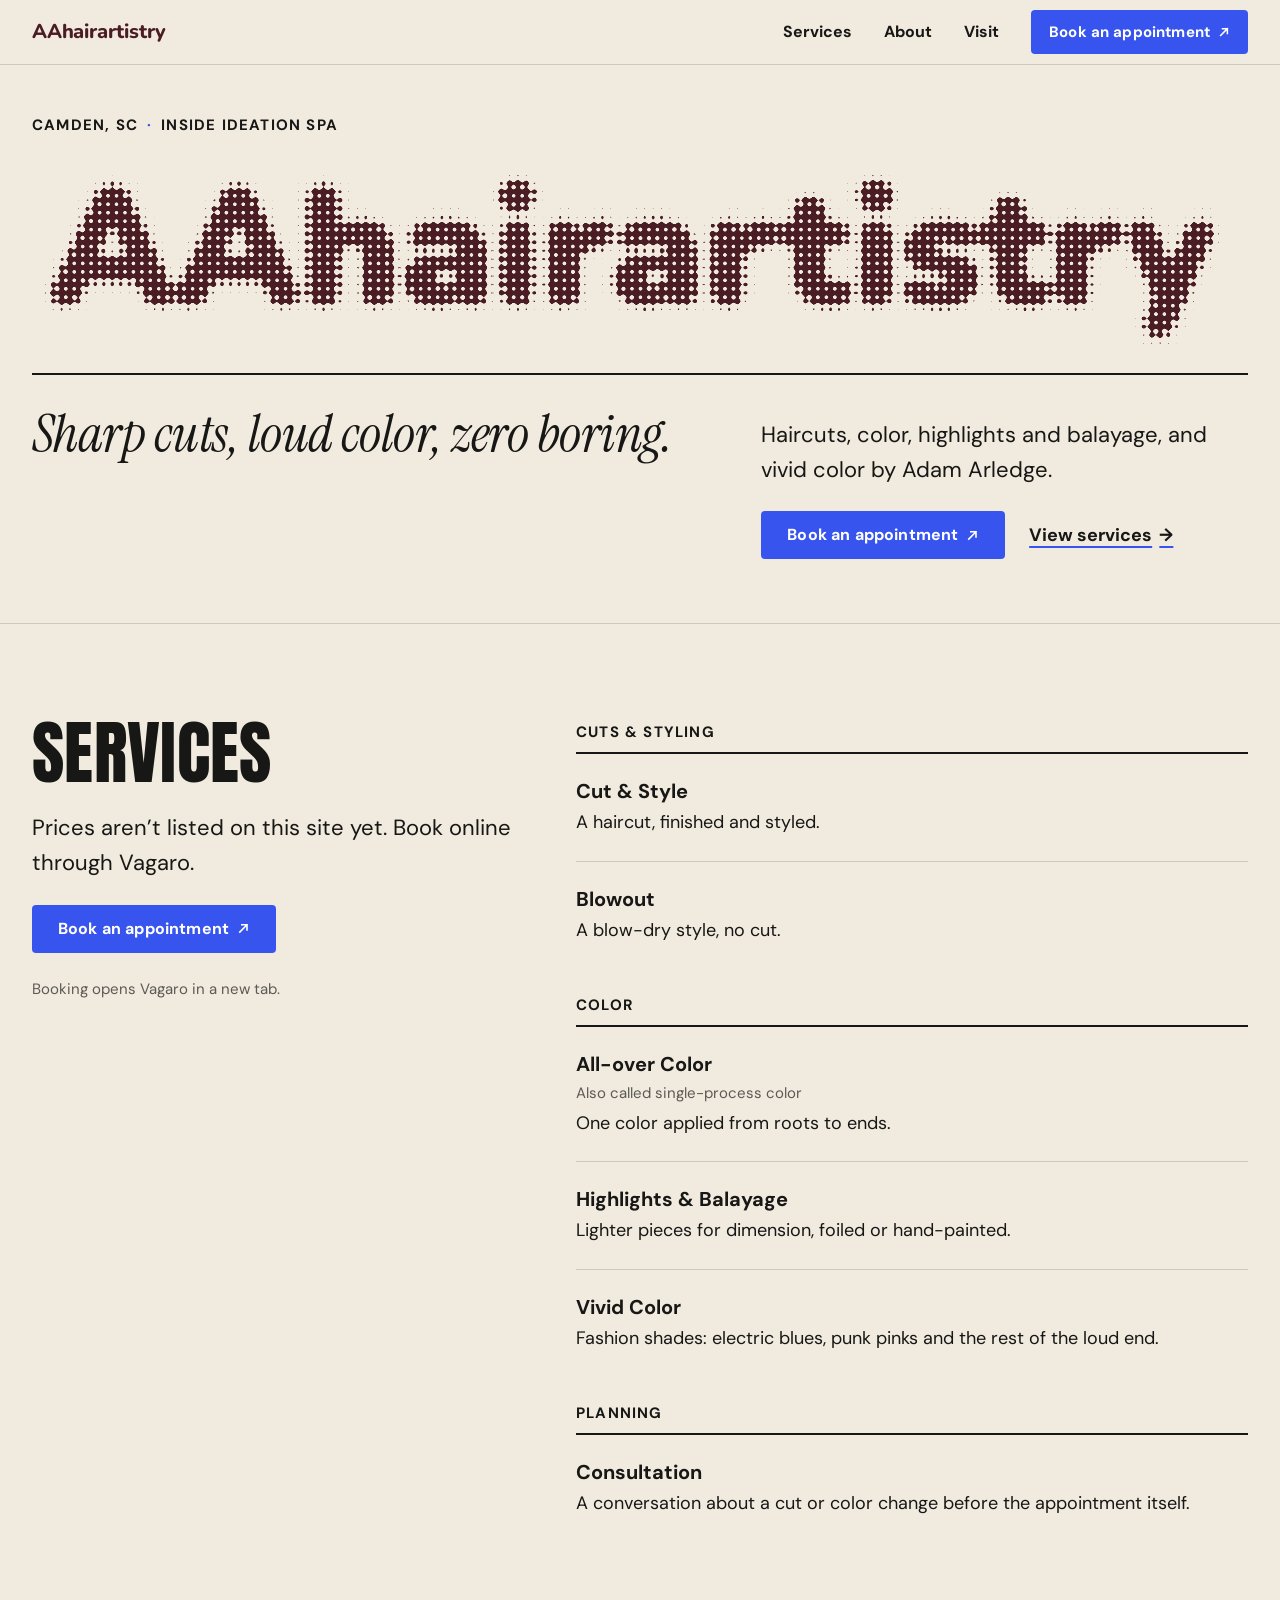
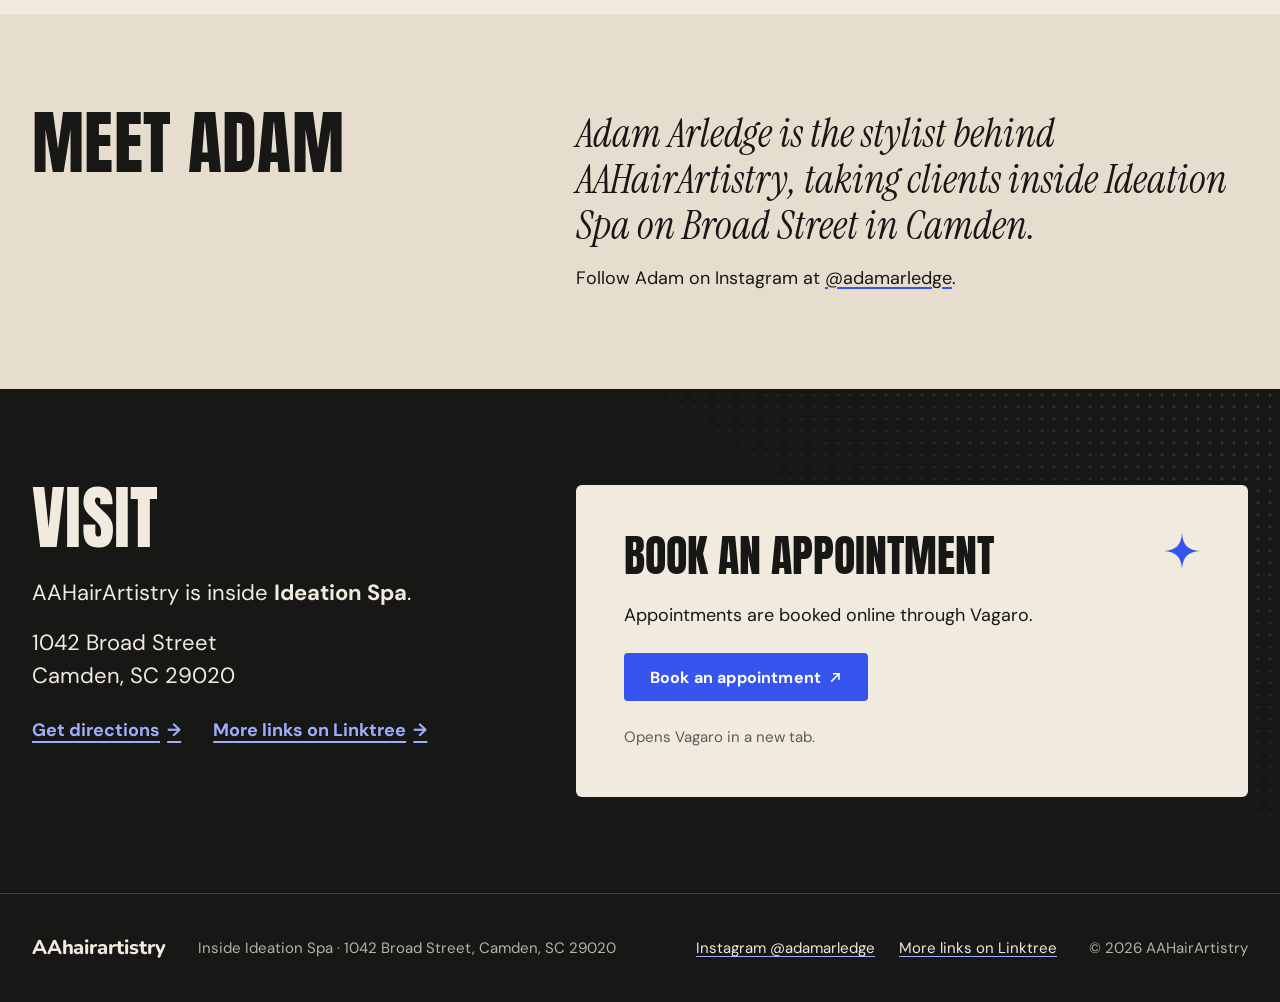
==== index.html @ 6bd83813 "Stop the header jumping on phones when the menu script runs The "js" class that switches the header " ====
<!doctype html>
<!-- GENERATED FILE: edit templates/index.html or content/site.mjs, then run `node scripts/build.mjs`. -->
<html lang="en">
<head>
  <meta charset="utf-8">
  <meta name="viewport" content="width=device-width, initial-scale=1">

  <title>AAHairArtistry | Hair by Adam Arledge in Camden, SC</title>
  <meta name="description" content="Sharp cuts, loud color, zero boring. Haircuts, color, highlights and balayage, and vivid color by Adam Arledge, inside Ideation Spa in Camden, SC.">
  <meta name="theme-color" content="#F1EADF">
  <link rel="canonical" href="https://adamarledge.github.io/">

  <!-- Social previews -->
  <meta property="og:type" content="website">
  <meta property="og:site_name" content="AAHairArtistry">
  <meta property="og:title" content="AAHairArtistry | Hair by Adam Arledge in Camden, SC">
  <meta property="og:description" content="Sharp cuts, loud color, zero boring. Inside Ideation Spa, Camden, SC.">
  <meta property="og:url" content="https://adamarledge.github.io/">
  <meta property="og:image" content="https://adamarledge.github.io/images/og-image.jpg">
  <meta property="og:image:width" content="1200">
  <meta property="og:image:height" content="630">
  <meta property="og:image:alt" content="AAHairArtistry wordmark with the tagline Sharp cuts, loud color, zero boring.">
  <meta name="twitter:card" content="summary_large_image">

  <link rel="icon" href="assets/svg/favicon.svg" type="image/svg+xml">

  <!-- Fonts: Anton (display), DM Sans (body and interface), Instrument Serif Italic (accent).
       Nunito draws the wordmark where SF Pro Rounded isn't available; it's
       requested for just the wordmark's letters, so the file is tiny. -->
  <link rel="preconnect" href="https://fonts.googleapis.com">
  <link rel="preconnect" href="https://fonts.gstatic.com" crossorigin>
  <link href="https://fonts.googleapis.com/css2?family=Anton&family=DM+Sans:opsz,wght@9..40,400;9..40,500;9..40,700&family=Instrument+Serif:ital@1&display=swap" rel="stylesheet">
  <link href="https://fonts.googleapis.com/css2?family=Nunito:wght@800;900&text=AAhairartistry&display=swap" rel="stylesheet">

  <link rel="stylesheet" href="css/styles.css">
  <!-- Set before the first paint, so nothing moves when the scripts run:
       "js" lays out the header with the Menu button (js/main.js makes it work),
       "halftone" reserves the hero wordmark's box and hides its plain-type
       fallback until js/wordmark.js draws it (the type returns after 3s if it
       never does). If main.js hasn't run by the time the page has loaded, the
       header goes back to its plain list of links. -->
  <script>
    (function (root) {
      root.classList.add("js", "halftone");
      window.addEventListener("load", function () {
        if (!root.hasAttribute("data-menu")) root.classList.remove("js");
      });
    })(document.documentElement);
  </script>

  <!-- Business details for search engines, generated from content/site.mjs -->
  <script type="application/ld+json">
  {
    "@context": "https://schema.org",
    "@type": "HairSalon",
    "name": "AAHairArtistry",
    "description": "Sharp cuts, loud color, zero boring. Haircuts, color, highlights and balayage, and vivid color by Adam Arledge.",
    "url": "https://adamarledge.github.io/",
    "image": "https://adamarledge.github.io/images/og-image.jpg",
    "address": {
      "@type": "PostalAddress",
      "streetAddress": "1042 Broad Street",
      "addressLocality": "Camden",
      "addressRegion": "SC",
      "postalCode": "29020",
      "addressCountry": "US"
    },
    "containedInPlace": {
      "@type": "Place",
      "name": "Ideation Spa"
    },
    "potentialAction": {
      "@type": "ReserveAction",
      "target": "https://www.vagaro.com/ideationpros/book-now"
    },
    "sameAs": [
      "https://www.instagram.com/adamarledge/",
      "https://linktr.ee/AAHairArtistry"
    ]
  }
  </script>
</head>
<body>
  <a class="skip-link" href="#main">Skip to content</a>

  <!-- Four-point sparkle, the one recurring motif. Color comes from CSS (currentColor). -->
  <svg width="0" height="0" class="sprite" aria-hidden="true" focusable="false">
    <symbol id="sparkle" viewBox="0 0 100 100">
      <path d="M50 0C52.6 34 66 47.4 100 50 66 52.6 52.6 66 50 100 47.4 66 34 52.6 0 50 34 47.4 47.4 34 50 0Z" fill="currentColor"/>
    </symbol>
    <!-- "Opens in a new tab" arrow used on booking buttons -->
    <symbol id="icon-new-tab" viewBox="0 0 16 16">
      <path d="M6 3.5h6.5V10M12.5 3.5 3.5 12.5" fill="none" stroke="currentColor" stroke-width="2" stroke-linecap="square"/>
    </symbol>
  </svg>

  <!-- ================= HEADER ================= -->
  <header class="site-header">
    <div class="container site-header__bar">
      <a class="wordmark" href="#top" aria-label="AAHairArtistry, back to top">AAhairartistry</a>

      <nav class="nav" aria-label="Main">
        <button class="nav__toggle" type="button" aria-expanded="false" aria-controls="nav-menu">
          <span class="nav__toggle-icon" aria-hidden="true"></span>
          <span class="nav__toggle-label">Menu</span>
        </button>
        <ul class="nav__menu" id="nav-menu">
          <li><a href="#services">Services</a></li>
          <li><a href="#about">About</a></li>
          <li><a href="#visit">Visit</a></li>
        </ul>
      </nav>

      <a class="btn btn--primary btn--sm site-header__book" href="https://www.vagaro.com/ideationpros/book-now" target="_blank" rel="noopener"><span>Book<span class="site-header__book-more"> an appointment</span></span><span class="visually-hidden"> (opens Vagaro in a new tab)</span><svg class="icon-new-tab" viewBox="0 0 16 16" aria-hidden="true"><use href="#icon-new-tab"/></svg></a>
    </div>
  </header>

  <main id="main">

    <!-- ================= HERO =================
         Typography-led until a real photo is available. To add one, put a
         <figure class="hero__photo"><img ...></figure> after .hero__body and add
         the class "hero--photo" to the section. -->
    <section class="hero" id="top" aria-labelledby="hero-title">
      <div class="container hero__inner">
        <p class="hero__place"><span>Camden, SC</span><span class="hero__dot" aria-hidden="true">&middot;</span><span>Inside Ideation Spa</span></p>

        <!-- js/wordmark.js draws the name as halftone dots in .hero__art, on one
             line or as the two lines in data-halftone; without JavaScript it shows as type -->
        <h1 class="hero__title" id="hero-title" data-halftone="AAhair|artistry">
          <span class="visually-hidden">AAHairArtistry</span>
          <span class="hero__name" aria-hidden="true">AAhair<wbr>artistry</span>
          <span class="hero__art" aria-hidden="true"></span>
        </h1>

        <div class="hero__body">
          <p class="hero__tagline"><span>Sharp cuts,</span> <span>loud color,</span> <span>zero boring.</span></p>
          <div class="hero__detail">
            <p class="hero__summary">Haircuts, color, highlights and balayage, and vivid color by Adam Arledge.</p>
            <div class="actions">
              <a class="btn btn--primary" href="https://www.vagaro.com/ideationpros/book-now" target="_blank" rel="noopener">Book an appointment<span class="visually-hidden"> (opens Vagaro in a new tab)</span><svg class="icon-new-tab" viewBox="0 0 16 16" aria-hidden="true"><use href="#icon-new-tab"/></svg></a>
              <a class="link-arrow" href="#services">View services<span class="link-arrow__icon" aria-hidden="true">&rarr;</span></a>
            </div>
          </div>
        </div>
      </div>
    </section>

    <!-- ================= SERVICES ================= -->
    <section class="section services" id="services" aria-labelledby="services-title">
      <div class="container services__layout">
        <div class="services__intro">
          <h2 class="section-title" id="services-title">Services</h2>
          <p class="services__lede">Prices aren’t listed on this site yet. Book online through Vagaro.</p>
          <div class="actions">
            <a class="btn btn--primary" href="https://www.vagaro.com/ideationpros/book-now" target="_blank" rel="noopener">Book an appointment<span class="visually-hidden"> (opens Vagaro in a new tab)</span><svg class="icon-new-tab" viewBox="0 0 16 16" aria-hidden="true"><use href="#icon-new-tab"/></svg></a>

          </div>
          <p class="fine-print">Booking opens Vagaro in a new tab.</p>
        </div>

        <div class="services__list">
          <div class="service-group" role="group" aria-labelledby="service-group-1">
            <h3 class="service-group__title" id="service-group-1">Cuts &amp; styling</h3>
            <ul class="service-list">
              <li class="service">
                <div class="service__text">
                  <h4 class="service__name">Cut &amp; Style</h4>
                  <p class="service__desc">A haircut, finished and styled.</p>
                </div>
              </li>
              <li class="service">
                <div class="service__text">
                  <h4 class="service__name">Blowout</h4>
                  <p class="service__desc">A blow-dry style, no cut.</p>
                </div>
              </li>
            </ul>
          </div>
          <div class="service-group" role="group" aria-labelledby="service-group-2">
            <h3 class="service-group__title" id="service-group-2">Color</h3>
            <ul class="service-list">
              <li class="service">
                <div class="service__text">
                  <h4 class="service__name">All-over Color</h4>
                  <p class="service__aka">Also called single-process color</p>
                  <p class="service__desc">One color applied from roots to ends.</p>
                </div>
              </li>
              <li class="service">
                <div class="service__text">
                  <h4 class="service__name">Highlights &amp; Balayage</h4>
                  <p class="service__desc">Lighter pieces for dimension, foiled or hand-painted.</p>
                </div>
              </li>
              <li class="service">
                <div class="service__text">
                  <h4 class="service__name">Vivid Color</h4>
                  <p class="service__desc">Fashion shades: electric blues, punk pinks and the rest of the loud end.</p>
                </div>
              </li>
            </ul>
          </div>
          <div class="service-group" role="group" aria-labelledby="service-group-3">
            <h3 class="service-group__title" id="service-group-3">Planning</h3>
            <ul class="service-list">
              <li class="service">
                <div class="service__text">
                  <h4 class="service__name">Consultation</h4>
                  <p class="service__desc">A conversation about a cut or color change before the appointment itself.</p>
                </div>
              </li>
            </ul>
          </div>
        </div>
      </div>
    </section>

    <!-- ================= MEET ADAM ================= -->
    <section class="section section--stone about" id="about" aria-labelledby="about-title">
      <div class="container about__layout">
        <h2 class="section-title" id="about-title">Meet Adam</h2>
        <div class="about__body">
          <p class="about__lede">Adam Arledge is the stylist behind AAHairArtistry, taking clients inside Ideation Spa on Broad Street in Camden.</p>

          <p>Follow Adam on Instagram at <a href="https://www.instagram.com/adamarledge/" target="_blank" rel="noopener">@adamarledge<span class="visually-hidden"> (opens in a new tab)</span></a>.</p>
        </div>

      </div>
    </section>

    <!-- ================= VISIT + BOOK ================= -->
    <section class="section section--ink visit" id="visit" aria-labelledby="visit-title">
      <div class="container visit__layout">
        <div class="visit__info">
          <h2 class="section-title" id="visit-title">Visit</h2>
          <p class="visit__studio">AAHairArtistry is inside <strong>Ideation Spa</strong>.</p>
          <address class="visit__address">
            1042 Broad Street<br>
            Camden, SC 29020
          </address>
          <ul class="visit__links">
            <li><a class="link-arrow link-arrow--light" href="https://www.google.com/maps/search/?api=1&amp;query=1042+Broad+Street+Camden+SC+29020" target="_blank" rel="noopener">Get directions<span class="visually-hidden"> (opens Google Maps in a new tab)</span><span class="link-arrow__icon" aria-hidden="true">&rarr;</span></a></li>
            <li><a class="link-arrow link-arrow--light" href="https://linktr.ee/AAHairArtistry" target="_blank" rel="noopener">More links on Linktree<span class="link-arrow__icon" aria-hidden="true">&rarr;</span><span class="visually-hidden"> (opens in a new tab)</span></a></li>
          </ul>

        </div>

        <div class="book-panel" id="book">
          <svg class="book-panel__spark" viewBox="0 0 100 100" aria-hidden="true"><use href="#sparkle"/></svg>
          <h3 class="book-panel__title">Book an appointment</h3>
          <p>Appointments are booked online through Vagaro.</p>
          <div class="actions">
            <a class="btn btn--primary" href="https://www.vagaro.com/ideationpros/book-now" target="_blank" rel="noopener">Book an appointment<span class="visually-hidden"> (opens Vagaro in a new tab)</span><svg class="icon-new-tab" viewBox="0 0 16 16" aria-hidden="true"><use href="#icon-new-tab"/></svg></a>

          </div>
          <p class="fine-print">Opens Vagaro in a new tab.</p>
        </div>
      </div>
    </section>
  </main>

  <!-- ================= FOOTER ================= -->
  <footer class="site-footer">
    <div class="container site-footer__inner">
      <p class="wordmark wordmark--footer">AAhairartistry</p>
      <p class="site-footer__place">Inside Ideation Spa &middot; 1042 Broad Street, Camden, SC 29020</p>
      <ul class="site-footer__links">
        <li><a href="https://www.instagram.com/adamarledge/" target="_blank" rel="noopener">Instagram @adamarledge<span class="visually-hidden"> (opens in a new tab)</span></a></li>
        <li><a href="https://linktr.ee/AAHairArtistry" target="_blank" rel="noopener">More links on Linktree<span class="visually-hidden"> (opens in a new tab)</span></a></li>
      </ul>
      <p class="site-footer__copy">&copy; <span data-year>2026</span> AAHairArtistry</p>
    </div>
  </footer>

  <script src="js/main.js" defer></script>
  <script src="js/wordmark.js" defer></script>
</body>
</html>
---- css/styles.css ----
/* ==========================================================================
   AAHairArtistry — editorial punk
   Warm cream paper, near-black ink, a burgundy halftone wordmark, one cobalt accent.
   Mobile-first. Breakpoints: 40em (640px), 56.25em (900px).
   ========================================================================== */

/* ---------- Design tokens ---------- */
:root {
  /* Color. Contrast ratios are against the surface each is used on. */
  --cream: #F1EADF;          /* main reading surface */
  --stone: #E6DDCE;          /* supporting neutral for grouping */
  --burgundy: #4A1C24;       /* the wordmark (11.9:1 on cream) */
  --ink: #171715;            /* text and the dark section (15.0:1 on cream) */
  --ink-muted: #5C5A54;      /* secondary text (5.8:1 on cream, 5.1:1 on stone) */
  --cobalt: #3755EE;         /* actions and emphasis: white text on it 5.7:1, as text on cream 4.75:1, edge against ink 3.2:1 */
  --cobalt-deep: #2A44C8;    /* hover for cobalt fills */
  --white: #FFFFFF;

  /* On the ink surface */
  --on-ink: #F1EADF;         /* 15.0:1 on ink */
  --on-ink-muted: #B5B1A7;   /* 8.4:1 on ink */
  --on-ink-link: #9DADFF;    /* 8.4:1 on ink (cobalt itself is only 3.2:1 there) */

  --rule: rgba(23, 23, 21, 0.16);       /* hairlines between rows (decorative) */
  --rule-strong: var(--ink);            /* editorial rules under headings */
  --rule-on-ink: rgba(242, 239, 232, 0.2);

  /* Interaction */
  --focus: var(--cobalt);
  --focus-on-ink: var(--on-ink-link);
  --ease: 160ms ease;

  /* Type */
  --font-display: "Anton", "Impact", "Arial Narrow Bold", sans-serif;
  --font-body: "DM Sans", system-ui, -apple-system, "Segoe UI", sans-serif;
  --font-accent: "Instrument Serif", Georgia, "Times New Roman", serif;
  /* The wordmark: SF Pro Rounded on Apple devices (ui-rounded), Nunito elsewhere */
  --font-rounded: ui-rounded, "SF Pro Rounded", "Nunito", system-ui, sans-serif;

  --text-sm: 0.9375rem;                                  /* 15px */
  --text-base: clamp(1.0625rem, 1rem + 0.2vw, 1.125rem); /* 17 → 18px */
  --text-lg: clamp(1.1875rem, 1.1rem + 0.35vw, 1.375rem);
  --text-h3: 1.25rem;
  --text-h2: clamp(2.5rem, 1.8rem + 3.2vw, 4.5rem);
  --leading: 1.6;
  --measure: 62ch;

  /* Spacing scale: 8, 16, 24, 32, 48, 64, 96 */
  --s1: 0.5rem;
  --s2: 1rem;
  --s3: 1.5rem;
  --s4: 2rem;
  --s5: 3rem;
  --s6: 4rem;
  --s7: 6rem;

  --gutter: var(--s2);
  --section-y: var(--s6);

  /* Shape */
  --radius: 6px;           /* images and panels */
  --radius-btn: 4px;       /* every button */
  --border: 2px;

  --header-h: 4rem;
}

@media (min-width: 40em) {
  :root { --gutter: var(--s4); }
}
@media (min-width: 56.25em) {
  :root { --section-y: var(--s7); }
}

/* ---------- Base ---------- */
*, *::before, *::after { box-sizing: border-box; }

html {
  -webkit-text-size-adjust: 100%;
  text-size-adjust: 100%;
  scroll-behavior: smooth;
  /* Anchored headings land below the sticky header */
  scroll-padding-top: calc(var(--header-h) + var(--s3));
}

body {
  margin: 0;
  background: var(--cream);
  color: var(--ink);
  font-family: var(--font-body);
  font-size: var(--text-base);
  line-height: var(--leading);
  overflow-wrap: break-word;
}

img { display: block; max-width: 100%; height: auto; }
h1, h2, h3, h4, p, ul, ol, dl, dd, figure, blockquote { margin: 0; }
:where(ul[class], ol[class]) { list-style: none; padding: 0; }
address { font-style: normal; }
[hidden] { display: none !important; }

a { color: var(--cobalt); text-decoration-thickness: 1px; text-underline-offset: 0.18em; }
a:hover { text-decoration-thickness: 2px; }

:focus-visible { outline: 3px solid var(--focus); outline-offset: 3px; }

.sprite { position: absolute; width: 0; height: 0; overflow: hidden; }

.visually-hidden {
  position: absolute !important;
  width: 1px; height: 1px;
  margin: -1px; padding: 0;
  overflow: hidden;
  clip: rect(0 0 0 0);
  white-space: nowrap;
  border: 0;
}

.skip-link {
  position: absolute;
  top: var(--s1);
  left: var(--s1);
  z-index: 100;
  padding: var(--s1) var(--s2);
  background: var(--ink);
  color: var(--cream);
  font-weight: 700;
  border-radius: var(--radius-btn);
  transform: translateY(-200%);
}
.skip-link:focus { transform: none; }

.container {
  width: 100%;
  max-width: 80rem;
  margin-inline: auto;
  padding-inline: var(--gutter);
}

/* ---------- Headings ---------- */
.section-title {
  font-family: var(--font-display);
  font-weight: 400;
  font-size: var(--text-h2);
  line-height: 0.95;
  letter-spacing: 0.005em;
  text-transform: uppercase;
}

/* ---------- Buttons and links ----------
   Primary: cobalt fill. Secondary: ink outline. Text link: .link-arrow. */
.btn {
  display: inline-flex;
  align-items: center;
  justify-content: center;
  gap: var(--s1);
  min-height: 3rem;                  /* 48px touch target */
  /* side padding is capped by the screen width so big text still fits narrow phones */
  padding: 0.75rem min(1.5rem, 6vw);
  border: var(--border) solid transparent;
  border-radius: var(--radius-btn);
  font: 700 1rem/1.2 var(--font-body);
  letter-spacing: 0.01em;
  text-align: center;
  text-decoration: none;
  cursor: pointer;
  max-width: 100%;
  transition: background-color var(--ease), color var(--ease), border-color var(--ease);
}
.btn--primary { background: var(--cobalt); color: var(--white); }
.btn--primary:hover { background: var(--cobalt-deep); }
.btn--primary:active { background: var(--ink); }

.btn--secondary { background: transparent; color: var(--ink); border-color: var(--ink); }
.btn--secondary:hover { background: var(--ink); color: var(--cream); }
.btn--secondary:active { background: var(--cobalt-deep); border-color: var(--cobalt-deep); color: var(--white); }

.btn--sm { min-height: 2.75rem; padding: 0.5rem 1rem; font-size: 0.9375rem; }
.icon-new-tab { width: 0.8em; height: 0.8em; flex: none; }

.btn[aria-disabled="true"], .btn:disabled {
  background: var(--stone); color: var(--ink-muted); border-color: transparent; cursor: not-allowed;
}

.link-arrow {
  display: inline-flex;
  align-items: center;
  gap: 0.4em;
  min-height: 2.75rem;
  font-weight: 700;
  color: var(--ink);
  text-decoration: underline;
  text-decoration-color: var(--cobalt);
  text-decoration-thickness: 2px;
  text-underline-offset: 0.3em;
}
.link-arrow:hover { color: var(--cobalt); text-decoration-thickness: 2px; }
.link-arrow__icon { display: inline-block; transition: transform var(--ease); }
.link-arrow:hover .link-arrow__icon { transform: translateX(3px); }
.link-arrow--light { color: var(--on-ink); text-decoration-color: var(--on-ink-link); }
.section--ink a.link-arrow--light { color: var(--on-ink); }
.link-arrow--light:hover, .section--ink a.link-arrow--light:hover { color: var(--on-ink-link); }

.fine-print { font-size: var(--text-sm); color: var(--ink-muted); }

.actions {
  display: flex;
  flex-wrap: wrap;
  align-items: center;
  gap: var(--s2) var(--s3);
}

/* ---------- Wordmark ----------
   Set in the rounded face. The hero draws it as halftone dots (js/wordmark.js);
   the header and footer keep it as plain type, since dots need size to read. */
.wordmark {
  font: 800 1.25rem/1 var(--font-rounded);
  letter-spacing: -0.01em;
  color: var(--burgundy);
  text-decoration: none;
  white-space: nowrap;
}

/* ---------- Header ---------- */
.site-header {
  position: sticky;
  top: 0;
  z-index: 50;
  background: var(--cream);
  border-bottom: 1px solid var(--rule);
}
/* Short screens (landscape phones) or large text settings: em here follows the
   browser's text size, so the header stops sticking when it would eat the screen */
@media (max-height: 30em) {
  .site-header { position: relative; }
  html { scroll-padding-top: var(--s2); }
}
.site-header__bar {
  display: flex;
  flex-wrap: wrap;            /* with very large text, Book and Menu drop to a second row instead of overflowing */
  align-items: center;
  gap: var(--s2);
  min-height: var(--header-h);
}
.site-header .wordmark { margin-right: auto; padding-block: var(--s1); }
/* Phones: wordmark · Book · Menu */
.site-header__book { order: 2; }
/* Phones show "Book"; the full "Book an appointment" returns once there is room */
.site-header__book-more { display: none; }
.nav { order: 3; }

.nav__toggle {
  display: inline-flex;
  align-items: center;
  gap: var(--s1);
  min-height: 2.75rem;
  padding: 0 0.5rem;
  margin-right: -0.5rem;
  background: none;
  border: 0;
  color: var(--ink);
  font: 700 0.9375rem/1 var(--font-body);
  cursor: pointer;
  border-radius: var(--radius-btn);
}
.nav__toggle-icon,
.nav__toggle-icon::before,
.nav__toggle-icon::after {
  display: block;
  width: 1.125rem;
  height: 2px;
  background: currentColor;
  transition: transform var(--ease), background-color var(--ease);
}
.nav__toggle-icon { position: relative; }
.nav__toggle-icon::before, .nav__toggle-icon::after { content: ""; position: absolute; left: 0; }
.nav__toggle-icon::before { top: -6px; }
.nav__toggle-icon::after { top: 6px; }
.nav__toggle[aria-expanded="true"] .nav__toggle-icon { background: transparent; }
.nav__toggle[aria-expanded="true"] .nav__toggle-icon::before { transform: translateY(6px) rotate(45deg); }
.nav__toggle[aria-expanded="true"] .nav__toggle-icon::after { transform: translateY(-6px) rotate(-45deg); }

/* Phones: a panel that drops below the header */
.nav__menu {
  display: none;
  position: absolute;
  top: 100%;
  left: 0;
  right: 0;
  padding: var(--s1) var(--gutter) var(--s3);
  background: var(--cream);
  border-bottom: 1px solid var(--rule);
  box-shadow: 0 16px 24px -20px rgba(23, 23, 21, 0.5);
}
.nav__menu.is-open { display: block; }

.nav__menu a {
  display: flex;
  align-items: center;
  min-height: 3rem;
  font-weight: 700;
  font-size: 1.125rem;
  color: var(--ink);
  text-decoration: none;
  border-bottom: 1px solid var(--rule);
}
.nav__menu li:last-child a { border-bottom: 0; }
.nav__menu a:hover { color: var(--cobalt); }

/* Narrowest phones: the toggle keeps its "Menu" name for screen readers but shows only the icon */
@media (max-width: 22.4em) {
  .nav__toggle-label { position: absolute; width: 1px; height: 1px; overflow: hidden; clip: rect(0 0 0 0); white-space: nowrap; }
  .nav__toggle { min-width: 2.75rem; justify-content: center; }
  .site-header__bar { gap: var(--s1); }
  .site-header__book .icon-new-tab { display: none; }
}

/* Without JavaScript the toggle can't work, so the links sit in a row under the bar */
html:not(.js) .nav__toggle { display: none; }
html:not(.js) .nav__menu { display: flex; position: static; flex-wrap: wrap; gap: 0 var(--s3); padding: 0; border: 0; box-shadow: none; background: none; }
html:not(.js) .nav__menu a { border: 0; }
html:not(.js) .site-header__bar { flex-wrap: wrap; }

@media (min-width: 56.25em) {
  .site-header__bar { gap: var(--s4); }
  .nav, .site-header__book { order: 0; }
  .site-header__book-more { display: inline; }
  .nav__toggle { display: none; }
  .nav__menu,
  .nav__menu.is-open {
    display: flex;
    gap: var(--s4);
    position: static;
    padding: 0;
    border: 0;
    box-shadow: none;
    background: none;
  }
  .nav__menu a {
    min-height: 2.75rem;
    font-size: 1rem;
    border: 0;
    text-decoration: underline;
    text-decoration-color: transparent;
    text-decoration-thickness: 2px;
    text-underline-offset: 0.4em;
    transition: text-decoration-color var(--ease);
  }
  .nav__menu a:hover { color: var(--ink); text-decoration-color: var(--cobalt); }
}

/* ---------- Hero ---------- */
.hero { padding-block: var(--s3) var(--s5); }
.hero__inner { display: grid; gap: var(--s2); }

.hero__place {
  font-size: var(--text-sm);
  font-weight: 700;
  letter-spacing: 0.08em;
  text-transform: uppercase;
}
.hero__place span { display: inline-block; }
.hero__dot { margin-inline: 0.6em; color: var(--cobalt); }

/* The masthead: the wordmark as halftone dots, drawn into canvases by
   js/wordmark.js, which take their dot color from this element's color.
   Without JavaScript, .hero__name shows as type. */
.hero { overflow: hidden; } /* the assembling dots start slightly outside the wordmark */
.hero__title {
  position: relative;
  color: var(--burgundy);
  padding-bottom: var(--s2);
  border-bottom: var(--border) solid var(--rule-strong);
}
.hero__name {
  display: block;
  font: 900 clamp(3.25rem, 0.5rem + 11vw, 8.5rem)/1 var(--font-rounded);
  letter-spacing: -0.01em;
}
/* html.halftone is set in the <head>. The wordmark's box is reserved at its
   final size from the first paint, so nothing moves when the dots arrive, and
   the plain type stays hidden meanwhile (shown after 3s if the script fails).
   --wordmark-layout tells the script whether to set one line or two. */
.hero__art { display: none; }
.halftone .hero__art {
  display: block;
  position: relative;
  width: 100%;
  max-width: 24rem;
  aspect-ratio: 343 / 185;
  --wordmark-layout: stack;
}
.halftone .hero__name {
  position: absolute;
  top: 0;
  left: 0;
  visibility: hidden;
  animation: wordmark-fallback 0s 3s forwards;
}
@keyframes wordmark-fallback { to { visibility: visible; } }
.hero__title.is-halftone .hero__name { display: none; }
.hero__dots { position: absolute; inset: 0; width: 100%; height: 100%; }
.hero__art.is-assembling .hero__dots { visibility: hidden; }
.hero__scatter { position: absolute; pointer-events: none; }

.hero__body { display: grid; gap: var(--s3); padding-top: var(--s1); }
.hero__tagline {
  font-family: var(--font-accent);
  font-style: italic;
  font-size: clamp(2rem, 1.4rem + 2.4vw, 3.5rem);
  line-height: 1;
  letter-spacing: -0.01em;
}
/* Break only at the commas */
.hero__tagline span { display: inline-block; }
.hero__detail { display: grid; gap: var(--s2); align-content: start; }
.hero__detail .actions { margin-top: var(--s1); }
.hero__summary { font-size: var(--text-lg); max-width: 32ch; }

@media (max-width: 26em) {
  .hero .actions .btn { width: 100%; }
}
@media (max-width: 22.4em) {
  .hero__place { font-size: 0.8125rem; letter-spacing: 0.05em; }
}

@media (min-width: 40em) {
  .halftone .hero__art { max-width: 75rem; aspect-ratio: 1200 / 196; --wordmark-layout: line; }
}
@media (min-width: 56.25em) {
  .hero { padding-block: var(--s5) var(--s6); }
  .hero__inner { gap: var(--s3); }
  .hero__body {
    grid-template-columns: minmax(0, 7fr) minmax(0, 5fr);
    gap: var(--s5);
    align-items: start;
  }
  .hero__detail { padding-top: 0.6rem; }
}

/* Optional hero photo: add .hero--photo to the section and uncomment the figure */
.hero__photo img { width: 100%; aspect-ratio: 4 / 5; object-fit: cover; border-radius: var(--radius); }
@media (min-width: 56.25em) {
  .hero--photo .hero__inner { grid-template-columns: minmax(0, 7fr) minmax(0, 5fr); column-gap: var(--s5); }
  .hero--photo .hero__place, .hero--photo .hero__title, .hero--photo .hero__body { grid-column: 1; }
  .halftone .hero--photo .hero__art { max-width: none; aspect-ratio: 343 / 185; --wordmark-layout: stack; }
  .hero--photo .hero__body { grid-template-columns: 1fr; }
  .hero--photo .hero__photo { grid-column: 2; grid-row: 1 / span 3; }
  .hero--photo .hero__photo img { height: 100%; }
}

/* ---------- Sections ---------- */
.section { padding-block: var(--section-y); }
.hero + .section, .section + .section:not([class*="section--"]) { border-top: 1px solid var(--rule); }
.section--stone { background: var(--stone); }
/* Cobalt text is 4.3:1 on stone, short of 4.5, so links there are ink with a cobalt underline */
.section--stone a:not(.btn) { color: var(--ink); text-decoration-color: var(--cobalt); text-decoration-thickness: 2px; }
.section--stone a:not(.btn):hover { color: var(--cobalt-deep); }
.section--ink { background: var(--ink); color: var(--on-ink); }
.section--ink a:not(.btn) { color: var(--on-ink-link); }
.section--ink :focus-visible { outline-color: var(--focus-on-ink); }

.section-head {
  display: flex;
  flex-wrap: wrap;
  align-items: baseline;
  justify-content: space-between;
  gap: var(--s2) var(--s4);
  margin-bottom: var(--s5);
}
.section-head__aside { color: var(--ink-muted); }

/* ---------- Selected work ---------- */
.work-grid {
  display: grid;
  grid-template-columns: repeat(2, minmax(0, 1fr));
  gap: var(--s4) var(--s2);
}
@media (min-width: 56.25em) {
  .work-grid { grid-template-columns: repeat(3, minmax(0, 1fr)); gap: var(--s4) var(--s3); }
}
.work-item figure { display: grid; gap: var(--s1); }
.work-item__btn {
  display: block;
  width: 100%;
  padding: 0;
  border: 0;
  background: var(--stone);
  border-radius: var(--radius);
  overflow: hidden;
  cursor: zoom-in;
}
.work-item__btn img {
  width: 100%;
  aspect-ratio: 4 / 5;
  object-fit: cover;
  transition: transform 400ms ease;
}
.work-item__btn:hover img { transform: scale(1.02); }
.work-item__caption { font-size: var(--text-sm); color: var(--ink-muted); }

/* ---------- Services ---------- */
.services__layout { display: grid; gap: var(--s5); }
.services__intro { display: grid; gap: var(--s3); align-content: start; }
.services__lede { font-size: var(--text-lg); max-width: 34ch; }

.service-group + .service-group { margin-top: var(--s5); }
.service-group__title {
  padding-bottom: var(--s1);
  border-bottom: var(--border) solid var(--rule-strong);
  font-size: var(--text-sm);
  font-weight: 700;
  letter-spacing: 0.08em;
  text-transform: uppercase;
}
.service {
  display: grid;
  grid-template-columns: minmax(0, 1fr) auto;
  column-gap: var(--s3);
  row-gap: var(--s1);
  align-items: baseline;
  padding-block: var(--s3);
  border-bottom: 1px solid var(--rule);
}
.service:last-child { border-bottom: 0; padding-bottom: 0; }
.service__text { display: grid; gap: 0.25rem; max-width: var(--measure); }
.service__name { font-size: var(--text-h3); line-height: 1.3; font-weight: 700; }
.service__aka { font-size: var(--text-sm); color: var(--ink-muted); }
.service__note {
  margin-top: var(--s1);
  padding-left: 0.75rem;
  border-left: 3px solid var(--cobalt);
  font-size: var(--text-sm);
  font-weight: 500;
}
.service__meta { display: flex; flex-direction: column; align-items: flex-end; font-weight: 700; white-space: nowrap; }
.service__book { grid-column: 1 / -1; justify-self: start; }

@media (min-width: 56.25em) {
  .services__layout { grid-template-columns: minmax(0, 5fr) minmax(0, 7fr); gap: var(--s6); }
  .services__intro { position: sticky; top: calc(var(--header-h) + var(--s4)); }
  .service__book { grid-column: auto; justify-self: end; }
}

/* ---------- Meet Adam ---------- */
.about__layout { display: grid; gap: var(--s4); }
.about__body { display: grid; gap: var(--s2); max-width: var(--measure); }
.about__lede {
  font-family: var(--font-accent);
  font-style: italic;
  font-size: clamp(1.75rem, 1.35rem + 1.6vw, 2.5rem);
  line-height: 1.15;
}
.about__more { display: grid; gap: var(--s2); }
.about__more:empty { display: none; }
.about__portrait img { width: 100%; aspect-ratio: 3 / 4; object-fit: cover; border-radius: var(--radius); }

@media (min-width: 56.25em) {
  .about__layout { grid-template-columns: minmax(0, 5fr) minmax(0, 7fr); gap: var(--s6); }
  .about__layout--portrait { grid-template-columns: minmax(0, 4fr) minmax(0, 5fr) minmax(0, 3fr); gap: var(--s5); }
}

/* ---------- Reviews ---------- */
.review-list { display: grid; gap: var(--s4); margin-top: var(--s5); }
@media (min-width: 56.25em) { .review-list { grid-template-columns: repeat(3, minmax(0, 1fr)); gap: var(--s5); } }
.review figure { display: grid; gap: var(--s2); padding-top: var(--s2); border-top: var(--border) solid var(--rule-strong); }
.review__quote { font-family: var(--font-accent); font-style: italic; font-size: 1.5rem; line-height: 1.3; }
.review__by { font-weight: 700; }
.review__source { font-weight: 400; color: var(--ink-muted); }

/* ---------- First visit ---------- */
.steps {
  display: grid;
  gap: var(--s4);
  margin-top: var(--s5);
  counter-reset: step;
}
.step {
  display: grid;
  gap: var(--s1);
  align-content: start;
  padding-top: var(--s2);
  border-top: var(--border) solid var(--rule-strong);
  counter-increment: step;
}
.step::before {
  content: counter(step, decimal-leading-zero);
  font-family: var(--font-display);
  font-size: 2.5rem;
  line-height: 1;
  color: var(--cobalt);
  margin-bottom: var(--s1);
}
.step__title { font-size: var(--text-h3); line-height: 1.3; }
.step p { max-width: 40ch; }
@media (min-width: 56.25em) {
  .steps { grid-template-columns: repeat(3, minmax(0, 1fr)); gap: var(--s5); }
}

/* ---------- Visit + book ---------- */
.visit { position: relative; overflow: hidden; }
/* The page's one texture: a halftone fade in the corner of the closing section */
.visit::before {
  content: "";
  position: absolute;
  top: 0;
  right: 0;
  width: min(70%, 40rem);
  height: 100%;
  background-image: radial-gradient(circle, rgba(242, 239, 232, 0.16) 1.4px, transparent 1.7px);
  background-size: 12px 12px;
  -webkit-mask-image: linear-gradient(215deg, #000 0%, transparent 60%);
  mask-image: linear-gradient(215deg, #000 0%, transparent 60%);
  pointer-events: none;
}
.visit__layout { position: relative; display: grid; grid-template-columns: minmax(0, 1fr); gap: var(--s5); }
.visit__info { display: grid; gap: var(--s2); align-content: start; }
.visit__info .section-title { margin-bottom: var(--s1); }
.visit__studio, .visit__address { font-size: var(--text-lg); }
.visit__address { line-height: 1.5; }
.visit__links { display: flex; flex-wrap: wrap; gap: 0 var(--s4); }
.visit__label {
  margin-top: var(--s2);
  font-size: var(--text-sm);
  font-weight: 700;
  letter-spacing: 0.08em;
  text-transform: uppercase;
  color: var(--on-ink-muted);
}
.detail-list { display: grid; gap: var(--s1); }
.detail-list div { display: grid; grid-template-columns: 7rem minmax(0, 1fr); gap: var(--s2); }
.detail-list dt { color: var(--on-ink-muted); }
.visit__notes { padding-left: 1.1em; color: var(--on-ink-muted); }

/* Booking card: a light panel on the dark section so the action reads first */
.book-panel {
  position: relative;
  display: grid;
  grid-template-columns: minmax(0, 1fr);
  gap: var(--s3);
  align-content: start;
  padding: var(--s4) var(--s3);
  background: var(--cream);
  color: var(--ink);
  border-radius: var(--radius);
}
.book-panel p { max-width: 46ch; }
.section--ink .book-panel a:not(.btn) { color: var(--cobalt); }
.section--ink .book-panel :focus-visible { outline-color: var(--focus); }
.book-panel__title {
  font-family: var(--font-display);
  font-weight: 400;
  font-size: clamp(2rem, 1.6rem + 1.6vw, 2.75rem);
  line-height: 1;
  text-transform: uppercase;
  padding-right: var(--s5);
}
.book-panel__spark {
  position: absolute;
  top: var(--s4);
  right: var(--s3);
  width: 2.25rem;
  height: 2.25rem;
  color: var(--cobalt);
}
.book-panel .fine-print { color: var(--ink-muted); }

/* Phones: the sparkle gives its space back to the heading */
@media (max-width: 39.99em) {
  .book-panel { padding: var(--s3) var(--s2); }
  .book-panel__title { padding-right: 0; }
  .book-panel__spark { display: none; }
}
@media (min-width: 40em) {
  .book-panel { padding: var(--s5); }
  .book-panel__spark { top: var(--s5); right: var(--s5); }
}
@media (min-width: 56.25em) {
  .visit__layout { grid-template-columns: minmax(0, 5fr) minmax(0, 7fr); gap: var(--s6); align-items: start; }
}

/* ---------- Footer ---------- */
.site-footer {
  background: var(--ink);
  color: var(--on-ink-muted);
  font-size: var(--text-sm);
}
.site-footer__inner {
  display: grid;
  gap: var(--s1) var(--s4);
  padding-block: var(--s4);
  border-top: 1px solid var(--rule-on-ink);
}
.site-footer .wordmark { color: var(--on-ink); margin-bottom: var(--s1); }
.site-footer__links { display: flex; flex-wrap: wrap; gap: 0 var(--s3); }
.site-footer a {
  display: inline-flex;
  align-items: center;
  min-height: 2.75rem;
  color: var(--on-ink);
  text-decoration-color: var(--on-ink-link);
}
.site-footer :focus-visible { outline-color: var(--focus-on-ink); }
@media (min-width: 56.25em) {
  .site-footer__inner { grid-template-columns: auto 1fr auto auto; align-items: center; }
  .site-footer .wordmark { margin-bottom: 0; }
}

/* ---------- Photo viewer ---------- */
.lightbox {
  width: fit-content;
  max-width: calc(100% - 2 * var(--s2));
  max-height: calc(100% - 2 * var(--s2));
  padding: 0;
  border: 0;
  border-radius: var(--radius);
  background: var(--ink);
  color: var(--on-ink);
}
.lightbox::backdrop { background: rgba(10, 10, 9, 0.88); }
/* The page behind an open viewer is inert (showModal); this also stops it scrolling */
html:has(.lightbox[open]) { overflow: hidden; }
.lightbox__frame { display: grid; gap: var(--s2); padding: var(--s2); }
.lightbox__figure { display: grid; gap: var(--s1); }
.lightbox__frame { min-width: min(22rem, 100%); }
.lightbox__img {
  width: auto;
  height: auto;
  margin-inline: auto;
  max-height: calc(100vh - 12rem);
  max-height: calc(100dvh - 12rem);
  object-fit: contain;
}
.lightbox__caption { font-weight: 500; }
.lightbox__bar {
  display: flex;
  flex-wrap: wrap;
  align-items: center;
  justify-content: space-between;
  gap: var(--s2);
}
.lightbox__count { color: var(--on-ink-muted); font-size: var(--text-sm); }
.lightbox__controls { display: flex; flex-wrap: wrap; gap: var(--s1); }
.lightbox__btn {
  min-height: 2.75rem;
  padding: 0.5rem 1rem;
  border: var(--border) solid var(--on-ink);
  border-radius: var(--radius-btn);
  background: transparent;
  color: var(--on-ink);
  font: 700 0.9375rem/1 var(--font-body);
  cursor: pointer;
}
.lightbox__btn:hover { background: var(--on-ink); color: var(--ink); }
.lightbox__btn--close { background: var(--on-ink); color: var(--ink); }
.lightbox__btn--close:hover { background: var(--white); }
.lightbox :focus-visible { outline-color: var(--focus-on-ink); }

/* ---------- Reduced motion ---------- */
@media (prefers-reduced-motion: reduce) {
  html { scroll-behavior: auto; }
  *, *::before, *::after { transition: none !important; animation: none !important; }
}

/* ---------- Print ---------- */
@media print {
  .site-header { position: static; }
  .nav, .site-header__book, .skip-link { display: none; }
  .section--ink, .site-footer { background: none; color: var(--ink); }
  .visit::before { display: none; }
}
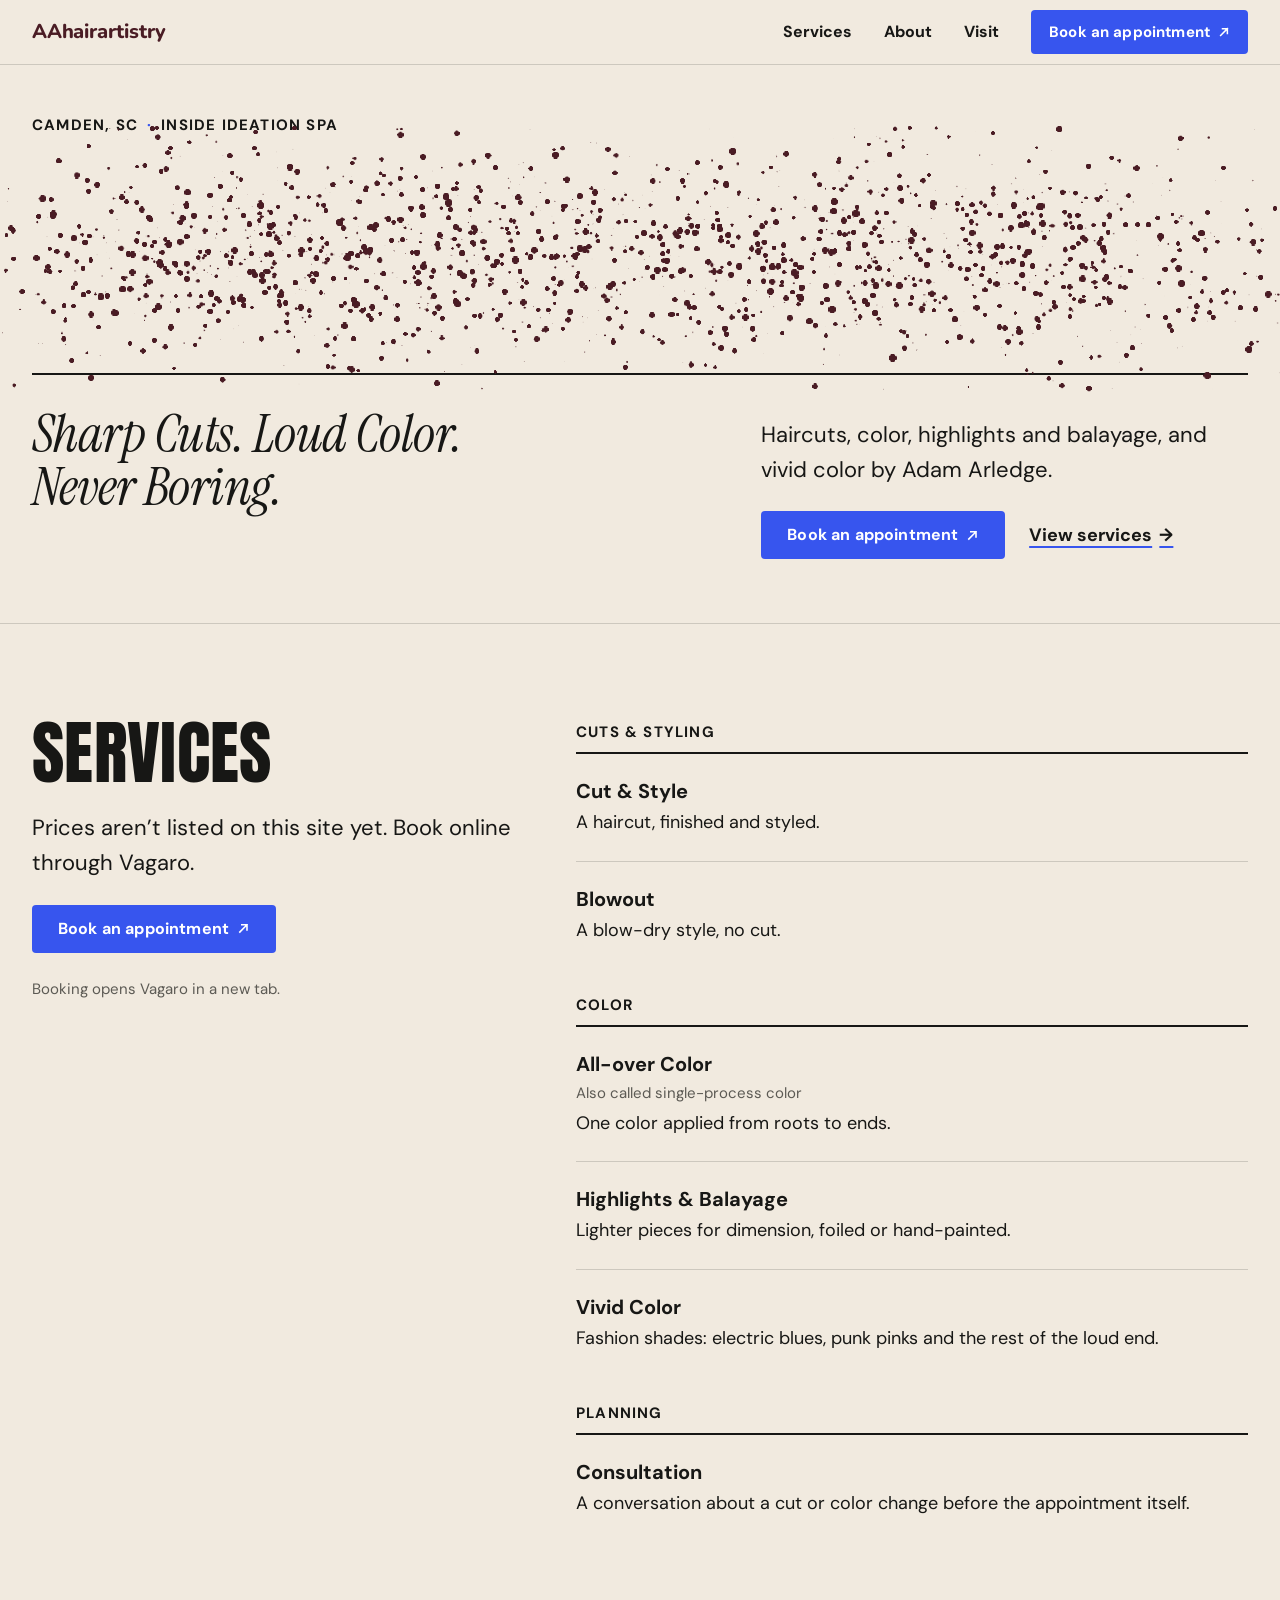
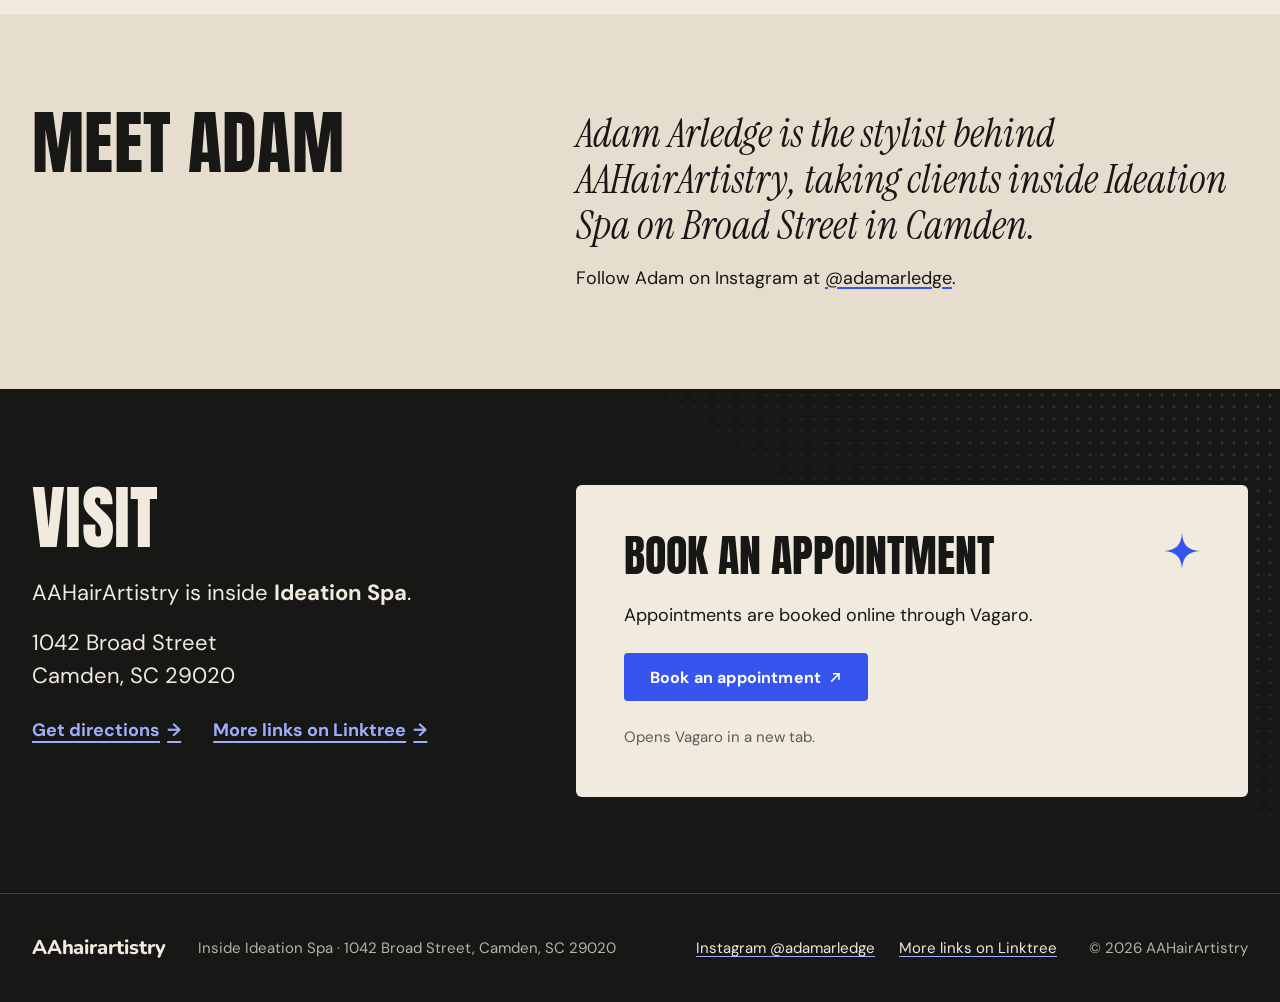
==== commit 1c2d9007: "New tagline with an ink-bleed entrance The tagline is now "Sharp Cuts. Loud Color. Never Boring." Th" ====
--- a/index.html
+++ b/index.html
@@ -6,7 +6,7 @@
   <meta name="viewport" content="width=device-width, initial-scale=1">
 
   <title>AAHairArtistry | Hair by Adam Arledge in Camden, SC</title>
-  <meta name="description" content="Sharp cuts, loud color, zero boring. Haircuts, color, highlights and balayage, and vivid color by Adam Arledge, inside Ideation Spa in Camden, SC.">
+  <meta name="description" content="Sharp Cuts. Loud Color. Never Boring. Haircuts, color, highlights and balayage, and vivid color by Adam Arledge, inside Ideation Spa in Camden, SC.">
   <meta name="theme-color" content="#F1EADF">
   <link rel="canonical" href="https://adamarledge.github.io/">
 
@@ -14,12 +14,12 @@
   <meta property="og:type" content="website">
   <meta property="og:site_name" content="AAHairArtistry">
   <meta property="og:title" content="AAHairArtistry | Hair by Adam Arledge in Camden, SC">
-  <meta property="og:description" content="Sharp cuts, loud color, zero boring. Inside Ideation Spa, Camden, SC.">
+  <meta property="og:description" content="Sharp Cuts. Loud Color. Never Boring. Inside Ideation Spa, Camden, SC.">
   <meta property="og:url" content="https://adamarledge.github.io/">
   <meta property="og:image" content="https://adamarledge.github.io/images/og-image.jpg">
   <meta property="og:image:width" content="1200">
   <meta property="og:image:height" content="630">
-  <meta property="og:image:alt" content="AAHairArtistry wordmark with the tagline Sharp cuts, loud color, zero boring.">
+  <meta property="og:image:alt" content="AAHairArtistry wordmark with the tagline Sharp Cuts. Loud Color. Never Boring.">
   <meta name="twitter:card" content="summary_large_image">
 
   <link rel="icon" href="assets/svg/favicon.svg" type="image/svg+xml">
@@ -37,11 +37,12 @@
        "js" lays out the header with the Menu button (js/main.js makes it work),
        "halftone" reserves the hero wordmark's box and hides its plain-type
        fallback until js/wordmark.js draws it (the type returns after 3s if it
-       never does). If main.js hasn't run by the time the page has loaded, the
+       never does); "ink" hides the tagline until js/ink.js bleeds it in (same
+       3s safety net). If main.js hasn't run by the time the page has loaded, the
        header goes back to its plain list of links. -->
   <script>
     (function (root) {
-      root.classList.add("js", "halftone");
+      root.classList.add("js", "halftone", "ink");
       window.addEventListener("load", function () {
         if (!root.hasAttribute("data-menu")) root.classList.remove("js");
       });
@@ -54,7 +55,7 @@
     "@context": "https://schema.org",
     "@type": "HairSalon",
     "name": "AAHairArtistry",
-    "description": "Sharp cuts, loud color, zero boring. Haircuts, color, highlights and balayage, and vivid color by Adam Arledge.",
+    "description": "Sharp Cuts. Loud Color. Never Boring. Haircuts, color, highlights and balayage, and vivid color by Adam Arledge.",
     "url": "https://adamarledge.github.io/",
     "image": "https://adamarledge.github.io/images/og-image.jpg",
     "address": {
@@ -85,6 +86,25 @@
 
   <!-- Four-point sparkle, the one recurring motif. Color comes from CSS (currentColor). -->
   <svg width="0" height="0" class="sprite" aria-hidden="true" focusable="false">
+    <!-- Ink-bleed filters for the hero tagline, one per phrase (js/ink.js) -->
+    <filter id="ink-0" x="-6%" y="-25%" width="112%" height="150%" color-interpolation-filters="sRGB">
+      <feMorphology operator="dilate" radius="0" result="spread"><animate attributeName="radius" values="1.6;0.5;0" keyTimes="0;0.35;1" calcMode="spline" keySplines="0.2 0.6 0.35 1;0.3 0.5 0.3 1" dur="1.8s" begin="indefinite" fill="freeze"/></feMorphology>
+      <feGaussianBlur in="spread" stdDeviation="0.001" result="wet"><animate attributeName="stdDeviation" values="3.5;0.9;0.001" keyTimes="0;0.35;1" calcMode="spline" keySplines="0.2 0.6 0.35 1;0.3 0.5 0.3 1" dur="1.8s" begin="indefinite" fill="freeze"/></feGaussianBlur>
+      <feTurbulence type="fractalNoise" baseFrequency="0.05 0.09" numOctaves="2" seed="7" result="fibres"/>
+      <feDisplacementMap in="wet" in2="fibres" scale="0" xChannelSelector="R" yChannelSelector="G"><animate attributeName="scale" values="16;5;0" keyTimes="0;0.35;1" calcMode="spline" keySplines="0.2 0.6 0.35 1;0.3 0.5 0.3 1" dur="1.8s" begin="indefinite" fill="freeze"/></feDisplacementMap>
+    </filter>
+    <filter id="ink-1" x="-6%" y="-25%" width="112%" height="150%" color-interpolation-filters="sRGB">
+      <feMorphology operator="dilate" radius="0" result="spread"><animate attributeName="radius" values="1.6;0.5;0" keyTimes="0;0.35;1" calcMode="spline" keySplines="0.2 0.6 0.35 1;0.3 0.5 0.3 1" dur="1.8s" begin="indefinite" fill="freeze"/></feMorphology>
+      <feGaussianBlur in="spread" stdDeviation="0.001" result="wet"><animate attributeName="stdDeviation" values="3.5;0.9;0.001" keyTimes="0;0.35;1" calcMode="spline" keySplines="0.2 0.6 0.35 1;0.3 0.5 0.3 1" dur="1.8s" begin="indefinite" fill="freeze"/></feGaussianBlur>
+      <feTurbulence type="fractalNoise" baseFrequency="0.05 0.09" numOctaves="2" seed="20" result="fibres"/>
+      <feDisplacementMap in="wet" in2="fibres" scale="0" xChannelSelector="R" yChannelSelector="G"><animate attributeName="scale" values="16;5;0" keyTimes="0;0.35;1" calcMode="spline" keySplines="0.2 0.6 0.35 1;0.3 0.5 0.3 1" dur="1.8s" begin="indefinite" fill="freeze"/></feDisplacementMap>
+    </filter>
+    <filter id="ink-2" x="-6%" y="-25%" width="112%" height="150%" color-interpolation-filters="sRGB">
+      <feMorphology operator="dilate" radius="0" result="spread"><animate attributeName="radius" values="1.6;0.5;0" keyTimes="0;0.35;1" calcMode="spline" keySplines="0.2 0.6 0.35 1;0.3 0.5 0.3 1" dur="1.8s" begin="indefinite" fill="freeze"/></feMorphology>
+      <feGaussianBlur in="spread" stdDeviation="0.001" result="wet"><animate attributeName="stdDeviation" values="3.5;0.9;0.001" keyTimes="0;0.35;1" calcMode="spline" keySplines="0.2 0.6 0.35 1;0.3 0.5 0.3 1" dur="1.8s" begin="indefinite" fill="freeze"/></feGaussianBlur>
+      <feTurbulence type="fractalNoise" baseFrequency="0.05 0.09" numOctaves="2" seed="33" result="fibres"/>
+      <feDisplacementMap in="wet" in2="fibres" scale="0" xChannelSelector="R" yChannelSelector="G"><animate attributeName="scale" values="16;5;0" keyTimes="0;0.35;1" calcMode="spline" keySplines="0.2 0.6 0.35 1;0.3 0.5 0.3 1" dur="1.8s" begin="indefinite" fill="freeze"/></feDisplacementMap>
+    </filter>
     <symbol id="sparkle" viewBox="0 0 100 100">
       <path d="M50 0C52.6 34 66 47.4 100 50 66 52.6 52.6 66 50 100 47.4 66 34 52.6 0 50 34 47.4 47.4 34 50 0Z" fill="currentColor"/>
     </symbol>
@@ -134,7 +154,7 @@
         </h1>
 
         <div class="hero__body">
-          <p class="hero__tagline"><span>Sharp cuts,</span> <span>loud color,</span> <span>zero boring.</span></p>
+          <p class="hero__tagline"><span data-ink="0">Sharp Cuts.</span> <span data-ink="1">Loud Color.</span> <span data-ink="2">Never Boring.</span></p>
           <div class="hero__detail">
             <p class="hero__summary">Haircuts, color, highlights and balayage, and vivid color by Adam Arledge.</p>
             <div class="actions">
@@ -275,5 +295,6 @@
 
   <script src="js/main.js" defer></script>
   <script src="js/wordmark.js" defer></script>
+  <script src="js/ink.js" defer></script>
 </body>
 </html>
--- a/css/styles.css
+++ b/css/styles.css
@@ -411,8 +411,23 @@
   line-height: 1;
   letter-spacing: -0.01em;
 }
-/* Break only at the commas */
+/* Each phrase is a span, so lines break only between phrases.
+   Ink bleed (js/ink.js): on load the phrases soak in one after another, like
+   ink on paper. Each starts as a swollen, feathered blot with fibrous edges
+   (its SVG filter in the page's sprite), then draws in to crisp letters.
+   html.ink is set in the <head> so the tagline is hidden from the first paint
+   rather than flashing; it appears anyway after 3s if the script never runs.
+   Under "reduce motion" the tagline is simply shown. */
 .hero__tagline span { display: inline-block; }
+@media (prefers-reduced-motion: no-preference) {
+  .ink .hero__tagline span { opacity: 0; animation: ink-fallback 0s 3s forwards; }
+  .ink .hero__tagline.is-bleeding span {
+    animation: ink-in 1.8s cubic-bezier(0.2, 0.6, 0.35, 1) both;
+    animation-delay: calc(0.1s + var(--ink-order, 0) * 0.42s);
+  }
+}
+@keyframes ink-fallback { to { opacity: 1; } }
+@keyframes ink-in { 0% { opacity: 0; } 30% { opacity: 1; } 100% { opacity: 1; } }
 .hero__detail { display: grid; gap: var(--s2); align-content: start; }
 .hero__detail .actions { margin-top: var(--s1); }
 .hero__summary { font-size: var(--text-lg); max-width: 32ch; }
@@ -760,6 +775,8 @@
 @media (prefers-reduced-motion: reduce) {
   html { scroll-behavior: auto; }
   *, *::before, *::after { transition: none !important; animation: none !important; }
+  /* Not motion: reveals the wordmark's plain type if its script never runs */
+  .halftone .hero__name { animation: wordmark-fallback 0s 3s forwards !important; }
 }
 
 /* ---------- Print ---------- */
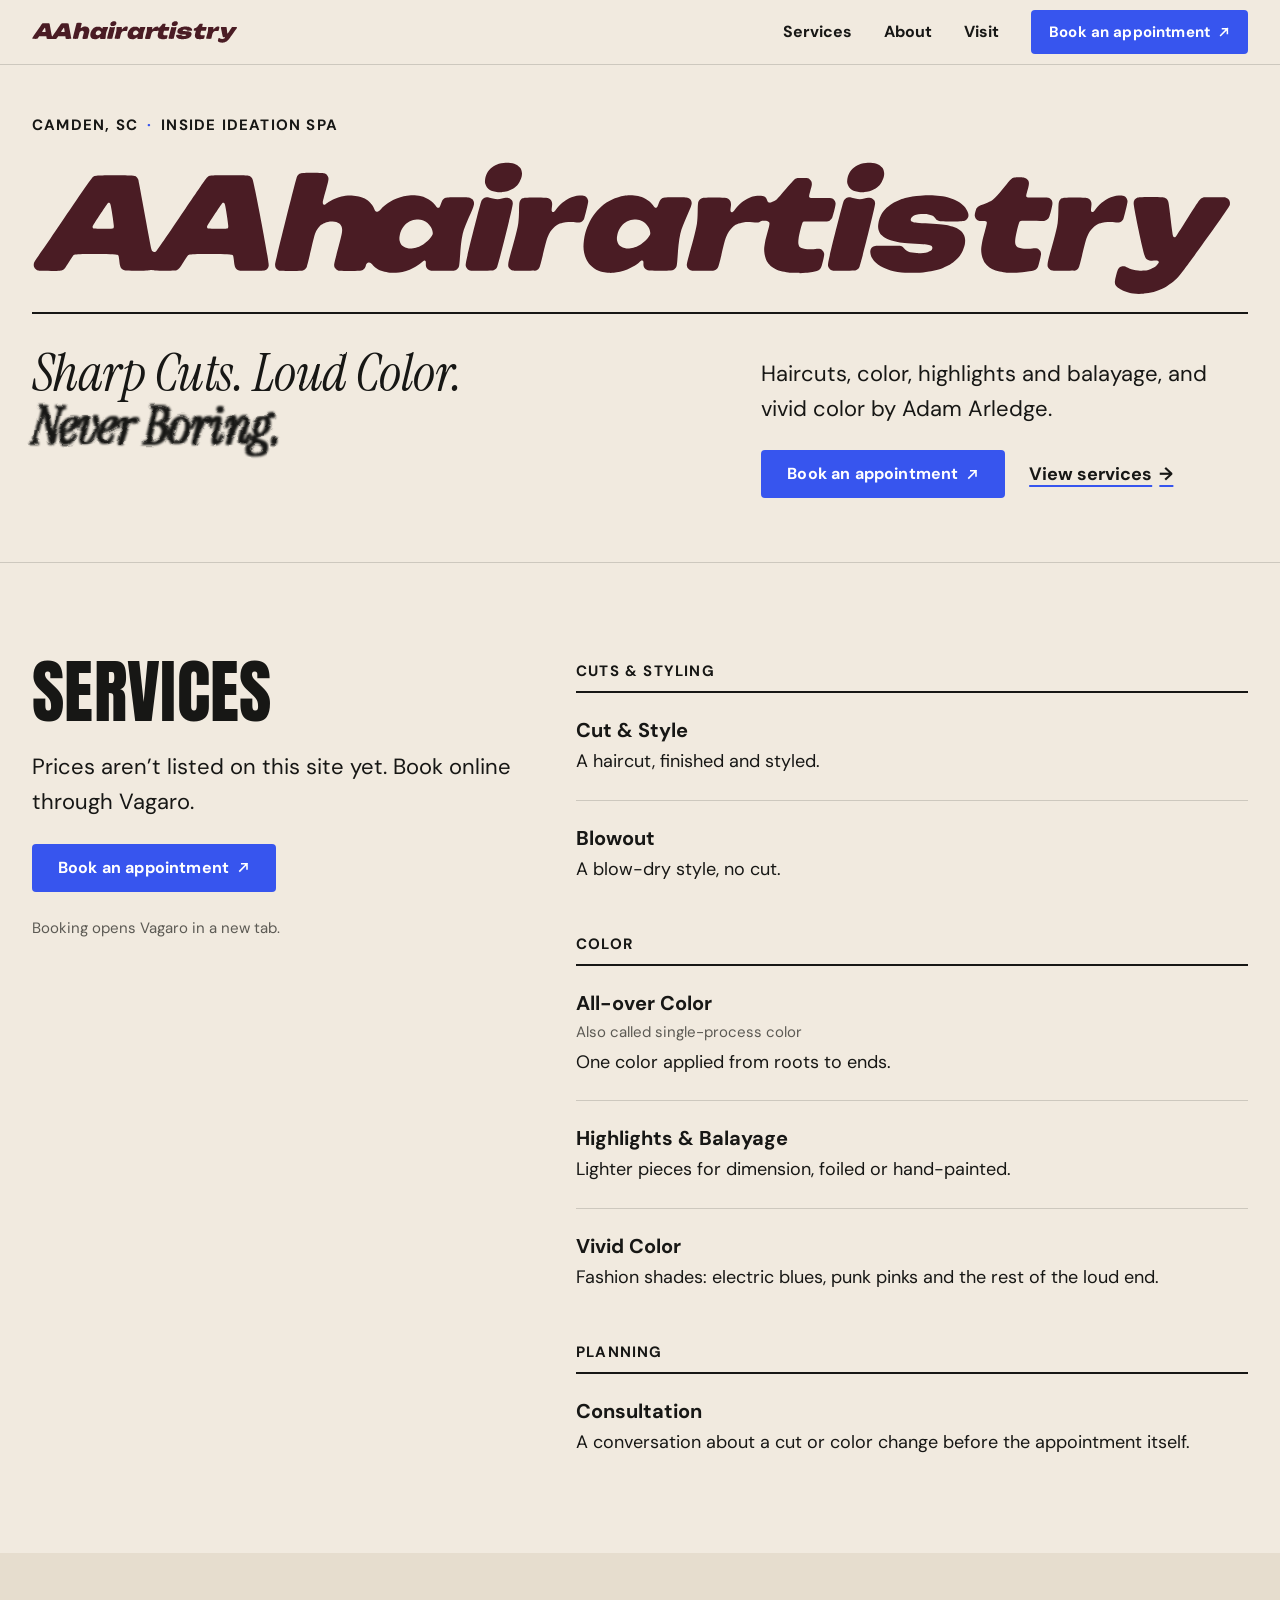
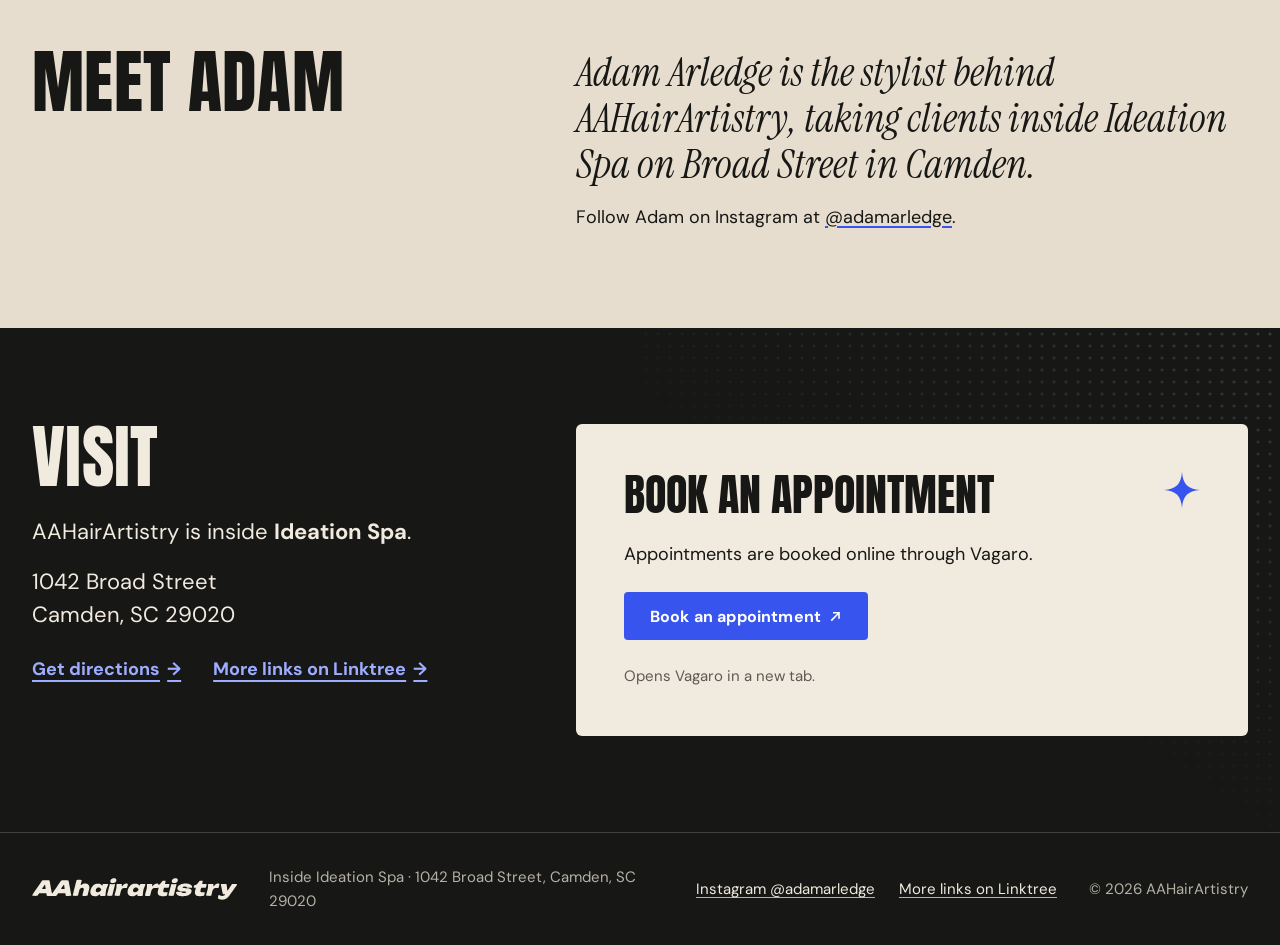
==== commit bec5fa33: "Replace the halftone wordmark with solid slanted lettering New custom wordmark modelled on the chara" ====
--- a/index.html
+++ b/index.html
@@ -25,24 +25,22 @@
   <link rel="icon" href="assets/svg/favicon.svg" type="image/svg+xml">
 
   <!-- Fonts: Anton (display), DM Sans (body and interface), Instrument Serif Italic (accent).
-       Nunito draws the wordmark where SF Pro Rounded isn't available; it's
-       requested for just the wordmark's letters, so the file is tiny. -->
+       The wordmark is SVG drawn by scripts/wordmark.py, not a font. -->
   <link rel="preconnect" href="https://fonts.googleapis.com">
   <link rel="preconnect" href="https://fonts.gstatic.com" crossorigin>
   <link href="https://fonts.googleapis.com/css2?family=Anton&family=DM+Sans:opsz,wght@9..40,400;9..40,500;9..40,700&family=Instrument+Serif:ital@1&display=swap" rel="stylesheet">
-  <link href="https://fonts.googleapis.com/css2?family=Nunito:wght@800;900&text=AAhairartistry&display=swap" rel="stylesheet">
 
   <link rel="stylesheet" href="css/styles.css">
   <!-- Set before the first paint, so nothing moves when the scripts run:
        "js" lays out the header with the Menu button (js/main.js makes it work),
-       "halftone" reserves the hero wordmark's box and hides its plain-type
-       fallback until js/wordmark.js draws it (the type returns after 3s if it
-       never does); "ink" hides the tagline until js/ink.js bleeds it in (same
+       "assemble" hides the finished hero wordmark (its space stays reserved)
+       until js/wordmark.js assembles it (it shows anyway after 3s if the
+       script never runs); "ink" hides the tagline until js/ink.js bleeds it in (same
        3s safety net). If main.js hasn't run by the time the page has loaded, the
        header goes back to its plain list of links. -->
   <script>
     (function (root) {
-      root.classList.add("js", "halftone", "ink");
+      root.classList.add("js", "assemble", "ink");
       window.addEventListener("load", function () {
         if (!root.hasAttribute("data-menu")) root.classList.remove("js");
       });
@@ -86,6 +84,10 @@
 
   <!-- Four-point sparkle, the one recurring motif. Color comes from CSS (currentColor). -->
   <svg width="0" height="0" class="sprite" aria-hidden="true" focusable="false">
+    <!-- The wordmark, generated by scripts/wordmark.py: line, stack (two lines) and small (header, footer) -->
+    <symbol id="wordmark-line" viewBox="0 0 1257.3 141.4"><path fill-rule="evenodd" d="M492.4 32.7c-1.5 0.1-2.7 0.2-4.2 0c-1.6-0.1-3.6-0.5-5.1-0.9c-1.3-0.4-2.3-0.8-3.4-1.5c-1.1-0.7-2.3-1.8-3.1-2.8c-0.7-1-1.3-2.2-1.6-3.3c-0.3-1-0.5-2-0.4-3.2c0-1.3 0.3-2.8 0.6-4.2c0.3-1.3 0.8-2.5 1.4-3.7c0.6-1.2 1.3-2.3 2.2-3.3c0.9-1.1 1.9-2.1 3-2.9c1.1-0.9 2.5-1.7 3.7-2.4c1.2-0.6 2.4-1.1 3.7-1.5c1.5-0.5 3.3-0.8 5-1c1.7-0.2 3.4-0.3 5-0.2c1.5 0.1 3 0.3 4.3 0.6c1.2 0.3 2.5 0.7 3.5 1.2c0.8 0.4 1.5 0.8 2.2 1.3c0.7 0.6 1.5 1.3 2 2c0.5 0.6 0.9 1.2 1.2 1.8c0.3 0.7 0.5 1.4 0.7 2.2c0.2 0.8 0.3 1.6 0.3 2.5c0 1-0.2 2.1-0.4 3c-0.2 0.8-0.4 1.5-0.7 2.3c-0.4 1-0.9 2.3-1.5 3.3c-0.5 0.9-1.1 1.8-1.7 2.6c-0.6 0.7-1.1 1.3-1.8 1.9c-1 0.9-2.5 2.1-4 2.9c-1.6 0.9-3.5 1.7-5.3 2.2c-1.8 0.5-3.9 0.8-5.6 0.9zM871.9 32.7c-1.5 0.1-2.7 0.2-4.2 0c-1.6-0.1-3.6-0.5-5.1-0.9c-1.3-0.4-2.3-0.8-3.4-1.5c-1.1-0.7-2.3-1.8-3.1-2.8c-0.7-1-1.3-2.2-1.6-3.3c-0.3-1-0.5-2-0.4-3.2c0-1.3 0.3-2.8 0.6-4.2c0.3-1.3 0.8-2.5 1.4-3.7c0.6-1.2 1.3-2.3 2.2-3.3c0.9-1.1 1.9-2.1 3-2.9c1.1-0.9 2.5-1.7 3.7-2.4c1.2-0.6 2.4-1.1 3.7-1.5c1.5-0.5 3.3-0.8 5-1c1.7-0.2 3.4-0.3 5-0.2c1.5 0.1 3 0.3 4.3 0.6c1.2 0.3 2.5 0.7 3.5 1.2c0.8 0.4 1.5 0.8 2.2 1.3c0.7 0.6 1.5 1.3 2 2c0.5 0.6 0.9 1.2 1.2 1.8c0.3 0.7 0.5 1.4 0.7 2.2c0.2 0.8 0.3 1.6 0.3 2.5c0 1-0.2 2.1-0.4 3c-0.2 0.8-0.4 1.5-0.7 2.3c-0.4 1-0.9 2.3-1.5 3.3c-0.5 0.9-1.1 1.8-1.7 2.6c-0.6 0.7-1.1 1.3-1.8 1.9c-1 0.9-2.5 2.1-4 2.9c-1.6 0.9-3.5 1.7-5.3 2.2c-1.8 0.5-3.9 0.8-5.6 0.9zM381.6 117.1c-1.7 0.1-3.2 0.1-4.7 0.1c-1.3-0.1-2.6-0.2-3.8-0.4c-1.2-0.2-2.5-0.4-3.7-0.7c-1.2-0.3-2.4-0.7-3.5-1.1c-1.1-0.4-2.2-0.9-3.2-1.4c-0.8-0.5-1.5-0.9-2.3-1.4c-0.8-0.5-1.4-1-2.2-1.8c-1-0.9-2.3-2.8-3.3-3.4c-0.6-0.4-1.1-0.6-1.7-0.7c-0.4 0-0.9 0.1-1.3 0.2c-0.4 0.2-0.8 0.5-1.1 0.8c-0.3 0.3-0.4 0.5-0.6 0.9c-0.3 0.6-0.5 1.9-0.8 2.7c-0.3 0.6-0.5 1-0.8 1.5c-0.4 0.5-1.1 1.2-1.7 1.6c-0.6 0.4-1.2 0.6-1.8 0.8c-0.7 0.2-1.2 0.2-2.3 0.3c-3.3 0.2-16.2 0.3-19.6 0c-1.2-0.1-1.7-0.1-2.5-0.4c-0.7-0.2-1.3-0.6-1.8-1c-0.5-0.3-0.8-0.8-1.2-1.2c-0.3-0.4-0.6-1-0.8-1.5c-0.2-0.5-0.3-1-0.3-1.5c0-0.6-0.1-0.9 0.1-1.8c0.6-4.1 7-26.2 7.9-31.9c0.3-2 0.4-2.9 0.3-4.2c-0.1-1.2-0.2-2.3-0.7-3.3c-0.5-1-1.3-2-2.2-2.7c-0.9-0.7-2-1.2-3.2-1.6c-1.1-0.4-2.3-0.5-3.7-0.6c-1.5-0.1-3.6 0.1-5 0.4c-1.1 0.2-2 0.5-2.9 0.8c-0.7 0.3-1.3 0.5-1.9 0.9c-0.7 0.4-1.5 0.9-2.2 1.4c-0.7 0.6-1.4 1.1-2.1 1.9c-0.9 1-2.1 2.6-2.9 4c-0.7 1.3-1 2-1.7 4c-1.9 5.7-6.8 29-8.3 33.4c-0.4 1.1-0.5 1.4-0.9 2c-0.4 0.6-0.8 1.1-1.4 1.5c-0.5 0.4-1.2 0.8-1.9 1c-0.7 0.2-1.2 0.3-2.3 0.4c-3.4 0.3-16.2 0.3-19.9 0c-1.5-0.1-2.2-0.2-3.2-0.5c-0.8-0.3-1.5-0.9-2.1-1.4c-0.4-0.4-0.7-0.7-0.9-1.2c-0.3-0.5-0.5-1-0.6-1.5c-0.1-0.5-0.2-1.1-0.2-1.7c0-0.6 0-0.8 0.2-1.8c1.4-7.4 19.8-81.3 22.2-89c0.4-1.2 0.4-1.4 0.7-2c0.3-0.6 0.7-1 1.2-1.5c0.5-0.5 1.2-1 1.9-1.3c0.8-0.3 1.4-0.4 2.8-0.6c3.6-0.4 15.9-0.3 19.8 0c1.6 0.1 2.5 0.2 3.3 0.5c0.5 0.2 0.8 0.3 1.2 0.6c0.4 0.3 0.9 0.6 1.2 1.1c0.4 0.6 1 1.4 1.2 2.2c0.2 0.8 0.3 1.2 0.2 2.5c-0.3 3.9-5.7 20.9-5.9 24.1c0 0.8 0 1.1 0.2 1.5c0.2 0.3 0.7 0.6 1.1 0.7c0.4 0.1 0.7-0.1 1.2-0.3c0.9-0.4 2.2-1.7 3.5-2.5c1.3-0.8 2.6-1.6 4.2-2.4c2.1-1 5.5-2.3 7.6-2.9c1.3-0.4 2.1-0.6 3.3-0.8c1.5-0.3 3.5-0.6 5.1-0.7c1.4-0.1 2.7-0.1 4 0c1.3 0.1 2.7 0.2 4 0.4c1.2 0.2 2.3 0.4 3.5 0.6c1.2 0.3 2.4 0.7 3.5 1c1 0.4 1.7 0.7 2.7 1.2c1.1 0.6 2.3 1.3 3.3 2.1c1 0.8 2 1.7 2.7 2.5c0.6 0.7 1.1 1.2 1.6 1.9c0.6 0.8 1.1 1.6 1.6 2.6c0.6 1.1 1.1 2.9 1.7 3.7c0.3 0.4 0.6 0.6 1 0.8c0.4 0.2 0.9 0.3 1.3 0.2c0.5-0.1 1-0.2 1.7-0.7c1.2-0.8 3.3-3.4 4.8-4.7c1.2-1 2-1.7 3.3-2.7c1.8-1.3 4.4-3 6.7-4.2c2.4-1.2 5.1-2.3 7.6-3c2.3-0.7 4.9-1.1 7-1.5c1.6-0.2 2.6-0.3 4.2-0.4c1.8-0.1 4.1 0 6 0.2c1.7 0.2 3.1 0.4 4.7 0.8c1.5 0.4 3 0.8 4.3 1.4c1.2 0.5 2.1 1 3.2 1.6c1.1 0.6 2.1 1.3 3.1 2.2c1.2 1 2.5 2.3 3.5 3.4c0.9 1 1.6 2.3 2.3 2.9c0.4 0.3 0.8 0.6 1.2 0.6c0.3 0 0.7-0.1 1-0.2c0.3-0.2 0.4-0.4 0.7-0.8c0.6-1 1.6-4.2 2.2-5.5c0.4-0.7 0.5-1.1 0.9-1.7c0.4-0.5 1-1.1 1.6-1.5c0.5-0.4 1.1-0.6 1.8-0.8c0.7-0.2 1.3-0.2 2.5-0.3c3.5-0.2 16.9-0.3 20.6 0c1.4 0.1 2 0.2 2.8 0.6c0.7 0.3 1.4 0.9 1.9 1.3c0.4 0.4 0.7 0.7 0.9 1.2c0.2 0.4 0.4 0.8 0.6 1.3c0.2 0.8 0.4 1.6 0.1 3.2c-0.9 5-9.1 19.9-11.7 30.4c-2.6 10.6-2.8 28.3-3.7 32.9c-0.2 1.2-0.3 1.6-0.7 2.3c-0.3 0.6-0.8 1.2-1.3 1.7c-0.5 0.5-1.2 0.9-1.9 1.2c-0.8 0.3-1.4 0.4-2.8 0.5c-3.8 0.3-17.7 0.2-21.3 0c-1.2-0.1-1.7-0.1-2.5-0.3c-0.7-0.2-1.4-0.5-2-0.9c-0.6-0.5-1.3-1.1-1.7-1.8c-0.4-0.7-0.6-1.3-0.7-2.2c-0.2-1.2 0.1-3.5-0.2-4.3c-0.1-0.4-0.3-0.6-0.6-0.8c-0.3-0.2-0.7-0.3-1-0.2c-0.3 0-0.5 0.1-0.8 0.3c-0.6 0.4-1.3 1.2-2.3 2c-1.5 1.2-3.9 2.9-6 4.1c-2 1.2-3.9 2.2-6.1 3.1c-2.4 1-5.2 1.9-7.6 2.4c-2.3 0.5-4.6 0.8-6.6 0.9zM242.4 114.8c-3.9 0.5-19.6 0.3-23.3 0.1c-1.1-0.1-1.5-0.1-2.2-0.3c-0.5-0.1-0.9-0.2-1.3-0.5c-0.6-0.3-1.3-0.8-1.7-1.3c-0.5-0.5-0.8-1-1.1-1.7c-0.3-0.7-0.4-1.2-0.6-2.2c-0.5-2.1-0.9-8.1-1.5-9.6c-0.2-0.5-0.3-0.7-0.7-0.9c-0.3-0.2-0.6-0.2-1.3-0.3c-4.3-0.5-40.1-1.3-44.2 0.1c-0.7 0.3-0.7 0.4-1.2 0.9c-1.7 1.8-6.9 11.2-9 13.4c-0.9 0.9-1.3 1.3-2.2 1.7c-0.9 0.4-1.6 0.5-3.2 0.6c-3.8 0.4-16 0.3-20.1 0c-1.8-0.1-2.6-0.5-3.8-0.5c-1.2 0-1.9 0.4-3.7 0.5c-4.2 0.3-18.1 0.2-21.9 0c-1.4-0.1-2-0.1-2.8-0.3c-0.7-0.2-1.4-0.6-2-1c-0.6-0.5-1.3-1.3-1.7-2c-0.4-0.8-0.5-1.4-0.8-2.5c-0.5-2.2-0.9-8.1-1.5-9.6c-0.2-0.5-0.4-0.7-0.7-0.9c-0.3-0.2-0.5-0.2-1.2-0.3c-4.1-0.5-40.3-1.3-44.4 0.1c-0.7 0.3-0.7 0.4-1.2 0.9c-1.7 1.8-6.9 11.1-8.9 13.4c-0.8 0.9-1.3 1.3-2.1 1.7c-0.8 0.4-1.4 0.5-2.8 0.7c-3.7 0.4-16.9 0.2-20.4 0.1c-1.2-0.1-1.7-0.1-2.5-0.3c-0.7-0.2-1.3-0.4-1.8-0.8c-0.6-0.4-1.2-1-1.7-1.6c-0.4-0.6-0.7-1.2-0.9-1.8c-0.2-0.6-0.2-1.2-0.2-1.8c0-0.6 0.1-1.1 0.2-1.7c0.2-0.6 0.3-0.8 0.8-1.7c1.9-3.4 9.8-14.4 16.7-24.4c11-16.1 38.1-56.6 43-62.6c0.9-1.1 1.2-1.4 1.7-1.8c0.5-0.4 0.8-0.6 1.4-0.8c0.8-0.3 1.6-0.4 3.3-0.6c5.6-0.5 30.4-0.5 35.9 0c1.6 0.2 2.4 0.3 3.2 0.6c0.5 0.2 0.8 0.4 1.2 0.7c0.4 0.3 0.8 0.7 1.2 1.2c0.4 0.5 0.6 1.1 0.9 1.8c0.4 1 0.4 1.8 0.8 3.8c1.8 8.8 11.7 64 13.1 69.3c0.2 0.7 0.2 0.8 0.4 1.2c0.2 0.3 0.4 0.6 0.7 0.8c0.3 0.2 0.6 0.4 0.9 0.5c0.3 0.1 0.6 0.2 1 0.2c0.4 0 0.9-0.1 1.3-0.3c0.4-0.2 0.6-0.4 1.2-1.1c4.6-5.3 46.3-68.6 51.8-75.5c0.9-1.2 1.2-1.4 1.8-1.9c0.6-0.5 1.3-0.8 2-1c0.8-0.2 1.2-0.3 2.5-0.3c5-0.3 31-0.3 35.9 0c1.2 0.1 1.6 0.1 2.3 0.3c0.7 0.2 1.3 0.4 1.8 0.8c0.6 0.4 1.2 1 1.6 1.6c0.4 0.6 0.5 0.8 0.9 2c2.4 7.6 15.8 79 16.6 87.7c0.1 1.5 0.2 1.8 0 2.7c-0.2 0.8-0.6 1.7-1.1 2.3c-0.5 0.7-1.3 1.3-2 1.7c-0.8 0.4-1.3 0.5-2.7 0.7zM804 117.1c-2.2 0.1-4.6 0.1-6.6 0.1c-1.8-0.1-3.1-0.1-5-0.4c-2.4-0.3-5.9-0.9-8.1-1.5c-1.6-0.4-2.7-0.8-4-1.4c-1.3-0.6-2.6-1.3-3.7-2c-0.9-0.6-1.5-1-2.3-1.7c-1.1-0.9-2.5-2.4-3.3-3.6c-0.7-1-1.2-2.1-1.7-3c-0.4-0.8-0.6-1.3-0.8-2.2c-0.4-1.1-0.7-2.7-1-4.2c-0.2-1.5-0.4-2.9-0.4-4.7c0.1-2.3 0.5-4.9 1.1-8.1c0.9-5 4.7-16.4 4.5-19.1c-0.1-0.7-0.3-1-0.6-1.3c-0.3-0.4-0.7-0.8-1.3-1c-1.1-0.4-4.2-0.4-5.3-0.3c-0.5 0-0.7 0-1.2 0.2c-0.7 0.2-1.7 1-2.5 1.2c-0.7 0.2-1.1 0.3-2 0.3c-2.1 0.1-7.5-0.7-10.5-0.6c-2.2 0.1-3.7 0.3-5.6 0.8c-2.1 0.5-4.7 1.2-6.5 2.2c-1.6 0.9-2.8 2.2-4 3.4c-1.1 1.1-2.1 2.3-3 3.7c-1 1.6-2.1 3.8-2.8 5.5c-0.6 1.4-0.8 2.1-1.4 4c-1.5 4.9-5.2 22.8-6.7 26.7c-0.4 1.2-0.6 1.5-1.1 2.2c-0.5 0.6-1.1 1.2-1.7 1.6c-0.5 0.3-1.1 0.5-1.7 0.7c-0.7 0.2-1.1 0.2-2.2 0.3c-3.2 0.2-15.9 0.2-19.4 0c-1.3-0.1-1.9-0.1-2.7-0.3c-0.7-0.2-1.4-0.5-2-0.9c-0.5-0.4-1-0.9-1.3-1.3c-0.3-0.4-0.6-0.8-0.7-1.3c-0.2-0.5-0.3-1.1-0.4-1.7c-0.1-0.6-0.1-0.8 0.1-1.8c0.7-4.9 8.8-30.7 10.5-42.2c1.1-7.7 0.6-15.9 1-19.6c0.2-1.4 0.2-2.1 0.5-3c0.2-0.7 0.5-1.3 0.9-1.8c0.5-0.7 1.3-1.4 2.2-1.8c0.9-0.5 1.6-0.5 3.2-0.7c3.9-0.4 17-0.3 20.8 0c1.5 0.1 2.1 0.1 3 0.5c0.8 0.3 1.5 0.7 2.1 1.3c0.6 0.6 1.2 1.4 1.5 2.2c0.3 0.8 0.4 1.6 0.5 2.7c0.1 1.8-0.9 5.8-0.5 7.1c0.1 0.6 0.4 0.9 0.7 1.1c0.3 0.2 0.8 0.3 1.2 0.2c0.4-0.1 0.6-0.3 1-0.6c0.9-0.8 2.4-3.2 3.8-4.7c1.4-1.6 3-3.2 4.5-4.5c1.4-1.2 2.7-2.1 4.2-3c1.4-0.9 3.1-1.8 4.5-2.4c1.2-0.5 2.2-0.8 3.3-1.1c1-0.3 1.9-0.5 3-0.6c1.2-0.2 2.4-0.4 3.7-0.4c1.3 0 2.8 0 3.8 0.3c0.7 0.2 1.1 0.3 1.7 0.7c0.6 0.3 1.1 0.9 1.6 1.3c0.3 0.4 0.5 0.7 0.8 1.2c0.3 0.6 0.6 1.7 0.9 2.3c0.3 0.4 0.5 0.7 0.9 1c0.3 0.2 0.8 0.4 1.2 0.5c0.5 0.1 0.9 0 1.5-0.1c1.1-0.3 3.5-1.4 4.5-2c0.5-0.3 0.6-0.3 1.2-0.8c2.4-2.2 14.1-16.4 17.4-19.7c1.2-1.2 1.8-1.8 2.5-2.3c0.5-0.3 1-0.5 1.5-0.6c0.6-0.2 1-0.2 1.8-0.3c1.6-0.1 5.5-0.1 7.3 0c1.1 0.1 1.7 0.1 2.5 0.3c0.7 0.2 1.3 0.5 1.8 0.9c0.7 0.5 1.4 1.3 1.8 2.2c0.4 0.8 0.6 2 0.6 2.8c0 0.7-0.1 1.1-0.2 2c-0.4 2.1-2.4 8.8-2.6 10.5c-0.1 0.5-0.1 0.7 0 1c0.1 0.3 0.2 0.6 0.5 0.8c0.3 0.2 0.6 0.3 1.3 0.4c2.6 0.4 15.4-0.2 18.8 0c1.3 0.1 1.9 0.1 2.7 0.3c0.7 0.2 1.3 0.5 1.8 0.9c0.6 0.4 1.2 1.1 1.6 1.7c0.4 0.6 0.6 1.2 0.8 1.8c0.2 0.7 0.2 1.2 0.1 2.3c-0.3 2.6-2.4 10.9-3.3 13.3c-0.4 0.9-0.6 1.3-1.1 1.9c-0.5 0.6-1.2 1.2-1.8 1.6c-0.5 0.3-0.9 0.4-1.5 0.6c-0.6 0.2-1.1 0.2-2.2 0.3c-3.6 0.2-20.4-0.3-22.9 0c-0.5 0.1-0.6 0.1-0.9 0.2c-0.3 0.1-0.4 0.2-0.7 0.7c-1 1.8-3.7 12.8-4.3 16.9c-0.3 2.3-0.4 4-0.2 5.5c0.1 1 0.4 1.8 0.8 2.5c0.3 0.5 0.7 0.9 1.1 1.2c0.4 0.3 0.7 0.5 1.3 0.8c1 0.4 2.5 0.8 4 1.1c2 0.3 4.7 0.3 7 0.2c2.2-0.1 5-0.6 6.6-0.6c0.9 0 1.5 0.1 2.2 0.4c0.6 0.2 1.2 0.5 1.7 0.9c0.5 0.4 1 1 1.4 1.5c0.3 0.5 0.6 1.1 0.7 1.7c0.2 0.6 0.3 1.1 0.2 2c-0.2 2.4-2.1 10.2-3 12.5c-0.3 0.9-0.5 1.3-0.9 1.8c-0.4 0.6-0.9 1.1-1.5 1.5c-0.6 0.5-1.4 0.8-2.3 1.1c-1.2 0.4-2.8 0.6-4.5 0.9c-2.1 0.4-4.8 0.8-7.1 1c-2.2 0.2-4.2 0.4-6.3 0.5zM1031.4 117.1c-2.2 0.1-4.6 0.1-6.6 0.1c-1.8-0.1-3.1-0.1-5-0.4c-2.4-0.3-5.9-0.9-8.1-1.5c-1.6-0.4-2.7-0.9-4-1.4c-1.3-0.6-2.5-1.3-3.6-1.9c-0.9-0.6-1.6-1-2.4-1.8c-1-0.9-2.4-2.3-3.2-3.4c-0.6-0.8-1-1.6-1.4-2.4c-0.4-0.9-0.8-1.7-1.2-2.7c-0.4-1.2-0.8-2.7-1-4.2c-0.2-1.5-0.4-3-0.4-4.8c0.1-2.4 0.5-4.9 1.1-8.1c1-5 4.3-16.2 4.7-18.9c0.1-0.8 0.2-1.1 0.1-1.5c-0.1-0.3-0.3-0.6-0.5-0.8c-0.2-0.2-0.3-0.3-0.7-0.4c-0.9-0.2-4.1 0-5.4-0.1c-0.8-0.1-1.3-0.1-1.8-0.3c-0.5-0.1-0.9-0.3-1.3-0.6c-0.5-0.3-1-0.7-1.4-1.2c-0.4-0.4-0.7-0.8-0.9-1.3c-0.2-0.5-0.4-1-0.5-1.5c-0.1-0.5-0.2-1-0.1-1.7c0.1-1.3 0.9-4.3 1.3-5.5c0.2-0.6 0.4-0.9 0.6-1.3c0.3-0.4 0.6-0.8 1-1.1c0.6-0.5 1.1-0.9 2.2-1.5c2.6-1.5 9.3-3 13.8-6.4c6-4.5 14.7-16.8 17.7-20c1-1 1.4-1.5 2.1-2c0.6-0.4 1.1-0.7 1.7-0.9c0.6-0.2 1.1-0.3 2-0.3c1.7-0.2 6-0.2 7.8 0c1 0.1 1.6 0.1 2.3 0.4c0.6 0.2 1.1 0.5 1.7 0.8c0.6 0.4 1.2 1.1 1.6 1.7c0.4 0.6 0.6 1.1 0.8 1.8c0.2 0.9 0.2 1.8 0 3.2c-0.3 2.6-2.5 9.3-2.7 11c0 0.5 0 0.7 0.1 1c0.1 0.2 0.2 0.5 0.4 0.6c0.3 0.2 0.6 0.3 1.3 0.4c2.6 0.4 15.4-0.2 18.8 0c1.2 0.1 1.7 0.1 2.5 0.3c0.7 0.2 1.3 0.4 1.8 0.8c0.6 0.4 1.2 1 1.6 1.6c0.4 0.6 0.7 1.2 0.8 1.8c0.2 0.6 0.2 1 0.2 2c-0.2 2.5-2.3 11.1-3.3 13.6c-0.4 1-0.6 1.4-1.1 2c-0.5 0.6-1.2 1.2-1.9 1.6c-0.5 0.3-0.9 0.4-1.5 0.6c-0.6 0.2-1.1 0.2-2.2 0.3c-3.6 0.2-20.4-0.3-22.9 0c-0.5 0.1-0.6 0.1-0.9 0.2c-0.3 0.1-0.4 0.2-0.7 0.7c-1 1.8-3.7 12.8-4.3 16.9c-0.3 2.3-0.4 4-0.2 5.5c0.1 1 0.4 1.8 0.8 2.5c0.3 0.5 0.7 0.9 1.1 1.2c0.4 0.3 0.7 0.5 1.3 0.8c1 0.4 2.5 0.8 4 1.1c2 0.3 4.7 0.3 7 0.2c2.2-0.1 5-0.6 6.6-0.6c0.9 0 1.5 0.1 2.2 0.4c0.6 0.2 1.2 0.5 1.7 0.9c0.5 0.4 1 1 1.4 1.5c0.3 0.5 0.6 1.1 0.7 1.7c0.2 0.6 0.3 1.1 0.2 2c-0.2 2.4-2.1 10.2-3 12.5c-0.3 0.9-0.5 1.3-0.9 1.8c-0.4 0.6-0.9 1.1-1.5 1.5c-0.6 0.5-1.4 0.8-2.3 1.1c-1.2 0.4-2.8 0.6-4.5 0.9c-2.1 0.4-4.8 0.8-7.1 1c-2.2 0.2-4.2 0.4-6.3 0.5zM526.1 114.8c-3.1 0.3-16.7 0.2-20.1 0.1c-1.2-0.1-1.6-0.1-2.3-0.2c-0.6-0.1-1.2-0.3-1.7-0.6c-0.5-0.3-1-0.7-1.4-1.1c-0.4-0.4-0.7-0.8-1-1.3c-0.3-0.5-0.5-1-0.6-1.7c-0.1-0.9-0.1-1.5 0.1-3.2c0.9-6 8.7-30.3 10.4-41.7c1.1-7.6 0.6-15.9 1-19.4c0.1-1.4 0.2-2 0.4-2.8c0.2-0.7 0.4-1.2 0.8-1.8c0.5-0.7 1.4-1.6 2.3-2c0.9-0.5 1.6-0.5 3.2-0.7c3.9-0.4 17-0.3 20.8 0c1.5 0.1 2.1 0.1 3 0.5c0.8 0.3 1.6 0.8 2.2 1.5c0.6 0.6 1.1 1.4 1.4 2.2c0.3 0.8 0.4 1.4 0.4 2.5c0.1 1.8-0.8 5.9-0.5 7.1c0.1 0.5 0.3 0.8 0.5 1c0.3 0.2 0.8 0.4 1.1 0.3c0.4 0 0.7-0.3 1.2-0.6c1-0.8 2.4-3.2 3.8-4.7c1.4-1.6 3-3.2 4.5-4.5c1.3-1.1 2.5-1.9 3.7-2.7c1.2-0.8 2.2-1.4 3.5-2c1.5-0.7 3.4-1.4 5.1-1.9c1.8-0.5 3.9-0.8 5.6-0.9c1.5-0.1 3.1-0.1 4.3 0.2c0.9 0.2 1.6 0.5 2.2 0.9c0.5 0.3 1 0.8 1.3 1.2c0.3 0.4 0.6 0.8 0.8 1.2c0.2 0.5 0.4 1 0.5 1.5c0.1 0.6 0.2 0.9 0.1 1.8c-0.3 2.8-3 13.6-4 16.6c-0.4 1.2-0.5 1.6-1 2.3c-0.5 0.7-1.1 1.3-1.8 1.7c-0.7 0.4-1.6 0.7-2.3 0.8c-0.5 0.1-0.8 0.1-1.5 0.1c-1.4 0-4.9-0.5-6.8-0.6c-1.4-0.1-2.2-0.1-3.5 0c-1.7 0.1-3.7 0.4-5.6 0.9c-2 0.5-4.4 1.2-6.1 2.2c-1.6 0.9-2.9 2.3-4 3.4c-0.9 0.9-1.6 1.8-2.3 2.7c-0.6 0.8-1 1.3-1.5 2.3c-0.8 1.5-1.7 3.2-2.7 6c-2.1 6.1-6.2 26.1-7.7 29.7c-0.4 0.9-0.5 1-0.9 1.5c-0.4 0.5-0.9 0.9-1.4 1.3c-0.5 0.3-1 0.6-1.5 0.7c-0.6 0.2-0.9 0.2-1.8 0.3zM609.5 117.1c-1.7 0.1-3.1 0.2-4.8 0.1c-2.1-0.1-4.8-0.5-6.8-0.9c-1.6-0.4-2.9-0.8-4.3-1.4c-1.6-0.7-3.3-1.5-4.8-2.6c-1.5-1-3-2.4-4.2-3.6c-0.9-1-1.5-1.8-2.2-2.9c-0.8-1.2-1.5-2.4-2.1-3.8c-0.7-1.7-1.4-3.8-1.8-5.8c-0.4-2.1-0.7-4.3-0.7-6.5c0-2.3 0.2-4.6 0.5-7c0.3-2.5 0.9-5.3 1.5-7.6c0.5-2 1.2-3.7 1.9-5.6c0.8-2 1.7-4.1 2.7-6.1c1.1-2 2.3-4.1 3.6-6c1.3-1.8 2.6-3.6 4.1-5.2c1.4-1.5 2.7-2.9 4.2-4.3c1.7-1.5 3.6-3 5.6-4.3c2.2-1.4 4.7-2.8 7.1-3.9c2.3-1 5-1.8 6.8-2.3c1.2-0.3 1.9-0.5 3.2-0.7c1.6-0.3 3.9-0.5 5.6-0.7c1.5-0.1 2.9-0.1 4.3 0c1.4 0.1 2.8 0.2 4.2 0.4c1.3 0.2 2.6 0.5 3.8 0.8c1.3 0.4 2.7 0.8 3.8 1.3c1 0.4 1.9 0.9 2.8 1.5c1 0.6 2.1 1.4 3.2 2.2c1.1 0.9 2.3 2.2 3.3 3.3c0.9 1 1.6 2.3 2.3 2.9c0.4 0.3 0.8 0.6 1.2 0.6c0.3 0 0.7-0.1 1-0.2c0.3-0.2 0.4-0.4 0.7-0.8c0.6-1 1.6-4.2 2.2-5.5c0.4-0.7 0.5-1.1 0.9-1.7c0.4-0.5 1-1.1 1.6-1.5c0.5-0.4 1.1-0.6 1.8-0.8c0.7-0.2 1.3-0.2 2.5-0.3c3.5-0.2 16.9-0.3 20.6 0c1.4 0.1 2 0.2 2.8 0.6c0.8 0.3 1.5 0.9 2 1.4c0.4 0.4 0.7 0.8 0.9 1.2c0.2 0.4 0.4 0.8 0.5 1.3c0.2 0.8 0.3 1.5 0 3c-0.9 4.9-9.1 19.9-11.7 30.4c-2.6 10.6-2.8 28.3-3.7 32.9c-0.2 1.2-0.3 1.6-0.7 2.3c-0.3 0.6-0.8 1.2-1.3 1.7c-0.5 0.5-1.2 0.9-1.9 1.2c-0.8 0.3-1.4 0.4-2.8 0.5c-3.8 0.3-17.7 0.2-21.3 0c-1.2-0.1-1.7-0.1-2.5-0.3c-0.7-0.2-1.4-0.5-2-0.9c-0.6-0.5-1.3-1.1-1.7-1.8c-0.4-0.7-0.6-1.3-0.7-2.2c-0.2-1.2 0.1-3.5-0.2-4.3c-0.1-0.4-0.3-0.6-0.6-0.8c-0.3-0.2-0.7-0.3-1-0.2c-0.3 0-0.5 0.1-0.8 0.3c-0.6 0.4-1.3 1.2-2.3 2c-1.5 1.2-3.9 2.9-6 4.1c-2 1.2-3.9 2.2-6.1 3.1c-2.4 1-5.2 1.9-7.6 2.4c-2.3 0.5-4.6 0.8-6.6 0.9zM926.3 117.1c-2.5 0.1-5.2 0.1-7.8 0.1c-2.6-0.1-5.1-0.2-7.6-0.5c-2.7-0.3-5.6-0.8-8.1-1.3c-2.2-0.5-4.1-1-6-1.7c-1.8-0.6-3.3-1.2-5-2c-1.7-0.8-3.5-1.8-5.1-3c-1.6-1.2-3.4-2.8-4.6-4.2c-0.9-1-1.4-1.9-1.9-2.8c-0.4-0.7-0.7-1.3-1-2c-0.3-0.8-0.6-2-0.7-2.8c-0.1-0.7-0.2-1.2-0.2-1.8c0-0.6 0-1.1 0.2-1.7c0.1-0.6 0.4-1.2 0.7-1.7c0.3-0.5 0.7-1 1.2-1.3c0.4-0.3 0.8-0.6 1.2-0.8c0.5-0.2 1.1-0.4 1.7-0.5c0.7-0.1 1.1-0.1 2.2-0.2c3.5-0.2 18.2-0.2 21.9 0c1.3 0.1 1.8 0 2.7 0.2c0.8 0.2 1.6 0.5 2.3 1c1 0.7 2 2.4 3 3.2c0.8 0.7 1.5 1.1 2.5 1.5c1.2 0.5 2.8 0.9 4.3 1.2c1.5 0.3 2.9 0.4 4.7 0.5c2.1 0.1 4.9 0 7-0.2c1.7-0.2 3.1-0.4 4.5-0.8c1.3-0.4 2.7-1.1 3.5-1.6c0.5-0.3 0.7-0.6 0.9-1c0.2-0.4 0.5-0.8 0.5-1.2c0.1-0.4 0.1-0.9 0-1.3c-0.1-0.4-0.3-0.7-0.5-1c-0.3-0.3-0.8-0.6-1.3-0.8c-0.5-0.2-1-0.4-1.8-0.5c-1.4-0.3-3.6-0.6-6.1-0.8c-4.2-0.4-11.6-0.6-16.4-1.1c-3.8-0.4-7.1-0.7-10.3-1.4c-2.9-0.6-6-1.4-8.1-2.1c-1.5-0.5-2.6-1-3.7-1.5c-1-0.5-1.8-1-2.7-1.6c-0.9-0.7-2-1.6-2.7-2.3c-0.6-0.6-1-1.2-1.4-1.9c-0.5-0.9-1-2.1-1.3-3.2c-0.3-1.1-0.5-2.3-0.5-3.5c0-1.4 0.3-3.3 0.5-4.5c0.1-0.9 0.3-1.3 0.5-2.2c0.3-1.1 0.9-2.7 1.4-3.8c0.4-1 0.9-1.9 1.4-2.8c0.6-1 1.3-2.1 2.2-3.2c0.9-1.1 1.9-2.2 2.9-3.2c1.1-1 2.4-2 3.7-3c1.3-0.9 2.6-1.7 4-2.5c1.5-0.8 3.1-1.6 4.7-2.2c1.6-0.7 2.9-1.2 4.8-1.7c2.7-0.8 6.7-1.7 9.8-2.3c2.8-0.5 5.7-0.8 8.1-1c2.1-0.2 3.8-0.3 5.8-0.4c2.2-0.1 4.6-0.1 6.8 0c2 0.1 3.8 0.2 5.6 0.4c1.8 0.2 3.6 0.4 5.5 0.7c1.9 0.3 3.9 0.7 5.8 1.3c2 0.6 4.2 1.3 6 2.1c1.5 0.6 2.9 1.3 4.2 2.1c1.2 0.7 2.4 1.5 3.5 2.4c1 0.8 2 1.6 2.9 2.6c0.9 1 1.9 2.3 2.6 3.5c0.6 1.1 1.2 2.3 1.5 3.3c0.3 0.9 0.5 1.7 0.5 2.5c0 0.8-0.1 1.7-0.5 2.5c-0.3 0.8-0.9 1.5-1.5 2.1c-0.6 0.5-1.2 0.9-2 1.2c-0.9 0.3-1.6 0.3-3.2 0.5c-3.9 0.3-17.7 0.2-21.3 0c-1.2-0.1-1.6 0-2.3-0.2c-0.8-0.2-1.6-0.5-2.3-1c-1-0.7-1.9-2.4-2.8-3.2c-0.8-0.7-1.4-1.1-2.3-1.5c-1.1-0.5-2.5-0.9-3.8-1.2c-1.3-0.3-2.5-0.4-3.8-0.4c-1.3-0.1-2.6-0.1-4 0c-1.6 0.1-3.5 0.3-5 0.7c-1.2 0.3-2.2 0.7-3.1 1.3c-0.8 0.5-1.7 1.3-2.1 2c-0.3 0.5-0.4 1-0.5 1.5c0 0.5 0 1.1 0.2 1.5c0.2 0.4 0.5 0.7 0.8 0.9c0.5 0.3 1.1 0.5 1.8 0.7c1 0.2 1.9 0.3 3.7 0.5c4.8 0.5 20.3 1.1 26.4 1.9c3.3 0.4 5.3 0.7 7.6 1.3c2.1 0.5 4.4 1.2 6 1.9c1.1 0.4 1.9 0.8 2.8 1.3c0.8 0.5 1.5 0.9 2.3 1.5c0.9 0.7 1.9 1.6 2.7 2.5c0.7 0.9 1.3 2 1.8 3.2c0.5 1.3 0.8 3 0.9 4.5c0.1 1.4-0.1 3-0.3 4.3c-0.2 1-0.4 1.8-0.7 2.8c-0.4 1.2-0.9 2.7-1.4 3.8c-0.4 1-0.8 1.8-1.3 2.7c-0.5 0.9-1.1 1.9-1.8 2.8c-0.7 1-1.4 1.8-2.3 2.8c-1.3 1.3-3 3-4.9 4.3c-2 1.5-4.9 3.1-6.8 4.1c-1.4 0.7-2.3 1.1-3.7 1.6c-1.7 0.7-3.5 1.3-5.6 1.9c-2.7 0.8-6.4 1.6-9.1 2c-2.3 0.4-4.2 0.6-6.3 0.8c-2.3 0.2-4.6 0.4-7 0.5zM1091.2 114.8c-3.1 0.3-16.7 0.2-20.1 0.1c-1.2-0.1-1.6-0.1-2.3-0.2c-0.6-0.1-1.2-0.3-1.7-0.6c-0.5-0.3-1-0.7-1.4-1.1c-0.4-0.4-0.7-0.8-1-1.3c-0.3-0.5-0.5-1-0.6-1.7c-0.1-0.9-0.1-1.5 0.1-3.2c0.9-6 8.7-30.3 10.4-41.7c1.1-7.6 0.6-15.9 1-19.4c0.1-1.4 0.2-2 0.4-2.8c0.2-0.7 0.4-1.2 0.8-1.8c0.5-0.7 1.4-1.6 2.3-2c0.9-0.5 1.6-0.5 3.2-0.7c3.9-0.4 17-0.3 20.8 0c1.5 0.1 2.1 0.1 3 0.5c0.8 0.3 1.6 0.8 2.2 1.5c0.6 0.6 1.1 1.4 1.4 2.2c0.3 0.8 0.4 1.4 0.4 2.5c0.1 1.8-0.8 5.9-0.5 7.1c0.1 0.5 0.3 0.8 0.5 1c0.3 0.2 0.8 0.4 1.1 0.3c0.4 0 0.7-0.3 1.2-0.6c1-0.8 2.4-3.2 3.8-4.7c1.4-1.6 3-3.2 4.5-4.5c1.3-1.1 2.5-1.9 3.7-2.7c1.2-0.8 2.2-1.4 3.5-2c1.5-0.7 3.4-1.4 5.1-1.9c1.8-0.5 3.9-0.8 5.6-0.9c1.5-0.1 3.1-0.1 4.3 0.2c0.9 0.2 1.6 0.5 2.2 0.9c0.5 0.3 1 0.8 1.3 1.2c0.3 0.4 0.6 0.8 0.8 1.2c0.2 0.5 0.4 1 0.5 1.5c0.1 0.6 0.2 0.9 0.1 1.8c-0.3 2.8-3 13.6-4 16.6c-0.4 1.2-0.5 1.6-1 2.3c-0.5 0.7-1.1 1.3-1.8 1.7c-0.7 0.4-1.6 0.7-2.3 0.8c-0.5 0.1-0.8 0.1-1.5 0.1c-1.4 0-4.9-0.5-6.8-0.6c-1.4-0.1-2.2-0.1-3.5 0c-1.7 0.1-3.7 0.4-5.6 0.9c-2 0.5-4.4 1.2-6.1 2.2c-1.6 0.9-2.9 2.3-4 3.4c-0.9 0.9-1.6 1.8-2.3 2.7c-0.6 0.8-1 1.3-1.5 2.3c-0.8 1.5-1.7 3.2-2.7 6c-2.1 6.1-6.2 26.1-7.7 29.7c-0.4 0.9-0.5 1-0.9 1.5c-0.4 0.5-0.9 0.9-1.4 1.3c-0.5 0.3-1 0.6-1.5 0.7c-0.6 0.2-0.9 0.2-1.8 0.3zM481.7 114.8c-3.2 0.3-16.7 0.3-20.3 0.1c-1.3-0.1-1.9-0.1-2.7-0.3c-0.7-0.2-1.4-0.6-2-1c-0.6-0.5-1.2-1.2-1.6-1.9c-0.4-0.7-0.6-1.4-0.7-2.2c-0.1-0.8 0-1.2 0.2-2.7c1.1-7.2 13.6-56.5 15.8-63.5c0.4-1.4 0.5-1.7 1-2.5c0.5-0.8 1.4-1.6 2.2-2.1c0.8-0.5 1.9-0.7 2.8-0.7c0.8-0.1 1.2 0 2.2 0.2c2 0.3 6.3 1.8 9.3 1.9c2.9 0 6.4-1.3 8.5-1.5c1.1-0.1 1.8-0.1 2.7 0.1c0.8 0.2 1.5 0.5 2.2 1c0.6 0.5 1.3 1.1 1.7 1.8c0.4 0.7 0.6 1.4 0.7 2.2c0.1 0.8 0.1 1.2-0.2 2.7c-1.1 7.2-13.8 57.7-15.9 63.8c-0.4 1.1-0.5 1.3-0.8 1.8c-0.4 0.6-0.9 1.1-1.4 1.5c-0.5 0.4-1.1 0.7-1.7 0.9c-0.6 0.2-1 0.3-2 0.4zM861.3 114.8c-3.2 0.3-16.7 0.3-20.3 0.1c-1.3-0.1-1.9-0.1-2.7-0.3c-0.7-0.2-1.4-0.6-2-1c-0.6-0.5-1.2-1.2-1.6-1.9c-0.4-0.7-0.6-1.4-0.7-2.2c-0.1-0.8 0-1.2 0.2-2.7c1.1-7.2 13.6-56.5 15.8-63.5c0.4-1.4 0.5-1.7 1-2.5c0.5-0.8 1.4-1.6 2.2-2.1c0.8-0.5 1.9-0.7 2.8-0.7c0.8-0.1 1.2 0 2.2 0.2c2 0.3 6.3 1.8 9.3 1.9c2.9 0 6.4-1.3 8.5-1.5c1.1-0.1 1.8-0.1 2.7 0.1c0.8 0.2 1.5 0.5 2.2 1c0.6 0.5 1.3 1.1 1.7 1.8c0.4 0.7 0.6 1.4 0.7 2.2c0.1 0.8 0.1 1.2-0.2 2.7c-1.1 7.2-13.8 57.7-15.9 63.8c-0.4 1.1-0.5 1.3-0.8 1.8c-0.4 0.6-0.9 1.1-1.4 1.5c-0.5 0.4-1.1 0.7-1.7 0.9c-0.6 0.2-1 0.3-2 0.4zM1164.8 139.2c-1.6 0.1-3.2 0.1-5 0.1c-1.9-0.1-4.2-0.3-6-0.5c-1.6-0.2-2.9-0.4-4.3-0.8c-1.5-0.4-3.2-0.9-4.7-1.5c-1.4-0.5-2.6-1.1-3.8-1.8c-1.3-0.8-3-1.8-4-2.7c-0.8-0.7-1.4-1.4-1.8-2.2c-0.4-0.8-0.6-1.7-0.6-2.5c-0.1-0.8 0-1.3 0.2-2.3c0.4-2.2 1.8-8.4 2.7-10.5c0.4-1 0.7-1.5 1.2-2.1c0.5-0.6 1.3-1.2 2-1.5c0.6-0.3 1.1-0.4 1.7-0.5c0.6-0.1 1.2-0.1 2 0c1.4 0.3 3.6 1.6 5.3 2.2c1.5 0.5 2.8 1 4.3 1.3c1.6 0.4 3.2 0.6 5 0.8c1.9 0.2 4.3 0.3 6.1 0.1c1.6-0.1 3-0.3 4.5-0.7c1.7-0.5 3.8-1.3 5.3-2.2c1.4-0.8 2.6-1.8 3.6-2.8c0.8-0.8 1.9-1.9 2.1-2.7c0.1-0.4 0-0.9-0.2-1.2c-0.2-0.3-0.5-0.5-1-0.7c-1.3-0.4-5.3 0.1-7.1-0.1c-1.2-0.1-2-0.2-2.8-0.6c-0.8-0.3-1.5-0.9-2.1-1.5c-0.6-0.6-0.8-0.9-1.3-2.2c-2.4-6-10.9-47.1-11.7-54.2c-0.2-1.7-0.1-2.3 0-3.2c0.1-0.5 0.3-0.9 0.5-1.3c0.2-0.4 0.4-0.8 0.8-1.2c0.5-0.5 1.4-1.3 2.2-1.7c1-0.4 1.7-0.4 3.3-0.6c4.2-0.4 19-0.3 22.9 0c1.3 0.1 1.9 0.2 2.7 0.5c0.7 0.3 1.4 0.7 1.9 1.2c0.5 0.4 0.9 0.9 1.2 1.5c0.3 0.6 0.5 1 0.8 2.2c1.1 4.6 3.8 31.3 4.8 34.9c0.2 0.7 0.2 0.9 0.5 1.2c0.3 0.3 0.8 0.5 1.1 0.5c0.3 0 0.7-0.1 1-0.3c0.3-0.2 0.4-0.4 0.8-1c2.6-3.5 20.6-33 24.2-37.5c0.9-1.1 1.2-1.5 1.9-1.9c0.5-0.4 1-0.6 1.7-0.8c0.7-0.2 1.2-0.3 2.3-0.3c3.3-0.2 15.7-0.3 19.3 0c1.4 0.1 2 0.1 2.8 0.4c0.7 0.3 1.4 0.7 2 1.1c0.5 0.4 1 1 1.3 1.6c0.3 0.6 0.6 1.3 0.7 2c0.1 0.7 0.1 1.6 0 2.3c-0.1 0.7-0.2 0.9-0.8 2c-3.6 6.6-38.6 55-46.9 65.9c-2.8 3.7-4 5.2-5.8 7.3c-1.5 1.6-2.8 3-4.2 4.2c-1.2 1.1-2.2 2-3.5 3c-1.5 1.1-3.2 2.3-4.8 3.3c-1.5 0.9-2.8 1.7-4.3 2.4c-1.6 0.8-3.5 1.6-5.1 2.2c-1.5 0.6-2.9 1-4.5 1.4c-1.7 0.4-3.7 0.8-5.5 1.1c-1.7 0.3-3.2 0.4-4.8 0.5zM84.5 70.8c0.4-0.1 0.5-0.2 0.7-0.4c0.2-0.2 0.3-0.3 0.4-0.6c0.2-0.5 0.1-1 0.1-2c-0.2-3.4-2.6-19.4-3.5-22.3c-0.2-0.7-0.3-1-0.6-1.3c-0.3-0.3-0.8-0.4-1.2-0.4c-0.3 0-0.6 0.1-0.8 0.3c-0.3 0.3-0.5 0.5-1 1.2c-2 2.7-12.9 19.5-14.5 22.1c-0.3 0.5-0.4 0.7-0.5 1c-0.1 0.3-0.2 0.7-0.1 1c0.1 0.3 0.3 0.8 0.5 1c0.3 0.2 0.5 0.3 1.1 0.4c2.5 0.4 17.3 0.4 19.4-0.1zM204.4 70.8c0.4-0.1 0.5-0.2 0.7-0.4c0.2-0.2 0.3-0.3 0.4-0.6c0.2-0.5 0.1-1 0.1-2c-0.2-3.4-2.6-19.4-3.5-22.3c-0.2-0.7-0.3-1-0.6-1.3c-0.3-0.3-0.8-0.4-1.2-0.4c-0.3 0-0.6 0.1-0.8 0.3c-0.3 0.3-0.5 0.5-1 1.2c-2 2.7-12.9 19.5-14.5 22.1c-0.3 0.5-0.4 0.7-0.5 1c-0.1 0.3-0.2 0.7-0.1 1c0.1 0.3 0.3 0.8 0.5 1c0.3 0.2 0.5 0.3 1.1 0.4c2.5 0.4 17.3 0.4 19.4-0.1zM397.8 91.7c1-0.1 2.1-0.3 3.1-0.5c0.9-0.2 1.7-0.4 2.7-0.8c1.2-0.4 2.6-1.1 3.8-1.7c1.1-0.6 2-1.1 3.2-1.8c1.5-1 3.6-2.7 4.9-4c1.1-1.1 1.9-2.1 2.6-3.2c0.6-0.9 1.3-1.9 1.6-2.7c0.2-0.5 0.2-0.9 0.2-1.5c0-0.7-0.2-1.7-0.4-2.5c-0.2-0.8-0.5-1.6-0.8-2.3c-0.3-0.7-0.7-1.4-1.2-2.2c-0.8-1.1-1.9-2.5-3.1-3.5c-1.3-1-3.1-2-4.5-2.6c-1.1-0.5-1.9-0.7-3-0.8c-1.2-0.2-2.6-0.3-3.8-0.3c-1.2 0-2.5 0.3-3.7 0.5c-1 0.3-1.9 0.6-2.8 1c-0.8 0.4-1.6 0.8-2.4 1.4c-1 0.7-2.2 1.5-3.1 2.4c-0.9 0.9-1.8 2-2.5 3.1c-0.7 1-1.3 2.2-1.8 3.2c-0.4 0.9-0.6 1.5-0.9 2.4c-0.3 1.2-0.7 2.9-0.9 4.3c-0.1 1.3-0.1 2.4 0.1 3.7c0.3 1.3 0.9 2.8 1.5 3.8c0.5 0.8 1.1 1.4 1.8 2c0.8 0.6 1.7 1.2 2.7 1.6c1.1 0.4 2.5 0.7 3.7 0.9c1.1 0.1 2 0.1 3.1 0zM625.7 91.7c1-0.1 2.1-0.3 3.1-0.5c0.9-0.2 1.7-0.4 2.7-0.8c1.2-0.4 2.6-1.1 3.8-1.7c1.1-0.6 2-1.1 3.2-1.8c1.5-1 3.6-2.7 4.9-4c1.1-1.1 1.9-2.1 2.6-3.2c0.6-0.9 1.3-1.9 1.6-2.7c0.2-0.5 0.2-0.9 0.2-1.5c0-0.7-0.2-1.7-0.4-2.5c-0.2-0.8-0.5-1.6-0.8-2.3c-0.3-0.7-0.7-1.4-1.2-2.2c-0.8-1.1-1.9-2.5-3.1-3.5c-1.3-1-3.1-2-4.5-2.6c-1.1-0.5-1.9-0.7-3-0.8c-1.2-0.2-2.6-0.3-3.8-0.3c-1.2 0-2.5 0.3-3.7 0.5c-1 0.3-1.9 0.6-2.8 1c-0.8 0.4-1.6 0.8-2.4 1.4c-1 0.7-2.2 1.5-3.1 2.4c-0.9 0.9-1.8 2-2.5 3.1c-0.7 1-1.3 2.2-1.8 3.2c-0.4 0.9-0.6 1.5-0.9 2.4c-0.3 1.2-0.7 2.9-0.9 4.3c-0.1 1.3-0.1 2.4 0.1 3.7c0.3 1.3 0.9 2.8 1.5 3.8c0.5 0.8 1.1 1.4 1.8 2c0.8 0.6 1.7 1.2 2.7 1.6c1.1 0.4 2.5 0.7 3.7 0.9c1.1 0.1 2 0.1 3.1 0z"/></symbol>
+    <symbol id="wordmark-stack" viewBox="0 0 681.6 277.9"><path fill-rule="evenodd" d="M492.4 32.7c-1.5 0.1-2.7 0.2-4.2 0c-1.6-0.1-3.6-0.5-5.1-0.9c-1.3-0.4-2.3-0.8-3.4-1.5c-1.1-0.7-2.3-1.8-3.1-2.8c-0.7-1-1.3-2.2-1.6-3.3c-0.3-1-0.5-2-0.4-3.2c0-1.3 0.3-2.8 0.6-4.2c0.3-1.3 0.8-2.5 1.4-3.7c0.6-1.2 1.3-2.3 2.2-3.3c0.9-1.1 1.9-2.1 3-2.9c1.1-0.9 2.5-1.7 3.7-2.4c1.2-0.6 2.4-1.1 3.7-1.5c1.5-0.5 3.3-0.8 5-1c1.7-0.2 3.4-0.3 5-0.2c1.5 0.1 3 0.3 4.3 0.6c1.2 0.3 2.5 0.7 3.5 1.2c0.8 0.4 1.5 0.8 2.2 1.3c0.7 0.6 1.5 1.3 2 2c0.5 0.6 0.9 1.2 1.2 1.8c0.3 0.7 0.5 1.4 0.7 2.2c0.2 0.8 0.3 1.6 0.3 2.5c0 1-0.2 2.1-0.4 3c-0.2 0.8-0.4 1.5-0.7 2.3c-0.4 1-0.9 2.3-1.5 3.3c-0.5 0.9-1.1 1.8-1.7 2.6c-0.6 0.7-1.1 1.3-1.8 1.9c-1 0.9-2.5 2.1-4 2.9c-1.6 0.9-3.5 1.7-5.3 2.2c-1.8 0.5-3.9 0.8-5.6 0.9zM381.6 117.1c-1.7 0.1-3.2 0.1-4.7 0.1c-1.3-0.1-2.6-0.2-3.8-0.4c-1.2-0.2-2.5-0.4-3.7-0.7c-1.2-0.3-2.4-0.7-3.5-1.1c-1.1-0.4-2.2-0.9-3.2-1.4c-0.8-0.5-1.5-0.9-2.3-1.4c-0.8-0.5-1.4-1-2.2-1.8c-1-0.9-2.3-2.8-3.3-3.4c-0.6-0.4-1.1-0.6-1.7-0.7c-0.4 0-0.9 0.1-1.3 0.2c-0.4 0.2-0.8 0.5-1.1 0.8c-0.3 0.3-0.4 0.5-0.6 0.9c-0.3 0.6-0.5 1.9-0.8 2.7c-0.3 0.6-0.5 1-0.8 1.5c-0.4 0.5-1.1 1.2-1.7 1.6c-0.6 0.4-1.2 0.6-1.8 0.8c-0.7 0.2-1.2 0.2-2.3 0.3c-3.3 0.2-16.2 0.3-19.6 0c-1.2-0.1-1.7-0.1-2.5-0.4c-0.7-0.2-1.3-0.6-1.8-1c-0.5-0.3-0.8-0.8-1.2-1.2c-0.3-0.4-0.6-1-0.8-1.5c-0.2-0.5-0.3-1-0.3-1.5c0-0.6-0.1-0.9 0.1-1.8c0.6-4.1 7-26.2 7.9-31.9c0.3-2 0.4-2.9 0.3-4.2c-0.1-1.2-0.2-2.3-0.7-3.3c-0.5-1-1.3-2-2.2-2.7c-0.9-0.7-2-1.2-3.2-1.6c-1.1-0.4-2.3-0.5-3.7-0.6c-1.5-0.1-3.6 0.1-5 0.4c-1.1 0.2-2 0.5-2.9 0.8c-0.7 0.3-1.3 0.5-1.9 0.9c-0.7 0.4-1.5 0.9-2.2 1.4c-0.7 0.6-1.4 1.1-2.1 1.9c-0.9 1-2.1 2.6-2.9 4c-0.7 1.3-1 2-1.7 4c-1.9 5.7-6.8 29-8.3 33.4c-0.4 1.1-0.5 1.4-0.9 2c-0.4 0.6-0.8 1.1-1.4 1.5c-0.5 0.4-1.2 0.8-1.9 1c-0.7 0.2-1.2 0.3-2.3 0.4c-3.4 0.3-16.2 0.3-19.9 0c-1.5-0.1-2.2-0.2-3.2-0.5c-0.8-0.3-1.5-0.9-2.1-1.4c-0.4-0.4-0.7-0.7-0.9-1.2c-0.3-0.5-0.5-1-0.6-1.5c-0.1-0.5-0.2-1.1-0.2-1.7c0-0.6 0-0.8 0.2-1.8c1.4-7.4 19.8-81.3 22.2-89c0.4-1.2 0.4-1.4 0.7-2c0.3-0.6 0.7-1 1.2-1.5c0.5-0.5 1.2-1 1.9-1.3c0.8-0.3 1.4-0.4 2.8-0.6c3.6-0.4 15.9-0.3 19.8 0c1.6 0.1 2.5 0.2 3.3 0.5c0.5 0.2 0.8 0.3 1.2 0.6c0.4 0.3 0.9 0.6 1.2 1.1c0.4 0.6 1 1.4 1.2 2.2c0.2 0.8 0.3 1.2 0.2 2.5c-0.3 3.9-5.7 20.9-5.9 24.1c0 0.8 0 1.1 0.2 1.5c0.2 0.3 0.7 0.6 1.1 0.7c0.4 0.1 0.7-0.1 1.2-0.3c0.9-0.4 2.2-1.7 3.5-2.5c1.3-0.8 2.6-1.6 4.2-2.4c2.1-1 5.5-2.3 7.6-2.9c1.3-0.4 2.1-0.6 3.3-0.8c1.5-0.3 3.5-0.6 5.1-0.7c1.4-0.1 2.7-0.1 4 0c1.3 0.1 2.7 0.2 4 0.4c1.2 0.2 2.3 0.4 3.5 0.6c1.2 0.3 2.4 0.7 3.5 1c1 0.4 1.7 0.7 2.7 1.2c1.1 0.6 2.3 1.3 3.3 2.1c1 0.8 2 1.7 2.7 2.5c0.6 0.7 1.1 1.2 1.6 1.9c0.6 0.8 1.1 1.6 1.6 2.6c0.6 1.1 1.1 2.9 1.7 3.7c0.3 0.4 0.6 0.6 1 0.8c0.4 0.2 0.9 0.3 1.3 0.2c0.5-0.1 1-0.2 1.7-0.7c1.2-0.8 3.3-3.4 4.8-4.7c1.2-1 2-1.7 3.3-2.7c1.8-1.3 4.4-3 6.7-4.2c2.4-1.2 5.1-2.3 7.6-3c2.3-0.7 4.9-1.1 7-1.5c1.6-0.2 2.6-0.3 4.2-0.4c1.8-0.1 4.1 0 6 0.2c1.7 0.2 3.1 0.4 4.7 0.8c1.5 0.4 3 0.8 4.3 1.4c1.2 0.5 2.1 1 3.2 1.6c1.1 0.6 2.1 1.3 3.1 2.2c1.2 1 2.5 2.3 3.5 3.4c0.9 1 1.6 2.3 2.3 2.9c0.4 0.3 0.8 0.6 1.2 0.6c0.3 0 0.7-0.1 1-0.2c0.3-0.2 0.4-0.4 0.7-0.8c0.6-1 1.6-4.2 2.2-5.5c0.4-0.7 0.5-1.1 0.9-1.7c0.4-0.5 1-1.1 1.6-1.5c0.5-0.4 1.1-0.6 1.8-0.8c0.7-0.2 1.3-0.2 2.5-0.3c3.5-0.2 16.9-0.3 20.6 0c1.4 0.1 2 0.2 2.8 0.6c0.7 0.3 1.4 0.9 1.9 1.3c0.4 0.4 0.7 0.7 0.9 1.2c0.2 0.4 0.4 0.8 0.6 1.3c0.2 0.8 0.4 1.6 0.1 3.2c-0.9 5-9.1 19.9-11.7 30.4c-2.6 10.6-2.8 28.3-3.7 32.9c-0.2 1.2-0.3 1.6-0.7 2.3c-0.3 0.6-0.8 1.2-1.3 1.7c-0.5 0.5-1.2 0.9-1.9 1.2c-0.8 0.3-1.4 0.4-2.8 0.5c-3.8 0.3-17.7 0.2-21.3 0c-1.2-0.1-1.7-0.1-2.5-0.3c-0.7-0.2-1.4-0.5-2-0.9c-0.6-0.5-1.3-1.1-1.7-1.8c-0.4-0.7-0.6-1.3-0.7-2.2c-0.2-1.2 0.1-3.5-0.2-4.3c-0.1-0.4-0.3-0.6-0.6-0.8c-0.3-0.2-0.7-0.3-1-0.2c-0.3 0-0.5 0.1-0.8 0.3c-0.6 0.4-1.3 1.2-2.3 2c-1.5 1.2-3.9 2.9-6 4.1c-2 1.2-3.9 2.2-6.1 3.1c-2.4 1-5.2 1.9-7.6 2.4c-2.3 0.5-4.6 0.8-6.6 0.9zM242.4 114.8c-3.9 0.5-19.6 0.3-23.3 0.1c-1.1-0.1-1.5-0.1-2.2-0.3c-0.5-0.1-0.9-0.2-1.3-0.5c-0.6-0.3-1.3-0.8-1.7-1.3c-0.5-0.5-0.8-1-1.1-1.7c-0.3-0.7-0.4-1.2-0.6-2.2c-0.5-2.1-0.9-8.1-1.5-9.6c-0.2-0.5-0.3-0.7-0.7-0.9c-0.3-0.2-0.6-0.2-1.3-0.3c-4.3-0.5-40.1-1.3-44.2 0.1c-0.7 0.3-0.7 0.4-1.2 0.9c-1.7 1.8-6.9 11.2-9 13.4c-0.9 0.9-1.3 1.3-2.2 1.7c-0.9 0.4-1.6 0.5-3.2 0.6c-3.8 0.4-16 0.3-20.1 0c-1.8-0.1-2.6-0.5-3.8-0.5c-1.2 0-1.9 0.4-3.7 0.5c-4.2 0.3-18.1 0.2-21.9 0c-1.4-0.1-2-0.1-2.8-0.3c-0.7-0.2-1.4-0.6-2-1c-0.6-0.5-1.3-1.3-1.7-2c-0.4-0.8-0.5-1.4-0.8-2.5c-0.5-2.2-0.9-8.1-1.5-9.6c-0.2-0.5-0.4-0.7-0.7-0.9c-0.3-0.2-0.5-0.2-1.2-0.3c-4.1-0.5-40.3-1.3-44.4 0.1c-0.7 0.3-0.7 0.4-1.2 0.9c-1.7 1.8-6.9 11.1-8.9 13.4c-0.8 0.9-1.3 1.3-2.1 1.7c-0.8 0.4-1.4 0.5-2.8 0.7c-3.7 0.4-16.9 0.2-20.4 0.1c-1.2-0.1-1.7-0.1-2.5-0.3c-0.7-0.2-1.3-0.4-1.8-0.8c-0.6-0.4-1.2-1-1.7-1.6c-0.4-0.6-0.7-1.2-0.9-1.8c-0.2-0.6-0.2-1.2-0.2-1.8c0-0.6 0.1-1.1 0.2-1.7c0.2-0.6 0.3-0.8 0.8-1.7c1.9-3.4 9.8-14.4 16.7-24.4c11-16.1 38.1-56.6 43-62.6c0.9-1.1 1.2-1.4 1.7-1.8c0.5-0.4 0.8-0.6 1.4-0.8c0.8-0.3 1.6-0.4 3.3-0.6c5.6-0.5 30.4-0.5 35.9 0c1.6 0.2 2.4 0.3 3.2 0.6c0.5 0.2 0.8 0.4 1.2 0.7c0.4 0.3 0.8 0.7 1.2 1.2c0.4 0.5 0.6 1.1 0.9 1.8c0.4 1 0.4 1.8 0.8 3.8c1.8 8.8 11.7 64 13.1 69.3c0.2 0.7 0.2 0.8 0.4 1.2c0.2 0.3 0.4 0.6 0.7 0.8c0.3 0.2 0.6 0.4 0.9 0.5c0.3 0.1 0.6 0.2 1 0.2c0.4 0 0.9-0.1 1.3-0.3c0.4-0.2 0.6-0.4 1.2-1.1c4.6-5.3 46.3-68.6 51.8-75.5c0.9-1.2 1.2-1.4 1.8-1.9c0.6-0.5 1.3-0.8 2-1c0.8-0.2 1.2-0.3 2.5-0.3c5-0.3 31-0.3 35.9 0c1.2 0.1 1.6 0.1 2.3 0.3c0.7 0.2 1.3 0.4 1.8 0.8c0.6 0.4 1.2 1 1.6 1.6c0.4 0.6 0.5 0.8 0.9 2c2.4 7.6 15.8 79 16.6 87.7c0.1 1.5 0.2 1.8 0 2.7c-0.2 0.8-0.6 1.7-1.1 2.3c-0.5 0.7-1.3 1.3-2 1.7c-0.8 0.4-1.3 0.5-2.7 0.7zM526.1 114.8c-3.1 0.3-16.7 0.2-20.1 0.1c-1.2-0.1-1.6-0.1-2.3-0.2c-0.6-0.1-1.2-0.3-1.7-0.6c-0.5-0.3-1-0.7-1.4-1.1c-0.4-0.4-0.7-0.8-1-1.3c-0.3-0.5-0.5-1-0.6-1.7c-0.1-0.9-0.1-1.5 0.1-3.2c0.9-6 8.7-30.3 10.4-41.7c1.1-7.6 0.6-15.9 1-19.4c0.1-1.4 0.2-2 0.4-2.8c0.2-0.7 0.4-1.2 0.8-1.8c0.5-0.7 1.4-1.6 2.3-2c0.9-0.5 1.6-0.5 3.2-0.7c3.9-0.4 17-0.3 20.8 0c1.5 0.1 2.1 0.1 3 0.5c0.8 0.3 1.6 0.8 2.2 1.5c0.6 0.6 1.1 1.4 1.4 2.2c0.3 0.8 0.4 1.4 0.4 2.5c0.1 1.8-0.8 5.9-0.5 7.1c0.1 0.5 0.3 0.8 0.5 1c0.3 0.2 0.8 0.4 1.1 0.3c0.4 0 0.7-0.3 1.2-0.6c1-0.8 2.4-3.2 3.8-4.7c1.4-1.6 3-3.2 4.5-4.5c1.3-1.1 2.5-1.9 3.7-2.7c1.2-0.8 2.2-1.4 3.5-2c1.5-0.7 3.4-1.4 5.1-1.9c1.8-0.5 3.9-0.8 5.6-0.9c1.5-0.1 3.1-0.1 4.3 0.2c0.9 0.2 1.6 0.5 2.2 0.9c0.5 0.3 1 0.8 1.3 1.2c0.3 0.4 0.6 0.8 0.8 1.2c0.2 0.5 0.4 1 0.5 1.5c0.1 0.6 0.2 0.9 0.1 1.8c-0.3 2.8-3 13.6-4 16.6c-0.4 1.2-0.5 1.6-1 2.3c-0.5 0.7-1.1 1.3-1.8 1.7c-0.7 0.4-1.6 0.7-2.3 0.8c-0.5 0.1-0.8 0.1-1.5 0.1c-1.4 0-4.9-0.5-6.8-0.6c-1.4-0.1-2.2-0.1-3.5 0c-1.7 0.1-3.7 0.4-5.6 0.9c-2 0.5-4.4 1.2-6.1 2.2c-1.6 0.9-2.9 2.3-4 3.4c-0.9 0.9-1.6 1.8-2.3 2.7c-0.6 0.8-1 1.3-1.5 2.3c-0.8 1.5-1.7 3.2-2.7 6c-2.1 6.1-6.2 26.1-7.7 29.7c-0.4 0.9-0.5 1-0.9 1.5c-0.4 0.5-0.9 0.9-1.4 1.3c-0.5 0.3-1 0.6-1.5 0.7c-0.6 0.2-0.9 0.2-1.8 0.3zM481.7 114.8c-3.2 0.3-16.7 0.3-20.3 0.1c-1.3-0.1-1.9-0.1-2.7-0.3c-0.7-0.2-1.4-0.6-2-1c-0.6-0.5-1.2-1.2-1.6-1.9c-0.4-0.7-0.6-1.4-0.7-2.2c-0.1-0.8 0-1.2 0.2-2.7c1.1-7.2 13.6-56.5 15.8-63.5c0.4-1.4 0.5-1.7 1-2.5c0.5-0.8 1.4-1.6 2.2-2.1c0.8-0.5 1.9-0.7 2.8-0.7c0.8-0.1 1.2 0 2.2 0.2c2 0.3 6.3 1.8 9.3 1.9c2.9 0 6.4-1.3 8.5-1.5c1.1-0.1 1.8-0.1 2.7 0.1c0.8 0.2 1.5 0.5 2.2 1c0.6 0.5 1.3 1.1 1.7 1.8c0.4 0.7 0.6 1.4 0.7 2.2c0.1 0.8 0.1 1.2-0.2 2.7c-1.1 7.2-13.8 57.7-15.9 63.8c-0.4 1.1-0.5 1.3-0.8 1.8c-0.4 0.6-0.9 1.1-1.4 1.5c-0.5 0.4-1.1 0.7-1.7 0.9c-0.6 0.2-1 0.3-2 0.4zM84.5 70.8c0.4-0.1 0.5-0.2 0.7-0.4c0.2-0.2 0.3-0.3 0.4-0.6c0.2-0.5 0.1-1 0.1-2c-0.2-3.4-2.6-19.4-3.5-22.3c-0.2-0.7-0.3-1-0.6-1.3c-0.3-0.3-0.8-0.4-1.2-0.4c-0.3 0-0.6 0.1-0.8 0.3c-0.3 0.3-0.5 0.5-1 1.2c-2 2.7-12.9 19.5-14.5 22.1c-0.3 0.5-0.4 0.7-0.5 1c-0.1 0.3-0.2 0.7-0.1 1c0.1 0.3 0.3 0.8 0.5 1c0.3 0.2 0.5 0.3 1.1 0.4c2.5 0.4 17.3 0.4 19.4-0.1zM204.4 70.8c0.4-0.1 0.5-0.2 0.7-0.4c0.2-0.2 0.3-0.3 0.4-0.6c0.2-0.5 0.1-1 0.1-2c-0.2-3.4-2.6-19.4-3.5-22.3c-0.2-0.7-0.3-1-0.6-1.3c-0.3-0.3-0.8-0.4-1.2-0.4c-0.3 0-0.6 0.1-0.8 0.3c-0.3 0.3-0.5 0.5-1 1.2c-2 2.7-12.9 19.5-14.5 22.1c-0.3 0.5-0.4 0.7-0.5 1c-0.1 0.3-0.2 0.7-0.1 1c0.1 0.3 0.3 0.8 0.5 1c0.3 0.2 0.5 0.3 1.1 0.4c2.5 0.4 17.3 0.4 19.4-0.1zM397.8 91.7c1-0.1 2.1-0.3 3.1-0.5c0.9-0.2 1.7-0.4 2.7-0.8c1.2-0.4 2.6-1.1 3.8-1.7c1.1-0.6 2-1.1 3.2-1.8c1.5-1 3.6-2.7 4.9-4c1.1-1.1 1.9-2.1 2.6-3.2c0.6-0.9 1.3-1.9 1.6-2.7c0.2-0.5 0.2-0.9 0.2-1.5c0-0.7-0.2-1.7-0.4-2.5c-0.2-0.8-0.5-1.6-0.8-2.3c-0.3-0.7-0.7-1.4-1.2-2.2c-0.8-1.1-1.9-2.5-3.1-3.5c-1.3-1-3.1-2-4.5-2.6c-1.1-0.5-1.9-0.7-3-0.8c-1.2-0.2-2.6-0.3-3.8-0.3c-1.2 0-2.5 0.3-3.7 0.5c-1 0.3-1.9 0.6-2.8 1c-0.8 0.4-1.6 0.8-2.4 1.4c-1 0.7-2.2 1.5-3.1 2.4c-0.9 0.9-1.8 2-2.5 3.1c-0.7 1-1.3 2.2-1.8 3.2c-0.4 0.9-0.6 1.5-0.9 2.4c-0.3 1.2-0.7 2.9-0.9 4.3c-0.1 1.3-0.1 2.4 0.1 3.7c0.3 1.3 0.9 2.8 1.5 3.8c0.5 0.8 1.1 1.4 1.8 2c0.8 0.6 1.7 1.2 2.7 1.6c1.1 0.4 2.5 0.7 3.7 0.9c1.1 0.1 2 0.1 3.1 0zM296.2 169.3c-1.5 0.1-2.7 0.2-4.2 0c-1.6-0.1-3.6-0.5-5.1-0.9c-1.3-0.4-2.3-0.8-3.4-1.5c-1.1-0.7-2.3-1.8-3.1-2.8c-0.7-1-1.3-2.2-1.6-3.3c-0.3-1-0.5-2-0.4-3.2c0-1.3 0.3-2.8 0.6-4.2c0.3-1.3 0.8-2.5 1.4-3.7c0.6-1.2 1.3-2.3 2.2-3.3c0.9-1.1 1.9-2.1 3-2.9c1.1-0.9 2.5-1.7 3.7-2.4c1.2-0.6 2.4-1.1 3.7-1.5c1.5-0.5 3.3-0.8 5-1c1.7-0.2 3.4-0.3 5-0.2c1.5 0.1 3 0.3 4.3 0.6c1.2 0.3 2.5 0.7 3.5 1.2c0.8 0.4 1.5 0.8 2.2 1.3c0.7 0.6 1.5 1.3 2 2c0.5 0.6 0.9 1.2 1.2 1.8c0.3 0.7 0.5 1.4 0.7 2.2c0.2 0.8 0.3 1.6 0.3 2.5c0 1-0.2 2.1-0.4 3c-0.2 0.8-0.4 1.5-0.7 2.3c-0.4 1-0.9 2.3-1.5 3.3c-0.5 0.9-1.1 1.8-1.7 2.6c-0.6 0.7-1.1 1.3-1.8 1.9c-1 0.9-2.5 2.1-4 2.9c-1.6 0.9-3.5 1.7-5.3 2.2c-1.8 0.5-3.9 0.8-5.6 0.9zM228.2 253.7c-2.2 0.1-4.6 0.1-6.6 0.1c-1.8-0.1-3.1-0.1-5-0.4c-2.4-0.3-5.9-0.9-8.1-1.5c-1.6-0.4-2.7-0.8-4-1.4c-1.3-0.6-2.6-1.3-3.7-2c-0.9-0.6-1.5-1-2.3-1.7c-1.1-0.9-2.5-2.4-3.3-3.6c-0.7-1-1.2-2.1-1.7-3c-0.4-0.8-0.6-1.3-0.8-2.2c-0.4-1.1-0.7-2.7-1-4.2c-0.2-1.5-0.4-2.9-0.4-4.7c0.1-2.3 0.5-4.9 1.1-8.1c0.9-5 4.7-16.4 4.5-19.1c-0.1-0.7-0.3-1-0.6-1.3c-0.3-0.4-0.7-0.8-1.3-1c-1.1-0.4-4.2-0.4-5.3-0.3c-0.5 0-0.7 0-1.2 0.2c-0.7 0.2-1.7 1-2.5 1.2c-0.7 0.2-1.1 0.3-2 0.3c-2.1 0.1-7.5-0.7-10.5-0.6c-2.2 0.1-3.7 0.3-5.6 0.8c-2.1 0.5-4.7 1.2-6.5 2.2c-1.6 0.9-2.8 2.2-4 3.4c-1.1 1.1-2.1 2.3-3 3.7c-1 1.6-2.1 3.8-2.8 5.5c-0.6 1.4-0.8 2.1-1.4 4c-1.5 4.9-5.2 22.8-6.7 26.7c-0.4 1.2-0.6 1.5-1.1 2.2c-0.5 0.6-1.1 1.2-1.7 1.6c-0.5 0.3-1.1 0.5-1.7 0.7c-0.7 0.2-1.1 0.2-2.2 0.3c-3.2 0.2-15.9 0.2-19.4 0c-1.3-0.1-1.9-0.1-2.7-0.3c-0.7-0.2-1.4-0.5-2-0.9c-0.5-0.4-1-0.9-1.3-1.3c-0.3-0.4-0.6-0.8-0.7-1.3c-0.2-0.5-0.3-1.1-0.4-1.7c-0.1-0.6-0.1-0.8 0.1-1.8c0.7-4.9 8.8-30.7 10.5-42.2c1.1-7.7 0.6-15.9 1-19.6c0.2-1.4 0.2-2.1 0.5-3c0.2-0.7 0.5-1.3 0.9-1.8c0.5-0.7 1.3-1.4 2.2-1.8c0.9-0.5 1.6-0.5 3.2-0.7c3.9-0.4 17-0.3 20.8 0c1.5 0.1 2.1 0.1 3 0.5c0.8 0.3 1.5 0.7 2.1 1.3c0.6 0.6 1.2 1.4 1.5 2.2c0.3 0.8 0.4 1.6 0.5 2.7c0.1 1.8-0.9 5.8-0.5 7.1c0.1 0.6 0.4 0.9 0.7 1.1c0.3 0.2 0.8 0.3 1.2 0.2c0.4-0.1 0.6-0.3 1-0.6c0.9-0.8 2.4-3.2 3.8-4.7c1.4-1.6 3-3.2 4.5-4.5c1.4-1.2 2.7-2.1 4.2-3c1.4-0.9 3.1-1.8 4.5-2.4c1.2-0.5 2.2-0.8 3.3-1.1c1-0.3 1.9-0.5 3-0.6c1.2-0.2 2.4-0.4 3.7-0.4c1.3 0 2.8 0 3.8 0.3c0.7 0.2 1.1 0.3 1.7 0.7c0.6 0.3 1.1 0.9 1.6 1.3c0.3 0.4 0.5 0.7 0.8 1.2c0.3 0.6 0.6 1.7 0.9 2.3c0.3 0.4 0.5 0.7 0.9 1c0.3 0.2 0.8 0.4 1.2 0.5c0.5 0.1 0.9 0 1.5-0.1c1.1-0.3 3.5-1.4 4.5-2c0.5-0.3 0.6-0.3 1.2-0.8c2.4-2.2 14.1-16.4 17.4-19.7c1.2-1.2 1.8-1.8 2.5-2.3c0.5-0.3 1-0.5 1.5-0.6c0.6-0.2 1-0.2 1.8-0.3c1.6-0.1 5.5-0.1 7.3 0c1.1 0.1 1.7 0.1 2.5 0.3c0.7 0.2 1.3 0.5 1.8 0.9c0.7 0.5 1.4 1.3 1.8 2.2c0.4 0.8 0.6 2 0.6 2.8c0 0.7-0.1 1.1-0.2 2c-0.4 2.1-2.4 8.8-2.6 10.5c-0.1 0.5-0.1 0.7 0 1c0.1 0.3 0.2 0.6 0.5 0.8c0.3 0.2 0.6 0.3 1.3 0.4c2.6 0.4 15.4-0.2 18.8 0c1.3 0.1 1.9 0.1 2.7 0.3c0.7 0.2 1.3 0.5 1.8 0.9c0.6 0.4 1.2 1.1 1.6 1.7c0.4 0.6 0.6 1.2 0.8 1.8c0.2 0.7 0.2 1.2 0.1 2.3c-0.3 2.6-2.4 10.9-3.3 13.3c-0.4 0.9-0.6 1.3-1.1 1.9c-0.5 0.6-1.2 1.2-1.8 1.6c-0.5 0.3-0.9 0.4-1.5 0.6c-0.6 0.2-1.1 0.2-2.2 0.3c-3.6 0.2-20.4-0.3-22.9 0c-0.5 0.1-0.6 0.1-0.9 0.2c-0.3 0.1-0.4 0.2-0.7 0.7c-1 1.8-3.7 12.8-4.3 16.9c-0.3 2.3-0.4 4-0.2 5.5c0.1 1 0.4 1.8 0.8 2.5c0.3 0.5 0.7 0.9 1.1 1.2c0.4 0.3 0.7 0.5 1.3 0.8c1 0.4 2.5 0.8 4 1.1c2 0.3 4.7 0.3 7 0.2c2.2-0.1 5-0.6 6.6-0.6c0.9 0 1.5 0.1 2.2 0.4c0.6 0.2 1.2 0.5 1.7 0.9c0.5 0.4 1 1 1.4 1.5c0.3 0.5 0.6 1.1 0.7 1.7c0.2 0.6 0.3 1.1 0.2 2c-0.2 2.4-2.1 10.2-3 12.5c-0.3 0.9-0.5 1.3-0.9 1.8c-0.4 0.6-0.9 1.1-1.5 1.5c-0.6 0.5-1.4 0.8-2.3 1.1c-1.2 0.4-2.8 0.6-4.5 0.9c-2.1 0.4-4.8 0.8-7.1 1c-2.2 0.2-4.2 0.4-6.3 0.5zM455.7 253.7c-2.2 0.1-4.6 0.1-6.6 0.1c-1.8-0.1-3.1-0.1-5-0.4c-2.4-0.3-5.9-0.9-8.1-1.5c-1.6-0.4-2.7-0.9-4-1.4c-1.3-0.6-2.5-1.3-3.6-1.9c-0.9-0.6-1.6-1-2.4-1.8c-1-0.9-2.4-2.3-3.2-3.4c-0.6-0.8-1-1.6-1.4-2.4c-0.4-0.9-0.8-1.7-1.2-2.7c-0.4-1.2-0.8-2.7-1-4.2c-0.2-1.5-0.4-3-0.4-4.8c0.1-2.4 0.5-4.9 1.1-8.1c1-5 4.3-16.2 4.7-18.9c0.1-0.8 0.2-1.1 0.1-1.5c-0.1-0.3-0.3-0.6-0.5-0.8c-0.2-0.2-0.3-0.3-0.7-0.4c-0.9-0.2-4.1 0-5.4-0.1c-0.8-0.1-1.3-0.1-1.8-0.3c-0.5-0.1-0.9-0.3-1.3-0.6c-0.5-0.3-1-0.7-1.4-1.2c-0.4-0.4-0.7-0.8-0.9-1.3c-0.2-0.5-0.4-1-0.5-1.5c-0.1-0.5-0.2-1-0.1-1.7c0.1-1.3 0.9-4.3 1.3-5.5c0.2-0.6 0.4-0.9 0.6-1.3c0.3-0.4 0.6-0.8 1-1.1c0.6-0.5 1.1-0.9 2.2-1.5c2.6-1.5 9.3-3 13.8-6.4c6-4.5 14.7-16.8 17.7-20c1-1 1.4-1.5 2.1-2c0.6-0.4 1.1-0.7 1.7-0.9c0.6-0.2 1.1-0.3 2-0.3c1.7-0.2 6-0.2 7.8 0c1 0.1 1.6 0.1 2.3 0.4c0.6 0.2 1.1 0.5 1.7 0.8c0.6 0.4 1.2 1.1 1.6 1.7c0.4 0.6 0.6 1.1 0.8 1.8c0.2 0.9 0.2 1.8 0 3.2c-0.3 2.6-2.5 9.3-2.7 11c0 0.5 0 0.7 0.1 1c0.1 0.2 0.2 0.5 0.4 0.6c0.3 0.2 0.6 0.3 1.3 0.4c2.6 0.4 15.4-0.2 18.8 0c1.2 0.1 1.7 0.1 2.5 0.3c0.7 0.2 1.3 0.4 1.8 0.8c0.6 0.4 1.2 1 1.6 1.6c0.4 0.6 0.7 1.2 0.8 1.8c0.2 0.6 0.2 1 0.2 2c-0.2 2.5-2.3 11.1-3.3 13.6c-0.4 1-0.6 1.4-1.1 2c-0.5 0.6-1.2 1.2-1.9 1.6c-0.5 0.3-0.9 0.4-1.5 0.6c-0.6 0.2-1.1 0.2-2.2 0.3c-3.6 0.2-20.4-0.3-22.9 0c-0.5 0.1-0.6 0.1-0.9 0.2c-0.3 0.1-0.4 0.2-0.7 0.7c-1 1.8-3.7 12.8-4.3 16.9c-0.3 2.3-0.4 4-0.2 5.5c0.1 1 0.4 1.8 0.8 2.5c0.3 0.5 0.7 0.9 1.1 1.2c0.4 0.3 0.7 0.5 1.3 0.8c1 0.4 2.5 0.8 4 1.1c2 0.3 4.7 0.3 7 0.2c2.2-0.1 5-0.6 6.6-0.6c0.9 0 1.5 0.1 2.2 0.4c0.6 0.2 1.2 0.5 1.7 0.9c0.5 0.4 1 1 1.4 1.5c0.3 0.5 0.6 1.1 0.7 1.7c0.2 0.6 0.3 1.1 0.2 2c-0.2 2.4-2.1 10.2-3 12.5c-0.3 0.9-0.5 1.3-0.9 1.8c-0.4 0.6-0.9 1.1-1.5 1.5c-0.6 0.5-1.4 0.8-2.3 1.1c-1.2 0.4-2.8 0.6-4.5 0.9c-2.1 0.4-4.8 0.8-7.1 1c-2.2 0.2-4.2 0.4-6.3 0.5zM33.7 253.7c-1.7 0.1-3.1 0.2-4.8 0.1c-2.1-0.1-4.8-0.5-6.8-0.9c-1.6-0.4-2.9-0.8-4.3-1.4c-1.6-0.7-3.3-1.5-4.8-2.6c-1.5-1-3-2.4-4.2-3.6c-0.9-1-1.5-1.8-2.2-2.9c-0.8-1.2-1.5-2.4-2.1-3.8c-0.7-1.7-1.4-3.8-1.8-5.8c-0.4-2.1-0.7-4.3-0.7-6.5c0-2.3 0.2-4.6 0.5-7c0.3-2.5 0.9-5.3 1.5-7.6c0.5-2 1.2-3.7 1.9-5.6c0.8-2 1.7-4.1 2.7-6.1c1.1-2 2.3-4.1 3.6-6c1.3-1.8 2.6-3.6 4.1-5.2c1.4-1.5 2.7-2.9 4.2-4.3c1.7-1.5 3.6-3 5.6-4.3c2.2-1.4 4.7-2.8 7.1-3.9c2.3-1 5-1.8 6.8-2.3c1.2-0.3 1.9-0.5 3.2-0.7c1.6-0.3 3.9-0.5 5.6-0.7c1.5-0.1 2.9-0.1 4.3 0c1.4 0.1 2.8 0.2 4.2 0.4c1.3 0.2 2.6 0.5 3.8 0.8c1.3 0.4 2.7 0.8 3.8 1.3c1 0.4 1.9 0.9 2.8 1.5c1 0.6 2.1 1.4 3.2 2.2c1.1 0.9 2.3 2.2 3.3 3.3c0.9 1 1.6 2.3 2.3 2.9c0.4 0.3 0.8 0.6 1.2 0.6c0.3 0 0.7-0.1 1-0.2c0.3-0.2 0.4-0.4 0.7-0.8c0.6-1 1.6-4.2 2.2-5.5c0.4-0.7 0.5-1.1 0.9-1.7c0.4-0.5 1-1.1 1.6-1.5c0.5-0.4 1.1-0.6 1.8-0.8c0.7-0.2 1.3-0.2 2.5-0.3c3.5-0.2 16.9-0.3 20.6 0c1.4 0.1 2 0.2 2.8 0.6c0.8 0.3 1.5 0.9 2 1.4c0.4 0.4 0.7 0.8 0.9 1.2c0.2 0.4 0.4 0.8 0.5 1.3c0.2 0.8 0.3 1.5 0 3c-0.9 4.9-9.1 19.9-11.7 30.4c-2.6 10.6-2.8 28.3-3.7 32.9c-0.2 1.2-0.3 1.6-0.7 2.3c-0.3 0.6-0.8 1.2-1.3 1.7c-0.5 0.5-1.2 0.9-1.9 1.2c-0.8 0.3-1.4 0.4-2.8 0.5c-3.8 0.3-17.7 0.2-21.3 0c-1.2-0.1-1.7-0.1-2.5-0.3c-0.7-0.2-1.4-0.5-2-0.9c-0.6-0.5-1.3-1.1-1.7-1.8c-0.4-0.7-0.6-1.3-0.7-2.2c-0.2-1.2 0.1-3.5-0.2-4.3c-0.1-0.4-0.3-0.6-0.6-0.8c-0.3-0.2-0.7-0.3-1-0.2c-0.3 0-0.5 0.1-0.8 0.3c-0.6 0.4-1.3 1.2-2.3 2c-1.5 1.2-3.9 2.9-6 4.1c-2 1.2-3.9 2.2-6.1 3.1c-2.4 1-5.2 1.9-7.6 2.4c-2.3 0.5-4.6 0.8-6.6 0.9zM350.5 253.7c-2.5 0.1-5.2 0.1-7.8 0.1c-2.6-0.1-5.1-0.2-7.6-0.5c-2.7-0.3-5.6-0.8-8.1-1.3c-2.2-0.5-4.1-1-6-1.7c-1.8-0.6-3.3-1.2-5-2c-1.7-0.8-3.5-1.8-5.1-3c-1.6-1.2-3.4-2.8-4.6-4.2c-0.9-1-1.4-1.9-1.9-2.8c-0.4-0.7-0.7-1.3-1-2c-0.3-0.8-0.6-2-0.7-2.8c-0.1-0.7-0.2-1.2-0.2-1.8c0-0.6 0-1.1 0.2-1.7c0.1-0.6 0.4-1.2 0.7-1.7c0.3-0.5 0.7-1 1.2-1.3c0.4-0.3 0.8-0.6 1.2-0.8c0.5-0.2 1.1-0.4 1.7-0.5c0.7-0.1 1.1-0.1 2.2-0.2c3.5-0.2 18.2-0.2 21.9 0c1.3 0.1 1.8 0 2.7 0.2c0.8 0.2 1.6 0.5 2.3 1c1 0.7 2 2.4 3 3.2c0.8 0.7 1.5 1.1 2.5 1.5c1.2 0.5 2.8 0.9 4.3 1.2c1.5 0.3 2.9 0.4 4.7 0.5c2.1 0.1 4.9 0 7-0.2c1.7-0.2 3.1-0.4 4.5-0.8c1.3-0.4 2.7-1.1 3.5-1.6c0.5-0.3 0.7-0.6 0.9-1c0.2-0.4 0.5-0.8 0.5-1.2c0.1-0.4 0.1-0.9 0-1.3c-0.1-0.4-0.3-0.7-0.5-1c-0.3-0.3-0.8-0.6-1.3-0.8c-0.5-0.2-1-0.4-1.8-0.5c-1.4-0.3-3.6-0.6-6.1-0.8c-4.2-0.4-11.6-0.6-16.4-1.1c-3.8-0.4-7.1-0.7-10.3-1.4c-2.9-0.6-6-1.4-8.1-2.1c-1.5-0.5-2.6-1-3.7-1.5c-1-0.5-1.8-1-2.7-1.6c-0.9-0.7-2-1.6-2.7-2.3c-0.6-0.6-1-1.2-1.4-1.9c-0.5-0.9-1-2.1-1.3-3.2c-0.3-1.1-0.5-2.3-0.5-3.5c0-1.4 0.3-3.3 0.5-4.5c0.1-0.9 0.3-1.3 0.5-2.2c0.3-1.1 0.9-2.7 1.4-3.8c0.4-1 0.9-1.9 1.4-2.8c0.6-1 1.3-2.1 2.2-3.2c0.9-1.1 1.9-2.2 2.9-3.2c1.1-1 2.4-2 3.7-3c1.3-0.9 2.6-1.7 4-2.5c1.5-0.8 3.1-1.6 4.7-2.2c1.6-0.7 2.9-1.2 4.8-1.7c2.7-0.8 6.7-1.7 9.8-2.3c2.8-0.5 5.7-0.8 8.1-1c2.1-0.2 3.8-0.3 5.8-0.4c2.2-0.1 4.6-0.1 6.8 0c2 0.1 3.8 0.2 5.6 0.4c1.8 0.2 3.6 0.4 5.5 0.7c1.9 0.3 3.9 0.7 5.8 1.3c2 0.6 4.2 1.3 6 2.1c1.5 0.6 2.9 1.3 4.2 2.1c1.2 0.7 2.4 1.5 3.5 2.4c1 0.8 2 1.6 2.9 2.6c0.9 1 1.9 2.3 2.6 3.5c0.6 1.1 1.2 2.3 1.5 3.3c0.3 0.9 0.5 1.7 0.5 2.5c0 0.8-0.1 1.7-0.5 2.5c-0.3 0.8-0.9 1.5-1.5 2.1c-0.6 0.5-1.2 0.9-2 1.2c-0.9 0.3-1.6 0.3-3.2 0.5c-3.9 0.3-17.7 0.2-21.3 0c-1.2-0.1-1.6 0-2.3-0.2c-0.8-0.2-1.6-0.5-2.3-1c-1-0.7-1.9-2.4-2.8-3.2c-0.8-0.7-1.4-1.1-2.3-1.5c-1.1-0.5-2.5-0.9-3.8-1.2c-1.3-0.3-2.5-0.4-3.8-0.4c-1.3-0.1-2.6-0.1-4 0c-1.6 0.1-3.5 0.3-5 0.7c-1.2 0.3-2.2 0.7-3.1 1.3c-0.8 0.5-1.7 1.3-2.1 2c-0.3 0.5-0.4 1-0.5 1.5c0 0.5 0 1.1 0.2 1.5c0.2 0.4 0.5 0.7 0.8 0.9c0.5 0.3 1.1 0.5 1.8 0.7c1 0.2 1.9 0.3 3.7 0.5c4.8 0.5 20.3 1.1 26.4 1.9c3.3 0.4 5.3 0.7 7.6 1.3c2.1 0.5 4.4 1.2 6 1.9c1.1 0.4 1.9 0.8 2.8 1.3c0.8 0.5 1.5 0.9 2.3 1.5c0.9 0.7 1.9 1.6 2.7 2.5c0.7 0.9 1.3 2 1.8 3.2c0.5 1.3 0.8 3 0.9 4.5c0.1 1.4-0.1 3-0.3 4.3c-0.2 1-0.4 1.8-0.7 2.8c-0.4 1.2-0.9 2.7-1.4 3.8c-0.4 1-0.8 1.8-1.3 2.7c-0.5 0.9-1.1 1.9-1.8 2.8c-0.7 1-1.4 1.8-2.3 2.8c-1.3 1.3-3 3-4.9 4.3c-2 1.5-4.9 3.1-6.8 4.1c-1.4 0.7-2.3 1.1-3.7 1.6c-1.7 0.7-3.5 1.3-5.6 1.9c-2.7 0.8-6.4 1.6-9.1 2c-2.3 0.4-4.2 0.6-6.3 0.8c-2.3 0.2-4.6 0.4-7 0.5zM515.5 251.3c-3.1 0.3-16.7 0.2-20.1 0.1c-1.2-0.1-1.6-0.1-2.3-0.2c-0.6-0.1-1.2-0.3-1.7-0.6c-0.5-0.3-1-0.7-1.4-1.1c-0.4-0.4-0.7-0.8-1-1.3c-0.3-0.5-0.5-1-0.6-1.7c-0.1-0.9-0.1-1.5 0.1-3.2c0.9-6 8.7-30.3 10.4-41.7c1.1-7.6 0.6-15.9 1-19.4c0.1-1.4 0.2-2 0.4-2.8c0.2-0.7 0.4-1.2 0.8-1.8c0.5-0.7 1.4-1.6 2.3-2c0.9-0.5 1.6-0.5 3.2-0.7c3.9-0.4 17-0.3 20.8 0c1.5 0.1 2.1 0.1 3 0.5c0.8 0.3 1.6 0.8 2.2 1.5c0.6 0.6 1.1 1.4 1.4 2.2c0.3 0.8 0.4 1.4 0.4 2.5c0.1 1.8-0.8 5.9-0.5 7.1c0.1 0.5 0.3 0.8 0.5 1c0.3 0.2 0.8 0.4 1.1 0.3c0.4 0 0.7-0.3 1.2-0.6c1-0.8 2.4-3.2 3.8-4.7c1.4-1.6 3-3.2 4.5-4.5c1.3-1.1 2.5-1.9 3.7-2.7c1.2-0.8 2.2-1.4 3.5-2c1.5-0.7 3.4-1.4 5.1-1.9c1.8-0.5 3.9-0.8 5.6-0.9c1.5-0.1 3.1-0.1 4.3 0.2c0.9 0.2 1.6 0.5 2.2 0.9c0.5 0.3 1 0.8 1.3 1.2c0.3 0.4 0.6 0.8 0.8 1.2c0.2 0.5 0.4 1 0.5 1.5c0.1 0.6 0.2 0.9 0.1 1.8c-0.3 2.8-3 13.6-4 16.6c-0.4 1.2-0.5 1.6-1 2.3c-0.5 0.7-1.1 1.3-1.8 1.7c-0.7 0.4-1.6 0.7-2.3 0.8c-0.5 0.1-0.8 0.1-1.5 0.1c-1.4 0-4.9-0.5-6.8-0.6c-1.4-0.1-2.2-0.1-3.5 0c-1.7 0.1-3.7 0.4-5.6 0.9c-2 0.5-4.4 1.2-6.1 2.2c-1.6 0.9-2.9 2.3-4 3.4c-0.9 0.9-1.6 1.8-2.3 2.7c-0.6 0.8-1 1.3-1.5 2.3c-0.8 1.5-1.7 3.2-2.7 6c-2.1 6.1-6.2 26.1-7.7 29.7c-0.4 0.9-0.5 1-0.9 1.5c-0.4 0.5-0.9 0.9-1.4 1.3c-0.5 0.3-1 0.6-1.5 0.7c-0.6 0.2-0.9 0.2-1.8 0.3zM285.6 251.3c-3.2 0.3-16.7 0.3-20.3 0.1c-1.3-0.1-1.9-0.1-2.7-0.3c-0.7-0.2-1.4-0.6-2-1c-0.6-0.5-1.2-1.2-1.6-1.9c-0.4-0.7-0.6-1.4-0.7-2.2c-0.1-0.8 0-1.2 0.2-2.7c1.1-7.2 13.6-56.5 15.8-63.5c0.4-1.4 0.5-1.7 1-2.5c0.5-0.8 1.4-1.6 2.2-2.1c0.8-0.5 1.9-0.7 2.8-0.7c0.8-0.1 1.2 0 2.2 0.2c2 0.3 6.3 1.8 9.3 1.9c2.9 0 6.4-1.3 8.5-1.5c1.1-0.1 1.8-0.1 2.7 0.1c0.8 0.2 1.5 0.5 2.2 1c0.6 0.5 1.3 1.1 1.7 1.8c0.4 0.7 0.6 1.4 0.7 2.2c0.1 0.8 0.1 1.2-0.2 2.7c-1.1 7.2-13.8 57.7-15.9 63.8c-0.4 1.1-0.5 1.3-0.8 1.8c-0.4 0.6-0.9 1.1-1.4 1.5c-0.5 0.4-1.1 0.7-1.7 0.9c-0.6 0.2-1 0.3-2 0.4zM589 275.8c-1.6 0.1-3.2 0.1-5 0.1c-1.9-0.1-4.2-0.3-6-0.5c-1.6-0.2-2.9-0.4-4.3-0.8c-1.5-0.4-3.2-0.9-4.7-1.5c-1.4-0.5-2.6-1.1-3.8-1.8c-1.3-0.8-3-1.8-4-2.7c-0.8-0.7-1.4-1.4-1.8-2.2c-0.4-0.8-0.6-1.7-0.6-2.5c-0.1-0.8 0-1.3 0.2-2.3c0.4-2.2 1.8-8.4 2.7-10.5c0.4-1 0.7-1.5 1.2-2.1c0.5-0.6 1.3-1.2 2-1.5c0.6-0.3 1.1-0.4 1.7-0.5c0.6-0.1 1.2-0.1 2 0c1.4 0.3 3.6 1.6 5.3 2.2c1.5 0.5 2.8 1 4.3 1.3c1.6 0.4 3.2 0.6 5 0.8c1.9 0.2 4.3 0.3 6.1 0.1c1.6-0.1 3-0.3 4.5-0.7c1.7-0.5 3.8-1.3 5.3-2.2c1.4-0.8 2.6-1.8 3.6-2.8c0.8-0.8 1.9-1.9 2.1-2.7c0.1-0.4 0-0.9-0.2-1.2c-0.2-0.3-0.5-0.5-1-0.7c-1.3-0.4-5.3 0.1-7.1-0.1c-1.2-0.1-2-0.2-2.8-0.6c-0.8-0.3-1.5-0.9-2.1-1.5c-0.6-0.6-0.8-0.9-1.3-2.2c-2.4-6-10.9-47.1-11.7-54.2c-0.2-1.7-0.1-2.3 0-3.2c0.1-0.5 0.3-0.9 0.5-1.3c0.2-0.4 0.4-0.8 0.8-1.2c0.5-0.5 1.4-1.3 2.2-1.7c1-0.4 1.7-0.4 3.3-0.6c4.2-0.4 19-0.3 22.9 0c1.3 0.1 1.9 0.2 2.7 0.5c0.7 0.3 1.4 0.7 1.9 1.2c0.5 0.4 0.9 0.9 1.2 1.5c0.3 0.6 0.5 1 0.8 2.2c1.1 4.6 3.8 31.3 4.8 34.9c0.2 0.7 0.2 0.9 0.5 1.2c0.3 0.3 0.8 0.5 1.1 0.5c0.3 0 0.7-0.1 1-0.3c0.3-0.2 0.4-0.4 0.8-1c2.6-3.5 20.6-33 24.2-37.5c0.9-1.1 1.2-1.5 1.9-1.9c0.5-0.4 1-0.6 1.7-0.8c0.7-0.2 1.2-0.3 2.3-0.3c3.3-0.2 15.7-0.3 19.3 0c1.4 0.1 2 0.1 2.8 0.4c0.7 0.3 1.4 0.7 2 1.1c0.5 0.4 1 1 1.3 1.6c0.3 0.6 0.6 1.3 0.7 2c0.1 0.7 0.1 1.6 0 2.3c-0.1 0.7-0.2 0.9-0.8 2c-3.6 6.6-38.6 55-46.9 65.9c-2.8 3.7-4 5.2-5.8 7.3c-1.5 1.6-2.8 3-4.2 4.2c-1.2 1.1-2.2 2-3.5 3c-1.5 1.1-3.2 2.3-4.8 3.3c-1.5 0.9-2.8 1.7-4.3 2.4c-1.6 0.8-3.5 1.6-5.1 2.2c-1.5 0.6-2.9 1-4.5 1.4c-1.7 0.4-3.7 0.8-5.5 1.1c-1.7 0.3-3.2 0.4-4.8 0.5zM49.9 228.2c1-0.1 2.1-0.3 3.1-0.5c0.9-0.2 1.7-0.4 2.7-0.8c1.2-0.4 2.6-1.1 3.8-1.7c1.1-0.6 2-1.1 3.2-1.8c1.5-1 3.6-2.7 4.9-4c1.1-1.1 1.9-2.1 2.6-3.2c0.6-0.9 1.3-1.9 1.6-2.7c0.2-0.5 0.2-0.9 0.2-1.5c0-0.7-0.2-1.7-0.4-2.5c-0.2-0.8-0.5-1.6-0.8-2.3c-0.3-0.7-0.7-1.4-1.2-2.2c-0.8-1.1-1.9-2.5-3.1-3.5c-1.3-1-3.1-2-4.5-2.6c-1.1-0.5-1.9-0.7-3-0.8c-1.2-0.2-2.6-0.3-3.8-0.3c-1.2 0-2.5 0.3-3.7 0.5c-1 0.3-1.9 0.6-2.8 1c-0.8 0.4-1.6 0.8-2.4 1.4c-1 0.7-2.2 1.5-3.1 2.4c-0.9 0.9-1.8 2-2.5 3.1c-0.7 1-1.3 2.2-1.8 3.2c-0.4 0.9-0.6 1.5-0.9 2.4c-0.3 1.2-0.7 2.9-0.9 4.3c-0.1 1.3-0.1 2.4 0.1 3.7c0.3 1.3 0.9 2.8 1.5 3.8c0.5 0.8 1.1 1.4 1.8 2c0.8 0.6 1.7 1.2 2.7 1.6c1.1 0.4 2.5 0.7 3.7 0.9c1.1 0.1 2 0.1 3.1 0z"/></symbol>
+    <symbol id="wordmark-small" viewBox="0 0 1319.8 141.4"><path fill-rule="evenodd" d="M521.3 32.7c-1.5 0.1-2.8 0.2-4.3 0c-1.8-0.2-4.1-0.5-5.6-1.1c-1.3-0.4-2.2-0.9-3.2-1.6c-1-0.7-2-1.7-2.8-2.6c-0.7-0.9-1.1-1.9-1.4-3c-0.3-1.1-0.5-2.3-0.5-3.5c0-1.3 0.3-2.7 0.6-4c0.3-1.3 0.8-2.5 1.4-3.7c0.6-1.2 1.3-2.3 2.2-3.3c0.9-1.1 2-2.1 3.1-3c1.1-0.9 2.5-1.7 3.8-2.4c1.2-0.6 2.3-1.1 3.7-1.5c1.5-0.4 3.2-0.8 4.8-1c1.7-0.2 3.5-0.3 5.1-0.2c1.5 0.1 3 0.3 4.3 0.6c1.2 0.3 2.5 0.7 3.5 1.2c0.8 0.4 1.5 0.8 2.2 1.3c0.8 0.6 1.6 1.5 2.2 2.2c0.5 0.6 0.8 1.2 1.1 1.8c0.3 0.7 0.6 1.7 0.7 2.5c0.1 0.7 0.2 1.2 0.2 2c0 1-0.2 2.4-0.5 3.7c-0.4 1.6-1.2 3.6-2 5c-0.5 1.1-1.1 1.9-1.7 2.7c-0.6 0.8-1.2 1.4-2 2.1c-1 0.9-2.4 2-3.8 2.8c-1.6 0.9-3.5 1.7-5.3 2.2c-1.8 0.5-3.9 0.8-5.6 0.9zM916.3 32.7c-1.5 0.1-2.8 0.2-4.3 0c-1.8-0.2-4.1-0.5-5.6-1.1c-1.3-0.4-2.2-0.9-3.2-1.6c-1-0.7-2-1.7-2.8-2.6c-0.7-0.9-1.1-1.9-1.4-3c-0.3-1.1-0.5-2.3-0.5-3.5c0-1.3 0.3-2.7 0.6-4c0.3-1.3 0.8-2.5 1.4-3.7c0.6-1.2 1.3-2.3 2.2-3.3c0.9-1.1 2-2.1 3.1-3c1.1-0.9 2.5-1.7 3.8-2.4c1.2-0.6 2.3-1.1 3.7-1.5c1.5-0.4 3.2-0.8 4.8-1c1.7-0.2 3.5-0.3 5.1-0.2c1.5 0.1 3 0.3 4.3 0.6c1.2 0.3 2.5 0.7 3.5 1.2c0.8 0.4 1.5 0.8 2.2 1.3c0.8 0.6 1.6 1.5 2.2 2.2c0.5 0.6 0.8 1.2 1.1 1.8c0.3 0.7 0.6 1.7 0.7 2.5c0.1 0.7 0.2 1.2 0.2 2c0 1-0.2 2.4-0.5 3.7c-0.4 1.6-1.2 3.6-2 5c-0.5 1.1-1.1 1.9-1.7 2.7c-0.6 0.8-1.2 1.4-2 2.1c-1 0.9-2.4 2-3.8 2.8c-1.6 0.9-3.5 1.7-5.3 2.2c-1.8 0.5-3.9 0.8-5.6 0.9zM353.7 114.8c-3.9 0.7-21 0.5-24.9 0.1c-1.2-0.1-1.7-0.2-2.3-0.6c-0.6-0.3-1.2-0.9-1.6-1.5c-0.3-0.5-0.5-1.2-0.6-1.8c-0.1-0.6 0-0.8 0.1-1.7c0.7-4.1 7.4-28 8.4-33.7c0.3-1.9 0.4-2.6 0.3-3.8c-0.1-1.2-0.2-2.4-0.7-3.5c-0.5-1.1-1.3-2.1-2.2-2.9c-0.9-0.7-2-1.2-3.2-1.6c-1.2-0.4-2.5-0.5-3.8-0.6c-1.5-0.1-3.4 0.1-4.8 0.4c-1.1 0.2-2 0.5-2.9 0.8c-0.7 0.3-1.3 0.5-1.9 0.9c-0.8 0.4-1.6 1-2.3 1.5c-0.7 0.6-1.3 1.1-2 1.8c-0.9 1.1-2.2 2.7-2.9 4.1c-0.7 1.3-0.9 1.9-1.6 3.8c-1.9 5.8-7.6 31.5-8.7 35c-0.2 0.7-0.3 0.8-0.5 1.2c-0.2 0.4-0.6 0.8-0.9 1c-0.3 0.3-0.7 0.5-1.2 0.7c-0.6 0.2-1 0.3-2 0.3c-3.6 0.3-20.2 0.4-24.1 0c-1.3-0.1-1.8-0.1-2.5-0.5c-0.7-0.3-1.3-0.9-1.7-1.5c-0.4-0.6-0.6-1.4-0.6-2.1c-0.1-0.7 0.1-0.9 0.3-2.2c1.6-8.2 20.7-84.8 23-92.4c0.3-1.1 0.3-1.3 0.7-1.8c0.3-0.5 0.8-1 1.3-1.3c0.4-0.3 0.7-0.4 1.1-0.5c0.5-0.1 0.9-0.2 1.8-0.3c3.4-0.2 20-0.4 23.9 0c1.3 0.1 1.8 0.2 2.5 0.5c0.6 0.3 1.1 0.7 1.5 1.2c0.3 0.4 0.6 1 0.7 1.5c0.1 0.6 0.1 0.9 0 1.8c-0.4 3.6-6 22.7-6.3 25.7c-0.1 0.6-0.1 0.8 0 1.2c0.1 0.3 0.5 0.7 0.8 0.9c0.2 0.1 0.6 0.2 0.8 0.2c0.3 0 0.4 0 0.8-0.2c1.2-0.5 4.6-3.2 7.1-4.5c2.5-1.3 5.3-2.4 7.8-3.1c2.3-0.7 4.5-1.1 6.6-1.3c2-0.2 3.8-0.3 5.8-0.2c2.3 0.1 5.4 0.5 7.3 0.9c1.3 0.3 2.3 0.6 3.3 0.9c1 0.3 1.8 0.6 2.8 1.1c1.4 0.7 3.1 1.7 4.5 2.9c1.4 1.2 2.9 2.8 3.9 4.2c0.8 1.1 1.3 2.2 1.9 3.3c0.5 1 0.8 2.1 1.1 3.2c0.3 1 0.5 2 0.7 3c0.2 1.1 0.4 2.3 0.5 3.3c0.1 0.9 0.1 1.5 0 2.5c-0.1 1.5-0.4 4.1-0.6 5.8c-0.2 1.5-0.3 2-0.8 4c-1.4 6.5-8.8 36.8-10.1 40.7c-0.2 0.7-0.3 0.8-0.5 1.2c-0.3 0.4-0.5 0.7-1 1c-0.6 0.4-1.1 0.6-2.3 0.8zM248.7 114.8c-3.9 0.6-22.9 0.5-27.2 0.1c-1.4-0.1-1.9-0.2-2.7-0.5c-0.6-0.3-1-0.6-1.4-1.1c-0.4-0.4-0.5-0.7-0.8-1.5c-0.7-2.1-1.3-10.7-2.1-12.5c-0.2-0.5-0.4-0.7-0.7-0.9c-0.3-0.2-0.6-0.2-1.3-0.3c-4.3-0.5-40-1.3-44 0.1c-0.7 0.3-0.7 0.3-1.2 0.9c-1.7 1.8-7.4 12-9.3 14.1c-0.6 0.7-0.9 0.9-1.5 1.2c-0.6 0.3-0.9 0.3-2.2 0.5c-6 0.7-48.4 0.4-54.7 0c-1.3-0.1-1.7-0.1-2.3-0.3c-0.6-0.2-1.1-0.4-1.5-0.8c-0.5-0.4-0.8-0.7-1.2-1.5c-0.9-2.1-1.4-10.9-2.2-12.8c-0.3-0.6-0.4-0.9-0.8-1.1c-0.4-0.2-0.6-0.2-1.3-0.3c-4.3-0.5-40-1.3-44 0.1c-0.7 0.3-0.7 0.3-1.2 0.9c-1.7 1.8-7.5 12-9.3 14c-0.6 0.7-0.8 0.9-1.4 1.2c-0.5 0.3-0.8 0.4-1.8 0.5c-3.7 0.5-23 0.4-26.6 0c-0.9-0.1-1.2-0.2-1.7-0.4c-0.5-0.2-0.9-0.5-1.2-0.8c-0.4-0.4-0.7-0.8-0.9-1.3c-0.2-0.5-0.3-1-0.3-1.5c0-0.6 0.1-1.2 0.4-1.9c0.4-0.9 0.8-1.3 1.9-2.9c6.1-9.1 55.1-80.7 60.4-87.9c0.8-1 0.9-1.3 1.3-1.7c0.4-0.4 0.8-0.7 1.3-0.9c0.7-0.3 1.2-0.3 2.7-0.4c5.3-0.4 33.2-0.5 38.4 0c1.3 0.1 1.8 0.2 2.5 0.5c0.6 0.3 1.1 0.8 1.5 1.3c0.3 0.4 0.5 0.8 0.7 1.5c0.4 1.1 0.5 2.2 1 4.7c1.9 9.9 11.9 67.6 13.9 73.8c0.3 0.9 0.3 1.2 0.7 1.5c0.4 0.4 1 0.7 1.5 0.7c0.5 0 0.9-0.2 1.3-0.5c0.5-0.3 0.6-0.6 1.3-1.5c4.8-6.4 48.6-71.5 54-78.7c0.9-1.2 1.1-1.6 1.7-2c0.4-0.4 0.8-0.6 1.3-0.7c0.6-0.2 0.9-0.2 2-0.3c4.8-0.4 33.8-0.3 38.5 0c1.1 0.1 1.4 0.1 2 0.3c0.4 0.1 0.8 0.3 1.2 0.5c0.4 0.3 0.9 0.7 1.2 1.2c0.3 0.5 0.4 0.6 0.6 1.6c2 7 15.3 79.8 16.8 89c0.3 1.7 0.5 2.1 0.4 3c0 0.7-0.1 1.4-0.5 2c-0.3 0.6-0.9 1.2-1.5 1.6c-0.6 0.4-0.9 0.4-2 0.6zM844.9 117.1c-2.2 0.1-4.6 0.1-6.6 0.1c-1.8-0.1-3.4-0.2-5.1-0.4c-1.7-0.2-3.5-0.5-5.1-0.8c-1.6-0.4-3.3-0.8-4.8-1.3c-1.5-0.5-2.9-1.2-4.2-1.9c-1.1-0.6-2.1-1.2-3.2-2c-1.1-0.9-2.4-2.2-3.2-3.1c-0.6-0.6-0.8-1-1.3-1.7c-0.7-1.1-1.6-3-2.1-4.5c-0.4-1.3-0.6-2.4-0.9-3.7c-0.2-1.4-0.5-3-0.5-4.5c0-1.5 0.2-2.9 0.4-4.3c0.2-1.5 0.3-2.5 0.7-4.5c0.9-4.2 4.6-17.2 4.8-19.6c0-0.5 0-0.7-0.1-1c-0.1-0.2-0.2-0.5-0.4-0.6c-0.4-0.3-1.1-0.3-1.8-0.4c-1.2-0.1-3.6-0.3-5 0.1c-1 0.3-1.7 1.1-2.5 1.4c-0.6 0.2-0.9 0.3-1.7 0.4c-1.8 0.1-6.9-0.8-9.3-0.9c-1.4-0.1-2.3-0.1-3.5 0c-1.2 0.1-2.6 0.3-3.8 0.5c-1.2 0.2-2.3 0.5-3.3 0.8c-1 0.3-2.1 0.7-3 1.2c-0.8 0.4-1.5 0.8-2.3 1.4c-1 0.7-2.1 1.5-3 2.4c-0.9 0.8-1.7 1.8-2.3 2.7c-0.6 0.8-1 1.3-1.5 2.3c-0.8 1.4-1.9 3.9-2.5 5.5c-0.4 1.1-0.5 1.4-0.9 2.8c-1.3 4.5-5.8 24.6-7 28.1c-0.3 0.8-0.4 1.1-0.7 1.5c-0.3 0.4-0.7 0.8-1.2 1.1c-0.7 0.4-1.4 0.5-2.8 0.7c-4 0.5-19.8 0.2-23.4 0c-1.1-0.1-1.5-0.1-2.2-0.3c-0.5-0.1-0.9-0.3-1.3-0.6c-0.5-0.4-1.1-1-1.3-1.7c-0.3-0.7-0.3-1.2-0.3-2.5c0.4-5.7 9.2-32.3 11.1-44.7c1.3-8.5 0.8-18.8 1.1-21.9c0.1-0.9 0.1-1.1 0.3-1.7c0.2-0.5 0.3-0.9 0.6-1.3c0.4-0.5 1-1.1 1.6-1.4c0.7-0.3 1.1-0.4 2.3-0.5c3.8-0.4 20.6-0.3 24.6 0c1.3 0.1 1.8 0.1 2.5 0.4c0.6 0.3 1.2 0.7 1.6 1.2c0.4 0.4 0.6 1 0.8 1.5c0.2 0.5 0.2 0.9 0.2 1.7c0 1.8-1.1 7.4-0.7 9c0.1 0.6 0.4 0.9 0.7 1.1c0.3 0.2 0.8 0.3 1.2 0.2c0.4-0.1 0.6-0.3 1-0.6c0.9-0.8 2.4-3.2 3.8-4.7c1.4-1.6 3-3.2 4.5-4.5c1.4-1.2 2.7-2.1 4.2-3c1.4-0.9 3-1.7 4.5-2.4c1.3-0.5 2.5-0.9 3.8-1.2c1.3-0.3 2.4-0.5 3.8-0.7c1.6-0.2 3.8-0.3 5.3-0.2c1.1 0.1 2.2 0.2 3 0.4c0.6 0.2 1.1 0.3 1.5 0.7c0.5 0.3 0.9 0.9 1.2 1.3c0.2 0.4 0.3 0.8 0.4 1.3c0.1 0.6-0.1 1.6 0 2.2c0.1 0.4 0.2 0.6 0.4 0.8c0.2 0.3 0.6 0.6 1 0.7c0.4 0.1 0.8 0.1 1.3-0.1c1.1-0.3 3.9-1.6 5-2.2c0.5-0.3 0.6-0.3 1.2-0.8c2.5-2.3 15.9-18.3 18.5-21c0.7-0.7 0.8-0.9 1.4-1.2c0.7-0.4 1.5-0.5 2.7-0.7c2.3-0.3 8.3-0.1 10.5 0c0.9 0.1 1.4 0.1 2 0.3c0.5 0.1 0.9 0.3 1.3 0.6c0.5 0.4 1 0.9 1.3 1.5c0.3 0.6 0.4 1 0.3 2c-0.1 2.6-3.2 12.3-3.4 14.3c-0.1 0.5-0.1 0.7 0 1c0.1 0.3 0.2 0.6 0.5 0.8c0.3 0.3 0.7 0.3 1.5 0.4c3.1 0.5 19.7-0.4 22.8 0.2c0.8 0.2 1 0.3 1.5 0.6c0.4 0.3 0.9 0.7 1.2 1.2c0.3 0.4 0.4 0.9 0.6 1.3c0.1 0.5 0.2 0.7 0.1 1.5c-0.2 2.6-3.2 14.3-4.1 16.8c-0.3 0.7-0.4 0.9-0.7 1.3c-0.3 0.4-0.7 0.8-1.2 1.1c-0.7 0.4-1.4 0.5-2.8 0.7c-4.1 0.5-22-0.3-24.6 0c-0.5 0.1-0.6 0.1-0.9 0.2c-0.3 0.1-0.4 0.2-0.7 0.7c-1.1 1.9-3.9 13.7-4.4 17.8c-0.3 2.1-0.3 3.5 0 4.8c0.2 1 0.4 1.8 0.9 2.5c0.4 0.5 0.8 0.9 1.3 1.3c0.6 0.4 1.1 0.7 1.9 0.9c1.3 0.4 3.5 0.7 5.2 0.9c1.7 0.1 3.2 0.1 5.1 0c2.5-0.1 6.9-1 8.6-1c0.7 0 1 0 1.5 0.1c0.5 0.1 0.9 0.3 1.3 0.5c0.4 0.3 0.8 0.6 1.1 1c0.3 0.4 0.5 0.7 0.6 1.2c0.1 0.5 0.2 0.7 0.1 1.5c-0.2 2.5-3.1 13.5-3.9 15.9c-0.2 0.8-0.3 1.1-0.6 1.5c-0.2 0.4-0.5 0.7-0.9 1c-0.4 0.3-0.9 0.6-1.7 0.8c-1.4 0.5-4 0.9-6.1 1.2c-2.2 0.4-4.6 0.7-6.8 0.9c-2.1 0.2-4.2 0.4-6.3 0.5zM1083.9 117.1c-2.9 0.1-7 0.1-9.8-0.1c-2-0.1-3.6-0.4-5.3-0.6c-1.6-0.3-3-0.6-4.5-1c-1.4-0.4-2.8-0.9-4.2-1.5c-1.3-0.6-2.6-1.3-3.6-1.9c-0.8-0.5-1.4-0.9-2.2-1.6c-1-0.9-2.4-2.3-3.3-3.4c-0.6-0.8-1-1.5-1.4-2.3c-0.5-0.9-0.9-1.9-1.3-3c-0.4-1.3-0.8-2.8-1-4.3c-0.2-1.5-0.4-2.9-0.4-4.7c0.1-2.3 0.5-4.8 1.1-8c1-5 4.3-16.3 4.7-19.1c0.1-0.8 0.2-1.1 0.1-1.5c-0.1-0.3-0.3-0.6-0.5-0.8c-0.2-0.2-0.4-0.3-0.8-0.4c-1.2-0.3-5.6 0.1-7.3-0.1c-1-0.1-1.7-0.2-2.3-0.5c-0.4-0.2-0.7-0.4-1-0.7c-0.3-0.3-0.6-0.6-0.8-1.1c-0.3-0.6-0.5-1.4-0.5-2.5c0-1.8 1.1-5.8 1.8-7.5c0.4-1 0.8-1.6 1.3-2.2c0.4-0.5 0.7-0.6 1.4-1c2.3-1.4 10-3.2 15-6.9c6.7-5 17.2-20.3 19.9-22.3c0.6-0.4 0.7-0.4 1.2-0.6c0.5-0.2 0.9-0.2 1.7-0.3c2.1-0.2 9.2-0.2 11.3 0c0.8 0.1 1.2 0.1 1.7 0.3c0.4 0.2 0.8 0.4 1.2 0.7c0.4 0.3 0.8 0.8 1 1.2c0.2 0.4 0.4 0.9 0.4 1.5c0.1 0.7-0.1 1.2-0.3 2.3c-0.5 2.5-2.9 10.8-3.1 12.6c-0.1 0.5-0.1 0.7 0 1c0.1 0.3 0.2 0.6 0.5 0.8c0.3 0.3 0.7 0.3 1.5 0.4c3.1 0.5 19.7-0.4 22.8 0.2c0.8 0.2 1 0.3 1.5 0.6c0.4 0.3 0.9 0.7 1.2 1.2c0.3 0.4 0.4 0.9 0.6 1.3c0.1 0.5 0.2 0.7 0.1 1.5c-0.2 2.6-3.2 14.3-4.1 16.8c-0.3 0.7-0.4 0.9-0.7 1.3c-0.3 0.4-0.7 0.8-1.2 1.1c-0.7 0.4-1.4 0.5-2.8 0.7c-4.1 0.5-22-0.3-24.6 0c-0.5 0.1-0.6 0.1-0.9 0.2c-0.3 0.1-0.4 0.2-0.7 0.7c-1.1 1.9-3.9 13.7-4.4 17.8c-0.3 2.1-0.3 3.5 0 4.8c0.2 1 0.4 1.8 0.9 2.5c0.4 0.5 0.8 0.9 1.3 1.3c0.6 0.4 1.1 0.7 1.9 0.9c1.3 0.4 3.5 0.7 5.2 0.9c1.7 0.1 3.2 0.1 5.1 0c2.5-0.1 6.9-1 8.6-1c0.7 0 1 0 1.5 0.1c0.5 0.1 0.9 0.3 1.3 0.5c0.4 0.3 0.8 0.6 1.1 1c0.3 0.4 0.5 0.7 0.6 1.2c0.1 0.5 0.2 0.7 0.1 1.5c-0.2 2.5-3.1 13.5-3.9 15.9c-0.2 0.8-0.3 1.1-0.6 1.5c-0.2 0.4-0.5 0.7-0.9 1c-0.4 0.3-0.9 0.6-1.7 0.8c-1.4 0.5-4 0.9-6.1 1.2c-2.2 0.4-4.6 0.7-6.8 0.9c-2.1 0.2-4 0.4-6.3 0.5zM406.7 117.1c-1.7 0.1-3.1 0.2-4.8 0.1c-2.1-0.1-4.8-0.5-6.8-0.9c-1.6-0.3-2.7-0.7-4.2-1.3c-1.6-0.7-3.5-1.6-5-2.6c-1.5-1-3-2.4-4.1-3.5c-0.9-1-1.5-1.8-2.2-2.8c-0.8-1.2-1.5-2.5-2.2-4c-0.7-1.7-1.4-3.9-1.8-5.8c-0.4-1.8-0.7-3.7-0.8-5.5c-0.1-1.7 0-3.3 0.2-5.1c0.2-2.2 0.5-4.8 1.1-7.3c0.6-2.7 1.5-5.6 2.4-8.1c0.9-2.4 1.9-4.7 3-6.8c1.1-2.1 2.2-4 3.5-5.8c1.3-1.9 2.7-3.7 4.2-5.4c1.4-1.6 2.8-3 4.3-4.3c1.6-1.4 3.4-2.8 5.3-4.1c2-1.3 4.1-2.5 6.3-3.6c2.3-1.1 4.8-2 7.3-2.6c2.4-0.6 5-1.1 7.3-1.3c2.1-0.2 4.2-0.2 6-0.2c1.5 0 2.7 0.2 4 0.4c1.3 0.2 2.7 0.4 4 0.8c1.3 0.3 2.6 0.8 3.8 1.3c1.1 0.5 2.2 1 3.2 1.6c0.9 0.6 1.7 1.1 2.7 1.8c1.2 1 2.7 2.4 3.7 3.6c0.9 1 1.7 2.4 2.4 3c0.5 0.4 0.9 0.6 1.3 0.6c0.3 0 0.6-0.1 0.8-0.2c0.3-0.2 0.4-0.3 0.7-0.8c0.7-1.2 2.3-6.2 3.2-7.6c0.4-0.6 0.7-0.9 1.1-1.2c0.4-0.3 0.8-0.5 1.3-0.6c0.6-0.2 1-0.2 2.2-0.3c3.7-0.2 20.8-0.3 24.6 0c1.1 0.1 1.5 0.1 2.2 0.4c0.5 0.2 1 0.6 1.4 1c0.4 0.5 0.8 1.2 1 1.8c0.1 0.7 0.1 1-0.1 2.2c-1 4.5-9.9 21.5-12.6 32.7c-2.7 11.1-3 29.8-3.9 34.1c-0.2 1-0.2 1.3-0.5 1.8c-0.2 0.5-0.6 1-1 1.4c-0.4 0.4-0.8 0.6-1.3 0.8c-0.6 0.2-1 0.3-2.2 0.4c-3.8 0.3-21.1 0.2-24.9 0c-1.1-0.1-1.5-0.1-2.2-0.3c-0.6-0.2-1.1-0.4-1.5-0.8c-0.5-0.4-0.9-1-1.2-1.5c-0.2-0.5-0.3-1-0.3-1.7c-0.1-1.2 0.5-4 0.3-5c-0.1-0.5-0.3-0.8-0.6-1c-0.3-0.2-0.8-0.4-1.1-0.3c-0.3 0-0.5 0.1-0.8 0.3c-0.6 0.4-1.5 1.3-2.5 2.1c-1.5 1.1-3.5 2.6-5.5 3.8c-2 1.2-4.2 2.4-6.5 3.3c-2.4 1-5 1.8-7.5 2.4c-2.3 0.5-4.7 0.8-6.8 0.9zM560.5 114.8c-3.8 0.6-21.7 0.4-25.1 0c-0.9-0.1-1.2-0.2-1.7-0.3c-0.4-0.1-0.7-0.3-1-0.5c-0.4-0.3-0.7-0.7-1-1.1c-0.2-0.4-0.4-0.9-0.5-1.3c-0.1-0.4-0.1-0.7-0.1-1.2c0-0.5 0.1-0.7 0.3-1.7c1-4.8 9.1-31.5 10.9-43.7c1.3-8.5 0.8-18.8 1.1-21.9c0.1-0.9 0.1-1.1 0.3-1.7c0.2-0.5 0.3-0.9 0.6-1.3c0.4-0.5 1-1.1 1.6-1.4c0.7-0.3 1.1-0.4 2.3-0.5c3.8-0.4 20.6-0.3 24.6 0c1.3 0.1 1.8 0.1 2.5 0.4c0.6 0.3 1.2 0.7 1.6 1.2c0.4 0.5 0.7 1.1 0.8 1.7c0.1 0.5 0.1 0.8 0.2 1.5c0 1.7-1 7.3-0.7 8.8c0.1 0.6 0.3 0.9 0.5 1.1c0.3 0.2 0.6 0.4 1 0.4c0.4 0 0.8-0.3 1.3-0.7c1-0.8 2.4-3.2 3.8-4.7c1.4-1.6 3-3.2 4.5-4.5c1.3-1.1 2.5-1.9 3.7-2.7c1.2-0.8 2.2-1.4 3.5-2c1.3-0.6 2.8-1.2 4.3-1.6c1.5-0.4 3.1-0.8 4.8-1c1.8-0.2 4.1-0.3 5.6-0.2c1.1 0.1 1.9 0.2 2.7 0.4c0.5 0.1 0.9 0.2 1.3 0.6c0.5 0.4 1.2 1.1 1.5 1.8c0.3 0.7 0.3 1.2 0.2 2.3c-0.3 3.4-4.1 17.3-5 20.3c-0.3 0.9-0.3 1.2-0.7 1.7c-0.3 0.5-0.8 0.9-1.3 1.2c-0.5 0.3-1 0.5-1.8 0.5c-2 0.2-7.4-0.8-9.8-0.9c-1.4-0.1-2.1-0.1-3.3 0c-1.4 0.1-3 0.3-4.7 0.7c-1.8 0.4-4.2 1.3-5.6 2c-0.9 0.4-1.4 0.8-2.2 1.4c-0.9 0.6-2 1.5-2.9 2.3c-0.8 0.8-1.6 1.8-2.3 2.7c-0.6 0.8-1 1.3-1.5 2.3c-0.8 1.4-1.6 2.9-2.6 5.6c-2.2 6.2-6 27.4-8.1 31.4c-0.5 1.1-0.9 1.4-1.5 1.8c-0.6 0.4-1 0.5-2.2 0.7zM646.2 117.1c-1.7 0.1-3.1 0.2-4.8 0.1c-2.1-0.1-4.8-0.5-6.8-0.9c-1.6-0.3-2.7-0.7-4.2-1.3c-1.6-0.7-3.5-1.6-5-2.6c-1.5-1-3-2.4-4.1-3.5c-0.9-1-1.5-1.8-2.2-2.8c-0.8-1.2-1.5-2.5-2.2-4c-0.7-1.7-1.4-3.9-1.8-5.8c-0.4-1.8-0.7-3.7-0.8-5.5c-0.1-1.7 0-3.3 0.2-5.1c0.2-2.2 0.5-4.8 1.1-7.3c0.6-2.7 1.5-5.6 2.4-8.1c0.9-2.4 1.9-4.7 3-6.8c1.1-2.1 2.2-4 3.5-5.8c1.3-1.9 2.7-3.7 4.2-5.4c1.4-1.6 2.8-3 4.3-4.3c1.6-1.4 3.4-2.8 5.3-4.1c2-1.3 4.1-2.5 6.3-3.6c2.3-1.1 4.8-2 7.3-2.6c2.4-0.6 5-1.1 7.3-1.3c2.1-0.2 4.2-0.2 6-0.2c1.5 0 2.7 0.2 4 0.4c1.3 0.2 2.7 0.4 4 0.8c1.3 0.3 2.6 0.8 3.8 1.3c1.1 0.5 2.2 1 3.2 1.6c0.9 0.6 1.7 1.1 2.7 1.8c1.2 1 2.7 2.4 3.7 3.6c0.9 1 1.7 2.4 2.4 3c0.5 0.4 0.9 0.6 1.3 0.6c0.3 0 0.6-0.1 0.8-0.2c0.3-0.2 0.4-0.3 0.7-0.8c0.7-1.2 2.3-6.2 3.2-7.6c0.4-0.6 0.7-0.9 1.1-1.2c0.4-0.3 0.8-0.5 1.3-0.6c0.6-0.2 1-0.2 2.2-0.3c3.7-0.2 20.8-0.3 24.6 0c1.1 0.1 1.5 0.1 2.2 0.4c0.5 0.2 1 0.6 1.4 1c0.4 0.5 0.8 1.2 1 1.8c0.1 0.7 0.1 1-0.1 2.2c-1 4.5-9.9 21.5-12.6 32.7c-2.7 11.1-3 29.8-3.9 34.1c-0.2 1-0.2 1.3-0.5 1.8c-0.2 0.5-0.6 1-1 1.4c-0.4 0.4-0.8 0.6-1.3 0.8c-0.6 0.2-1 0.3-2.2 0.4c-3.8 0.3-21.1 0.2-24.9 0c-1.1-0.1-1.5-0.1-2.2-0.3c-0.6-0.2-1.1-0.4-1.5-0.8c-0.5-0.4-0.9-1-1.2-1.5c-0.2-0.5-0.3-1-0.3-1.7c-0.1-1.2 0.5-4 0.3-5c-0.1-0.5-0.3-0.8-0.6-1c-0.3-0.2-0.8-0.4-1.1-0.3c-0.3 0-0.5 0.1-0.8 0.3c-0.6 0.4-1.5 1.3-2.5 2.1c-1.5 1.1-3.5 2.6-5.5 3.8c-2 1.2-4.2 2.4-6.5 3.3c-2.4 1-5 1.8-7.5 2.4c-2.3 0.5-4.7 0.8-6.8 0.9zM974.4 117.1c-2.7 0.1-5.2 0.1-7.8 0.1c-2.6-0.1-5.1-0.3-7.6-0.5c-2.5-0.3-5.2-0.7-7.5-1.2c-2-0.4-3.8-0.9-5.6-1.5c-1.8-0.6-3.6-1.2-5.4-2c-1.8-0.9-3.7-1.8-5.4-3c-1.7-1.2-3.6-3-4.8-4.4c-0.9-1-1.4-1.9-1.9-2.7c-0.4-0.7-0.7-1.3-1-2c-0.3-0.8-0.5-1.6-0.7-2.5c-0.2-0.9-0.4-2-0.4-2.8c0-0.6 0-1.1 0-1.7c0.1-0.6 0.2-1.2 0.4-1.7c0.2-0.4 0.4-0.8 0.8-1.1c0.3-0.3 0.7-0.6 1.2-0.9c0.4-0.2 0.7-0.3 1.5-0.4c3.5-0.5 24.3-0.7 28.2 0c1.1 0.2 1.3 0.3 2 0.8c1 0.7 1.8 2.5 2.8 3.4c0.8 0.7 1.6 1.2 2.7 1.6c1.2 0.5 2.8 0.9 4.3 1.2c1.5 0.3 2.9 0.4 4.7 0.5c2.1 0.1 4.9 0 7-0.2c1.7-0.2 3.1-0.4 4.5-0.8c1.3-0.4 2.7-1.1 3.5-1.6c0.5-0.3 0.7-0.6 0.9-1c0.2-0.4 0.5-0.8 0.5-1.2c0.1-0.4 0.1-0.9 0-1.3c-0.1-0.4-0.3-0.7-0.5-1c-0.3-0.3-0.8-0.6-1.3-0.8c-0.5-0.2-1-0.4-1.8-0.5c-1.4-0.3-3.6-0.6-6.1-0.8c-4.2-0.4-11.6-0.6-16.4-1.1c-3.8-0.4-7.1-0.7-10.3-1.4c-2.9-0.6-6-1.4-8.1-2.1c-1.5-0.5-2.6-1-3.7-1.5c-1-0.5-1.8-1-2.7-1.6c-0.9-0.6-1.8-1.5-2.5-2.2c-0.6-0.6-0.9-1-1.4-1.7c-0.5-0.9-1-2.1-1.3-3.2c-0.3-1.1-0.6-2.4-0.7-3.5c-0.1-0.9 0.1-1.7 0.2-2.7c0.2-1.3 0.4-2.9 0.8-4.3c0.4-1.3 0.9-2.7 1.4-3.8c0.4-1 0.9-1.9 1.4-2.8c0.6-1 1.3-2.1 2.2-3.2c0.9-1.1 1.9-2.2 2.9-3.2c1.1-1.1 2.4-2.1 3.7-3c1.3-0.9 2.7-1.7 4.1-2.5c1.5-0.8 3.1-1.5 4.7-2.2c1.6-0.7 3.3-1.2 5-1.8c1.8-0.6 3.7-1 5.6-1.4c1.9-0.4 3.5-0.7 5.8-1c3.3-0.4 8.8-0.9 12.3-1.1c2.6-0.1 4.4-0.1 6.6 0c2.3 0.1 4.8 0.2 7.1 0.5c2.4 0.3 5.2 0.8 7.3 1.2c1.6 0.4 2.8 0.7 4.2 1.1c1.5 0.5 3.1 1.1 4.5 1.7c1.4 0.6 2.8 1.3 4 2c1.1 0.7 2.1 1.3 3.1 2.1c1 0.8 2.1 1.7 3 2.7c0.9 1 1.9 2.3 2.5 3.3c0.5 0.8 0.9 1.5 1.2 2.3c0.4 0.9 0.8 1.8 1 2.8c0.3 1 0.5 2.3 0.4 3.3c-0.1 0.8-0.3 1.6-0.8 2.2c-0.4 0.6-1.1 1.1-1.8 1.4c-0.7 0.3-1.2 0.3-2.5 0.4c-4.1 0.3-22.1 0.6-26.1-0.1c-1.2-0.2-1.6-0.3-2.3-0.9c-1-0.7-1.8-2.6-2.7-3.5c-0.8-0.7-1.5-1.1-2.4-1.6c-1.1-0.5-2.5-0.9-3.8-1.2c-1.3-0.3-2.5-0.4-3.8-0.4c-1.3-0.1-2.6-0.1-4 0c-1.6 0.1-3.5 0.3-5 0.7c-1.2 0.3-2.2 0.7-3.1 1.3c-0.8 0.5-1.7 1.3-2.1 2c-0.3 0.5-0.4 1-0.5 1.5c0 0.5 0 1.1 0.2 1.5c0.2 0.4 0.5 0.7 0.8 0.9c0.5 0.3 1.1 0.5 1.8 0.7c1 0.2 1.9 0.3 3.7 0.5c4.8 0.5 20.3 1.1 26.4 1.9c3.3 0.4 5.3 0.7 7.6 1.3c2.1 0.5 4.4 1.2 6 1.9c1.1 0.4 2 0.8 2.8 1.3c0.8 0.4 1.4 0.8 2.2 1.4c0.9 0.7 2.2 1.8 3 2.8c0.7 1 1.3 2 1.7 3.2c0.5 1.3 0.8 3 0.9 4.3c0.1 1.1 0 2-0.2 3.2c-0.2 1.3-0.4 2.7-0.8 4c-0.4 1.3-0.9 2.7-1.4 3.8c-0.4 1-0.9 1.9-1.4 2.8c-0.5 1-1.1 1.9-1.8 2.8c-0.7 1-1.5 1.9-2.4 2.8c-1 1-2.2 2.2-3.2 3c-0.9 0.8-1.6 1.3-2.7 2c-1.3 0.9-3.1 1.9-4.5 2.7c-1.2 0.6-2.2 1.1-3.5 1.6c-1.4 0.6-3 1.2-4.5 1.7c-1.4 0.5-2.7 0.9-4.3 1.3c-1.9 0.5-4.2 1-6.1 1.3c-1.9 0.3-3.4 0.6-5.5 0.8c-2.6 0.3-6.1 0.5-9 0.7zM1149 114.8c-3.8 0.6-21.7 0.4-25.1 0c-0.9-0.1-1.2-0.2-1.7-0.3c-0.4-0.1-0.7-0.3-1-0.5c-0.4-0.3-0.7-0.7-1-1.1c-0.2-0.4-0.4-0.9-0.5-1.3c-0.1-0.4-0.1-0.7-0.1-1.2c0-0.5 0.1-0.7 0.3-1.7c1-4.8 9.1-31.5 10.9-43.7c1.3-8.5 0.8-18.8 1.1-21.9c0.1-0.9 0.1-1.1 0.3-1.7c0.2-0.5 0.3-0.9 0.6-1.3c0.4-0.5 1-1.1 1.6-1.4c0.7-0.3 1.1-0.4 2.3-0.5c3.8-0.4 20.6-0.3 24.6 0c1.3 0.1 1.8 0.1 2.5 0.4c0.6 0.3 1.2 0.7 1.6 1.2c0.4 0.5 0.7 1.1 0.8 1.7c0.1 0.5 0.1 0.8 0.2 1.5c0 1.7-1 7.3-0.7 8.8c0.1 0.6 0.3 0.9 0.5 1.1c0.3 0.2 0.6 0.4 1 0.4c0.4 0 0.8-0.3 1.3-0.7c1-0.8 2.4-3.2 3.8-4.7c1.4-1.6 3-3.2 4.5-4.5c1.3-1.1 2.5-1.9 3.7-2.7c1.2-0.8 2.2-1.4 3.5-2c1.3-0.6 2.8-1.2 4.3-1.6c1.5-0.4 3.1-0.8 4.8-1c1.8-0.2 4.1-0.3 5.6-0.2c1.1 0.1 1.9 0.2 2.7 0.4c0.5 0.1 0.9 0.2 1.3 0.6c0.5 0.4 1.2 1.1 1.5 1.8c0.3 0.7 0.3 1.2 0.2 2.3c-0.3 3.4-4.1 17.3-5 20.3c-0.3 0.9-0.3 1.2-0.7 1.7c-0.3 0.5-0.8 0.9-1.3 1.2c-0.5 0.3-1 0.5-1.8 0.5c-2 0.2-7.4-0.8-9.8-0.9c-1.4-0.1-2.1-0.1-3.3 0c-1.4 0.1-3 0.3-4.7 0.7c-1.8 0.4-4.2 1.3-5.6 2c-0.9 0.4-1.4 0.8-2.2 1.4c-0.9 0.6-2 1.5-2.9 2.3c-0.8 0.8-1.6 1.8-2.3 2.7c-0.6 0.8-1 1.3-1.5 2.3c-0.8 1.4-1.6 2.9-2.6 5.6c-2.2 6.2-6 27.4-8.1 31.4c-0.5 1.1-0.9 1.4-1.5 1.8c-0.6 0.4-1 0.5-2.2 0.7zM512.3 114.8c-4 0.7-22.6 0.6-26.1-0.1c-0.9-0.2-1.2-0.4-1.7-0.7c-0.5-0.3-0.9-0.8-1.2-1.3c-0.3-0.5-0.4-1.2-0.5-1.8c0-0.6 0-0.9 0.3-2c1.2-6.6 14.8-61.1 16.8-67.4c0.3-1.1 0.4-1.3 0.7-1.8c0.4-0.5 0.9-1.1 1.5-1.4c0.5-0.3 0.9-0.5 1.8-0.5c2.4-0.1 8.8 2.5 13 2.5c3.9 0 9.3-1.9 11.5-2c0.9-0.1 1.3 0 1.8 0.1c0.5 0.1 1.1 0.3 1.5 0.7c0.5 0.3 0.9 0.8 1.2 1.3c0.3 0.5 0.4 1.1 0.4 1.7c0 0.6 0 0.8-0.2 1.8c-1.2 6.4-15.1 62.5-16.9 67.9c-0.3 0.8-0.3 0.9-0.6 1.3c-0.3 0.4-0.5 0.7-1 1c-0.6 0.4-1.1 0.6-2.3 0.8zM907.3 114.8c-4 0.7-22.6 0.6-26.1-0.1c-0.9-0.2-1.2-0.4-1.7-0.7c-0.5-0.3-0.9-0.8-1.2-1.3c-0.3-0.5-0.4-1.2-0.5-1.8c0-0.6 0-0.9 0.3-2c1.2-6.6 14.8-61.1 16.8-67.4c0.3-1.1 0.4-1.3 0.7-1.8c0.4-0.5 0.9-1.1 1.5-1.4c0.5-0.3 0.9-0.5 1.8-0.5c2.4-0.1 8.8 2.5 13 2.5c3.9 0 9.3-1.9 11.5-2c0.9-0.1 1.3 0 1.8 0.1c0.5 0.1 1.1 0.3 1.5 0.7c0.5 0.3 0.9 0.8 1.2 1.3c0.3 0.5 0.4 1.1 0.4 1.7c0 0.6 0 0.8-0.2 1.8c-1.2 6.4-15.1 62.5-16.9 67.9c-0.3 0.8-0.3 0.9-0.6 1.3c-0.3 0.4-0.5 0.7-1 1c-0.6 0.4-1.1 0.6-2.3 0.8zM1225.4 139.2c-1.6 0.1-3.3 0.1-5 0.1c-1.9-0.1-4-0.3-5.8-0.5c-1.5-0.2-2.8-0.4-4.2-0.7c-1.4-0.3-2.7-0.7-4.2-1.2c-1.5-0.6-3.2-1.3-4.7-2.1c-1.5-0.8-3.2-2-4.3-2.9c-0.8-0.6-1.4-1.1-1.8-1.8c-0.4-0.6-0.6-1.3-0.6-2c-0.1-0.7 0.1-1 0.2-2c0.5-2.5 2.5-11.3 3.4-13.6c0.3-0.9 0.5-1.2 0.9-1.7c0.4-0.4 0.9-0.8 1.4-1.1c0.5-0.2 1-0.3 1.5-0.3c0.5 0 0.8 0 1.5 0.2c1.4 0.4 4.2 2.2 6.1 3c1.6 0.7 3.1 1.1 4.7 1.5c1.6 0.4 3.3 0.6 5 0.8c1.9 0.2 4 0.3 5.8 0.2c1.6-0.1 3.4-0.4 4.7-0.7c0.9-0.2 1.5-0.4 2.3-0.7c1-0.4 2-0.8 3.1-1.4c1.2-0.7 2.7-1.8 3.7-2.8c0.9-0.8 1.9-1.9 2.1-2.7c0.1-0.4 0-0.9-0.2-1.2c-0.2-0.3-0.5-0.5-1.1-0.7c-1.5-0.4-6.6 0.1-8.5-0.1c-0.9-0.1-1.4-0.1-2-0.3c-0.6-0.2-1.1-0.6-1.5-1c-0.4-0.4-0.6-0.6-1-1.6c-2.2-5.4-11.2-50-12.3-57c-0.2-1.5-0.4-2-0.3-2.8c0.1-0.8 0.5-1.5 0.9-2c0.4-0.5 1-0.9 1.7-1.2c0.7-0.3 1.2-0.3 2.5-0.4c4.2-0.3 23.1-0.3 26.9 0c1.1 0.1 1.4 0.1 2 0.3c0.5 0.2 1 0.5 1.3 0.8c0.4 0.3 0.7 0.8 0.9 1.2c0.2 0.5 0.2 0.7 0.4 1.5c0.8 4.1 4 32.7 5 36.4c0.2 0.7 0.2 0.9 0.5 1.2c0.3 0.3 0.8 0.5 1.1 0.5c0.3 0 0.7-0.1 1-0.3c0.3-0.2 0.4-0.4 0.8-1c2.6-3.5 20.5-32.6 24.2-37.5c1-1.3 1.4-1.8 2-2.3c0.4-0.3 0.7-0.4 1.2-0.5c0.5-0.2 0.9-0.2 1.8-0.3c3.4-0.2 20-0.3 23.8 0c1.2 0.1 1.7 0.1 2.3 0.3c0.5 0.2 1 0.4 1.4 0.8c0.4 0.4 0.8 0.8 1 1.3c0.2 0.5 0.4 1.1 0.4 1.7c0 0.6-0.1 1.1-0.3 1.7c-0.2 0.6-0.4 0.8-1.1 1.8c-4.2 6.4-39.8 56.7-48.2 67.8c-2.8 3.7-4 5.2-5.8 7.3c-1.5 1.6-2.8 3-4.2 4.2c-1.2 1.1-2.4 2.1-3.7 3.1c-1.3 1-2.7 1.9-4.2 2.9c-1.5 1-3.2 1.9-4.8 2.7c-1.7 0.8-3.5 1.6-5.1 2.2c-1.5 0.6-2.9 1-4.5 1.4c-1.7 0.4-3.7 0.8-5.5 1.1c-1.7 0.3-3.2 0.4-4.8 0.5zM86.3 70.8c0.4-0.1 0.5-0.2 0.7-0.4c0.2-0.2 0.4-0.4 0.5-0.8c0.2-0.6 0-1.4-0.1-2.8c-0.4-3.8-2.5-18.8-3.4-21.4c-0.2-0.6-0.3-0.9-0.6-1.1c-0.3-0.2-0.8-0.4-1.2-0.4c-0.3 0-0.6 0.1-0.8 0.3c-0.3 0.3-0.5 0.5-1 1.2c-2 2.7-12.9 19.5-14.5 22.1c-0.3 0.5-0.4 0.7-0.5 1c-0.1 0.3-0.2 0.7-0.1 1c0.1 0.3 0.3 0.8 0.5 1c0.3 0.2 0.5 0.3 1.1 0.4c2.5 0.4 17.3 0.4 19.4-0.1zM208.4 70.8c0.4-0.1 0.5-0.2 0.7-0.4c0.2-0.2 0.4-0.4 0.5-0.8c0.2-0.6 0-1.4-0.1-2.8c-0.4-3.8-2.5-18.8-3.4-21.4c-0.2-0.6-0.3-0.9-0.6-1.1c-0.3-0.2-0.8-0.4-1.2-0.4c-0.3 0-0.6 0.1-0.8 0.3c-0.3 0.3-0.5 0.5-1 1.2c-2 2.7-12.9 19.5-14.5 22.1c-0.3 0.5-0.4 0.7-0.5 1c-0.1 0.3-0.2 0.7-0.1 1c0.1 0.3 0.3 0.8 0.5 1c0.3 0.2 0.5 0.3 1.1 0.4c2.5 0.4 17.3 0.4 19.4-0.1zM422.8 91.7c1-0.1 2.1-0.3 3.1-0.5c1-0.2 1.8-0.5 2.8-0.9c1.2-0.4 2.5-1 3.7-1.6c1.2-0.6 2.1-1.2 3.3-2c1.5-1.1 3.5-2.7 4.8-4c1-1 1.8-2 2.5-3.1c0.6-0.9 1.3-1.9 1.6-2.7c0.2-0.4 0.2-0.7 0.2-1.2c0-0.7-0.2-1.9-0.4-2.8c-0.2-0.8-0.5-1.6-0.8-2.3c-0.3-0.7-0.7-1.3-1.2-2.1c-0.7-1-2-2.5-3-3.4c-0.7-0.7-1.4-1-2.2-1.5c-0.8-0.5-1.6-0.9-2.5-1.3c-0.9-0.4-1.9-0.7-3-0.8c-1.2-0.2-2.6-0.3-3.8-0.3c-1.2 0-2.5 0.3-3.7 0.5c-1 0.3-1.9 0.6-2.8 1c-0.8 0.4-1.6 0.8-2.4 1.4c-1 0.7-2.2 1.5-3.1 2.4c-0.9 0.9-1.8 2-2.5 3.1c-0.7 1-1.3 2.2-1.8 3.2c-0.4 0.9-0.6 1.5-0.9 2.4c-0.3 1.2-0.8 2.9-0.9 4.3c-0.1 1.3-0.1 2.7 0.2 4c0.3 1.2 0.8 2.5 1.4 3.5c0.5 0.8 1.1 1.4 1.8 2c0.8 0.6 1.7 1.2 2.7 1.6c1.1 0.4 2.5 0.7 3.7 0.9c1.1 0.1 2 0.1 3.1 0zM662.4 91.7c1-0.1 2.1-0.3 3.1-0.5c1-0.2 1.8-0.5 2.8-0.9c1.2-0.4 2.5-1 3.7-1.6c1.2-0.6 2.1-1.2 3.3-2c1.5-1.1 3.5-2.7 4.8-4c1-1 1.8-2 2.5-3.1c0.6-0.9 1.3-1.9 1.6-2.7c0.2-0.4 0.2-0.7 0.2-1.2c0-0.7-0.2-1.9-0.4-2.8c-0.2-0.8-0.5-1.6-0.8-2.3c-0.3-0.7-0.7-1.3-1.2-2.1c-0.7-1-2-2.5-3-3.4c-0.7-0.7-1.4-1-2.2-1.5c-0.8-0.5-1.6-0.9-2.5-1.3c-0.9-0.4-1.9-0.7-3-0.8c-1.2-0.2-2.6-0.3-3.8-0.3c-1.2 0-2.5 0.3-3.7 0.5c-1 0.3-1.9 0.6-2.8 1c-0.8 0.4-1.6 0.8-2.4 1.4c-1 0.7-2.2 1.5-3.1 2.4c-0.9 0.9-1.8 2-2.5 3.1c-0.7 1-1.3 2.2-1.8 3.2c-0.4 0.9-0.6 1.5-0.9 2.4c-0.3 1.2-0.8 2.9-0.9 4.3c-0.1 1.3-0.1 2.7 0.2 4c0.3 1.2 0.8 2.5 1.4 3.5c0.5 0.8 1.1 1.4 1.8 2c0.8 0.6 1.7 1.2 2.7 1.6c1.1 0.4 2.5 0.7 3.7 0.9c1.1 0.1 2 0.1 3.1 0z"/></symbol>
     <!-- Ink-bleed filters for the hero tagline, one per phrase (js/ink.js) -->
     <filter id="ink-0" x="-6%" y="-25%" width="112%" height="150%" color-interpolation-filters="sRGB">
       <feMorphology operator="dilate" radius="0" result="spread"><animate attributeName="radius" values="1.6;0.5;0" keyTimes="0;0.35;1" calcMode="spline" keySplines="0.2 0.6 0.35 1;0.3 0.5 0.3 1" dur="1.8s" begin="indefinite" fill="freeze"/></feMorphology>
@@ -117,7 +119,7 @@
   <!-- ================= HEADER ================= -->
   <header class="site-header">
     <div class="container site-header__bar">
-      <a class="wordmark" href="#top" aria-label="AAHairArtistry, back to top">AAhairartistry</a>
+      <a class="wordmark" href="#top" aria-label="AAHairArtistry, back to top"><svg class="wordmark-art wordmark-art--small" viewBox="0 0 1319.8 141.4" aria-hidden="true" focusable="false"><use href="#wordmark-small"/></svg></a>
 
       <nav class="nav" aria-label="Main">
         <button class="nav__toggle" type="button" aria-expanded="false" aria-controls="nav-menu">
@@ -145,12 +147,12 @@
       <div class="container hero__inner">
         <p class="hero__place"><span>Camden, SC</span><span class="hero__dot" aria-hidden="true">&middot;</span><span>Inside Ideation Spa</span></p>
 
-        <!-- js/wordmark.js draws the name as halftone dots in .hero__art, on one
-             line or as the two lines in data-halftone; without JavaScript it shows as type -->
-        <h1 class="hero__title" id="hero-title" data-halftone="AAhair|artistry">
+        <!-- The wordmark: two lines on narrow screens, one line from 40em. It's
+             in the page as finished SVG; js/wordmark.js only plays the opening
+             assembly over it. -->
+        <h1 class="hero__title" id="hero-title">
           <span class="visually-hidden">AAHairArtistry</span>
-          <span class="hero__name" aria-hidden="true">AAhair<wbr>artistry</span>
-          <span class="hero__art" aria-hidden="true"></span>
+          <span class="hero__art"><svg class="wordmark-art wordmark-art--stack" viewBox="0 0 681.6 277.9" aria-hidden="true" focusable="false"><use href="#wordmark-stack"/></svg><svg class="wordmark-art wordmark-art--line" viewBox="0 0 1257.3 141.4" aria-hidden="true" focusable="false"><use href="#wordmark-line"/></svg></span>
         </h1>
 
         <div class="hero__body">
@@ -283,7 +285,7 @@
   <!-- ================= FOOTER ================= -->
   <footer class="site-footer">
     <div class="container site-footer__inner">
-      <p class="wordmark wordmark--footer">AAhairartistry</p>
+      <p class="wordmark wordmark--footer"><span class="visually-hidden">AAHairArtistry</span><svg class="wordmark-art wordmark-art--small" viewBox="0 0 1319.8 141.4" aria-hidden="true" focusable="false"><use href="#wordmark-small"/></svg></p>
       <p class="site-footer__place">Inside Ideation Spa &middot; 1042 Broad Street, Camden, SC 29020</p>
       <ul class="site-footer__links">
         <li><a href="https://www.instagram.com/adamarledge/" target="_blank" rel="noopener">Instagram @adamarledge<span class="visually-hidden"> (opens in a new tab)</span></a></li>
--- a/css/styles.css
+++ b/css/styles.css
@@ -1,6 +1,6 @@
 /* ==========================================================================
    AAHairArtistry — editorial punk
-   Warm cream paper, near-black ink, a burgundy halftone wordmark, one cobalt accent.
+   Warm cream paper, near-black ink, a solid burgundy slanted wordmark, one cobalt accent.
    Mobile-first. Breakpoints: 40em (640px), 56.25em (900px).
    ========================================================================== */
 
@@ -34,8 +34,6 @@
   --font-display: "Anton", "Impact", "Arial Narrow Bold", sans-serif;
   --font-body: "DM Sans", system-ui, -apple-system, "Segoe UI", sans-serif;
   --font-accent: "Instrument Serif", Georgia, "Times New Roman", serif;
-  /* The wordmark: SF Pro Rounded on Apple devices (ui-rounded), Nunito elsewhere */
-  --font-rounded: ui-rounded, "SF Pro Rounded", "Nunito", system-ui, sans-serif;
 
   --text-sm: 0.9375rem;                                  /* 15px */
   --text-base: clamp(1.0625rem, 1rem + 0.2vw, 1.125rem); /* 17 → 18px */
@@ -211,15 +209,14 @@
 }
 
 /* ---------- Wordmark ----------
-   Set in the rounded face. The hero draws it as halftone dots (js/wordmark.js);
-   the header and footer keep it as plain type, since dots need size to read. */
-.wordmark {
-  font: 800 1.25rem/1 var(--font-rounded);
-  letter-spacing: -0.01em;
-  color: var(--burgundy);
-  text-decoration: none;
-  white-space: nowrap;
-}
+   SVG generated by scripts/wordmark.py, colored by CSS (fill: currentColor):
+   burgundy on cream, cream on ink. The header and footer use the "small"
+   version, drawn with wider gaps so it stays open at 20px tall. */
+.wordmark-art { display: block; width: 100%; height: auto; fill: currentColor; overflow: visible; }
+.wordmark { display: block; color: var(--burgundy); text-decoration: none; }
+/* Scales with phone widths so wordmark, Book and Menu share one row from
+   about 360px; tiny screens wrap Book and Menu to a second row instead */
+.wordmark .wordmark-art { width: auto; height: clamp(0.75rem, 10.4vw - 1.6rem, 1.375rem); }
 
 /* ---------- Header ---------- */
 .site-header {
@@ -362,46 +359,28 @@
 .hero__place span { display: inline-block; }
 .hero__dot { margin-inline: 0.6em; color: var(--cobalt); }
 
-/* The masthead: the wordmark as halftone dots, drawn into canvases by
-   js/wordmark.js, which take their dot color from this element's color.
-   Without JavaScript, .hero__name shows as type. */
-.hero { overflow: hidden; } /* the assembling dots start slightly outside the wordmark */
+/* The masthead: the solid wordmark, two lines on narrow screens and one line
+   from 40em. Its SVG is in the page from the start, so its space is reserved.
+   html.assemble (set in the <head>) keeps it hidden until js/wordmark.js
+   assembles it from fragments; it shows after 3s if the script never runs,
+   and straight away under "reduce motion". */
+.hero { overflow: hidden; } /* the fragments start slightly outside the wordmark */
 .hero__title {
-  position: relative;
   color: var(--burgundy);
   padding-bottom: var(--s2);
   border-bottom: var(--border) solid var(--rule-strong);
 }
-.hero__name {
-  display: block;
-  font: 900 clamp(3.25rem, 0.5rem + 11vw, 8.5rem)/1 var(--font-rounded);
-  letter-spacing: -0.01em;
-}
-/* html.halftone is set in the <head>. The wordmark's box is reserved at its
-   final size from the first paint, so nothing moves when the dots arrive, and
-   the plain type stays hidden meanwhile (shown after 3s if the script fails).
-   --wordmark-layout tells the script whether to set one line or two. */
-.hero__art { display: none; }
-.halftone .hero__art {
-  display: block;
-  position: relative;
-  width: 100%;
-  max-width: 24rem;
-  aspect-ratio: 343 / 185;
-  --wordmark-layout: stack;
-}
-.halftone .hero__name {
-  position: absolute;
-  top: 0;
-  left: 0;
-  visibility: hidden;
-  animation: wordmark-fallback 0s 3s forwards;
-}
-@keyframes wordmark-fallback { to { visibility: visible; } }
-.hero__title.is-halftone .hero__name { display: none; }
-.hero__dots { position: absolute; inset: 0; width: 100%; height: 100%; }
-.hero__art.is-assembling .hero__dots { visibility: hidden; }
-.hero__scatter { position: absolute; pointer-events: none; }
+.hero__art { display: block; position: relative; }
+.hero__art .wordmark-art--stack { max-width: 26rem; }
+.hero__art .wordmark-art--line { display: none; max-width: 75rem; }
+@media (prefers-reduced-motion: no-preference) {
+  .assemble .hero__art:not(.is-assembled) > .wordmark-art {
+    visibility: hidden;
+    animation: wordmark-reveal 0s 3s forwards;
+  }
+}
+@keyframes wordmark-reveal { to { visibility: visible; } }
+.hero__pieces { position: absolute; left: 0; top: 0; overflow: visible; pointer-events: none; fill: currentColor; }
 
 .hero__body { display: grid; gap: var(--s3); padding-top: var(--s1); }
 .hero__tagline {
@@ -440,7 +419,8 @@
 }
 
 @media (min-width: 40em) {
-  .halftone .hero__art { max-width: 75rem; aspect-ratio: 1200 / 196; --wordmark-layout: line; }
+  .hero__art .wordmark-art--stack { display: none; }
+  .hero__art .wordmark-art--line { display: block; }
 }
 @media (min-width: 56.25em) {
   .hero { padding-block: var(--s5) var(--s6); }
@@ -458,7 +438,8 @@
 @media (min-width: 56.25em) {
   .hero--photo .hero__inner { grid-template-columns: minmax(0, 7fr) minmax(0, 5fr); column-gap: var(--s5); }
   .hero--photo .hero__place, .hero--photo .hero__title, .hero--photo .hero__body { grid-column: 1; }
-  .halftone .hero--photo .hero__art { max-width: none; aspect-ratio: 343 / 185; --wordmark-layout: stack; }
+  .hero--photo .hero__art .wordmark-art--line { display: none; }
+  .hero--photo .hero__art .wordmark-art--stack { display: block; max-width: none; }
   .hero--photo .hero__body { grid-template-columns: 1fr; }
   .hero--photo .hero__photo { grid-column: 2; grid-row: 1 / span 3; }
   .hero--photo .hero__photo img { height: 100%; }
@@ -775,8 +756,6 @@
 @media (prefers-reduced-motion: reduce) {
   html { scroll-behavior: auto; }
   *, *::before, *::after { transition: none !important; animation: none !important; }
-  /* Not motion: reveals the wordmark's plain type if its script never runs */
-  .halftone .hero__name { animation: wordmark-fallback 0s 3s forwards !important; }
 }
 
 /* ---------- Print ---------- */
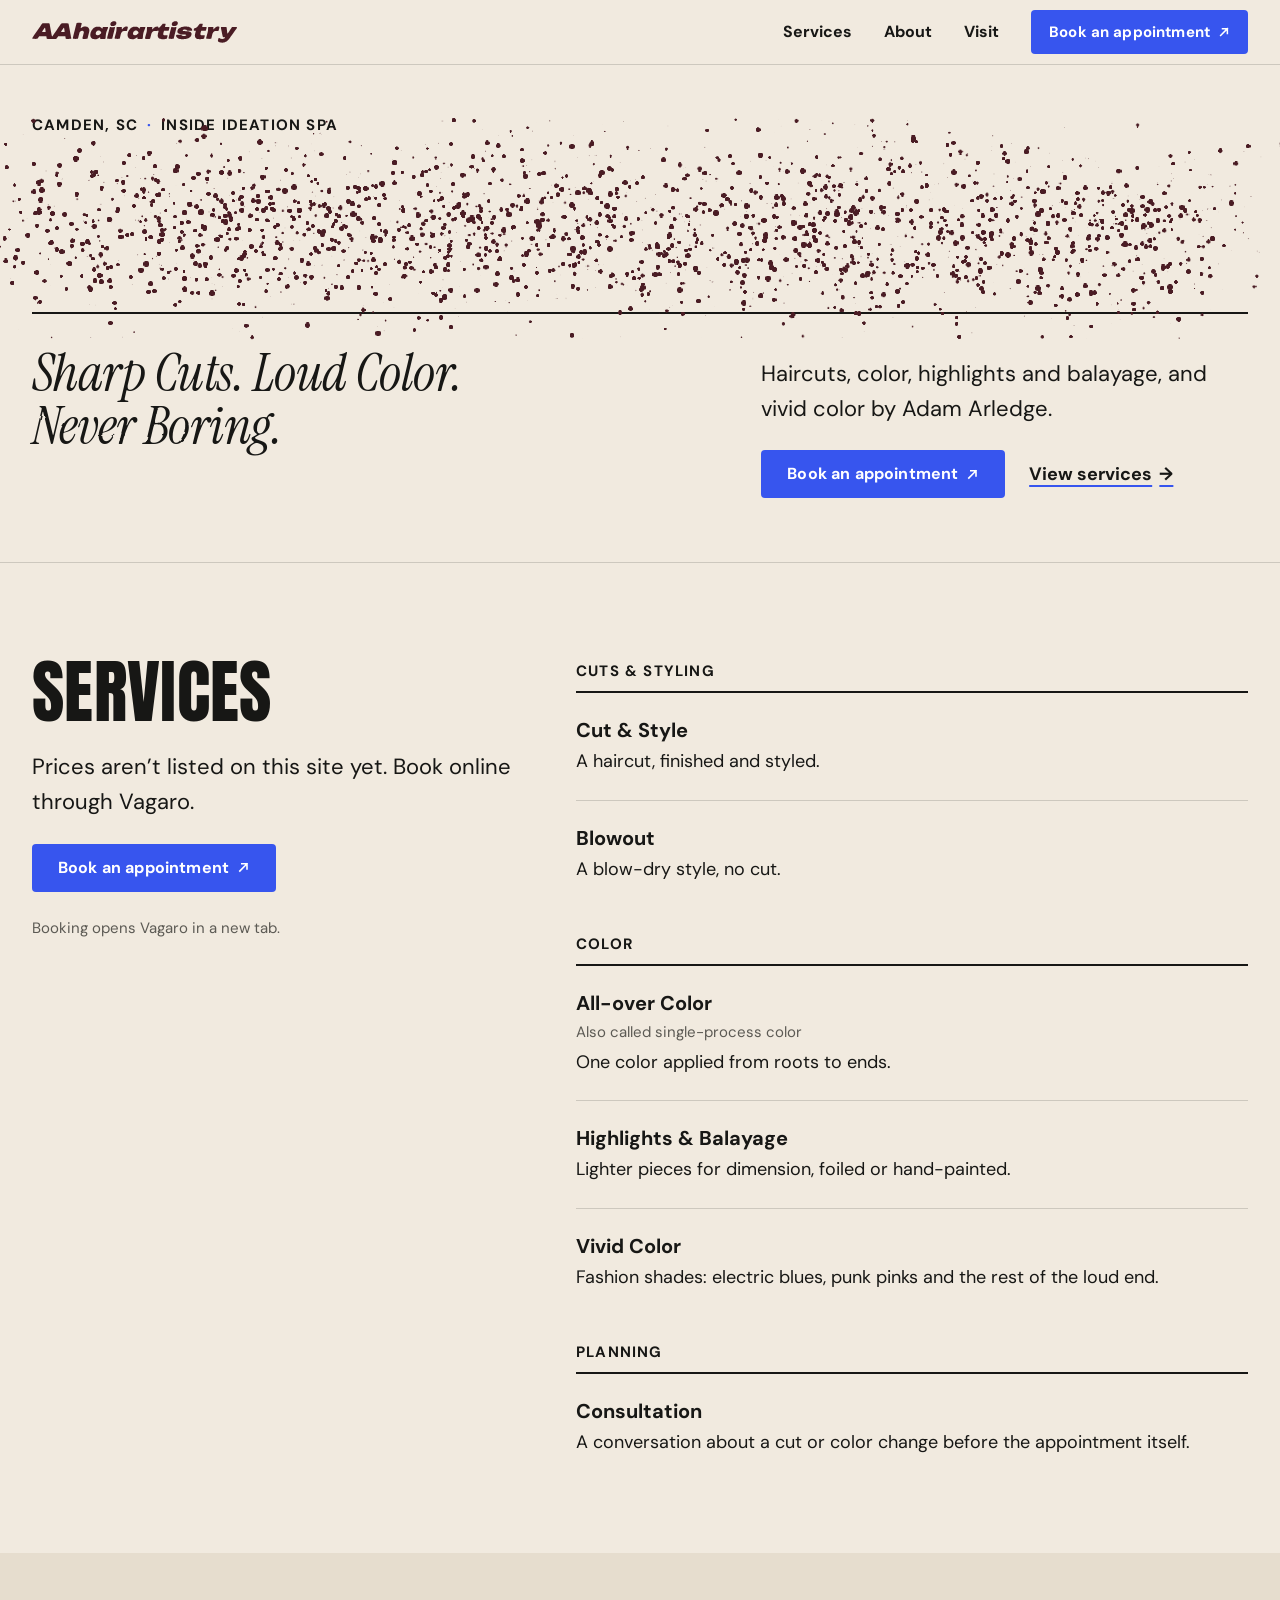
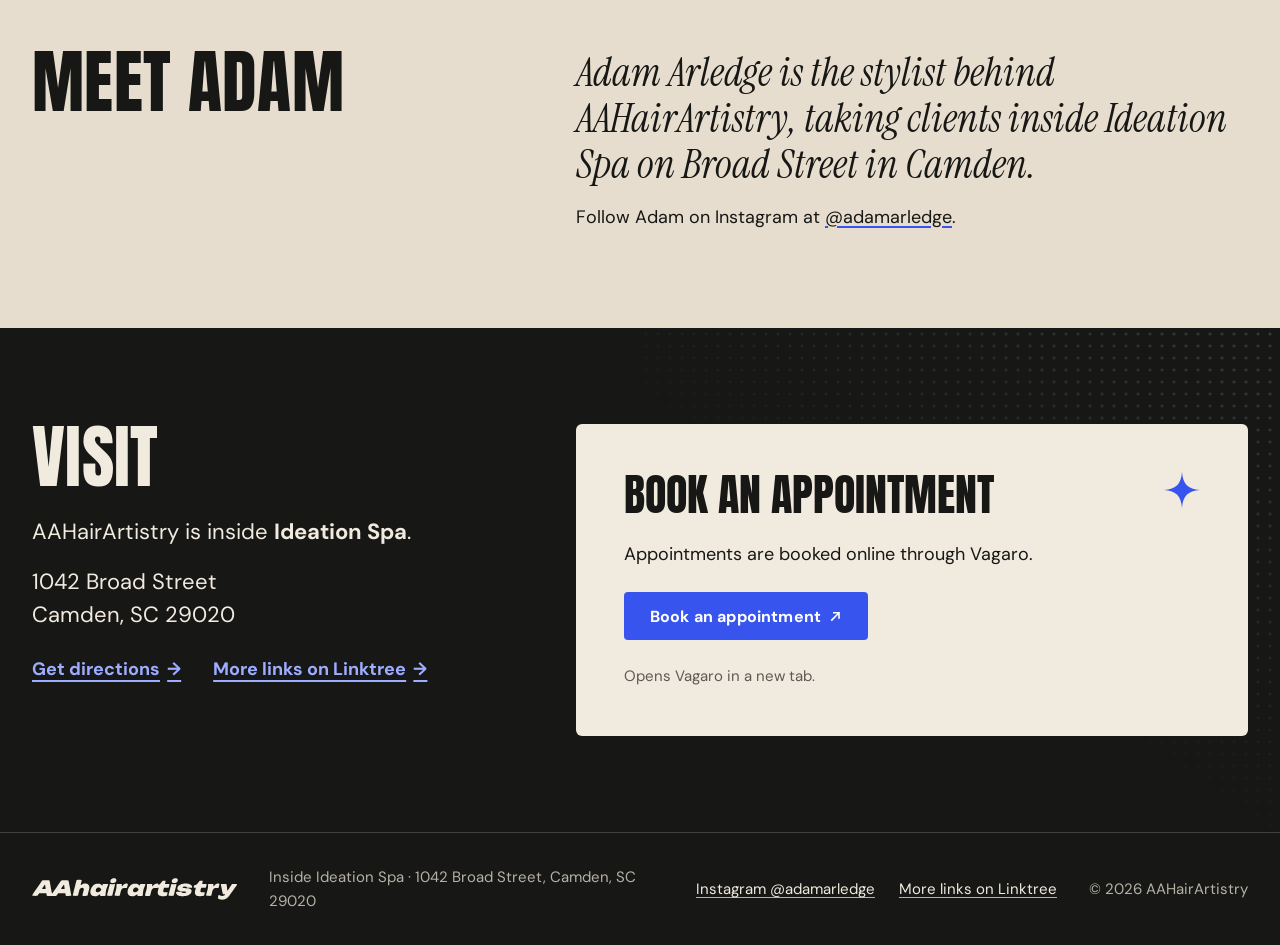
==== commit 1482a18a: "Print the new slanted wordmark in halftone dots again The hero draws the custom slanted lettering (w" ====
--- a/index.html
+++ b/index.html
@@ -33,8 +33,8 @@
   <link rel="stylesheet" href="css/styles.css">
   <!-- Set before the first paint, so nothing moves when the scripts run:
        "js" lays out the header with the Menu button (js/main.js makes it work),
-       "assemble" hides the finished hero wordmark (its space stays reserved)
-       until js/wordmark.js assembles it (it shows anyway after 3s if the
+       "assemble" hides the solid hero wordmark (its space stays reserved)
+       until js/wordmark.js draws it in dots (it shows anyway after 3s if the
        script never runs); "ink" hides the tagline until js/ink.js bleeds it in (same
        3s safety net). If main.js hasn't run by the time the page has loaded, the
        header goes back to its plain list of links. -->
@@ -148,8 +148,9 @@
         <p class="hero__place"><span>Camden, SC</span><span class="hero__dot" aria-hidden="true">&middot;</span><span>Inside Ideation Spa</span></p>
 
         <!-- The wordmark: two lines on narrow screens, one line from 40em. It's
-             in the page as finished SVG; js/wordmark.js only plays the opening
-             assembly over it. -->
+             in the page as solid SVG (the fallback, and what reserves the
+             space); js/wordmark.js redraws it in halftone dots and plays the
+             opening assembly. -->
         <h1 class="hero__title" id="hero-title">
           <span class="visually-hidden">AAHairArtistry</span>
           <span class="hero__art"><svg class="wordmark-art wordmark-art--stack" viewBox="0 0 681.6 277.9" aria-hidden="true" focusable="false"><use href="#wordmark-stack"/></svg><svg class="wordmark-art wordmark-art--line" viewBox="0 0 1257.3 141.4" aria-hidden="true" focusable="false"><use href="#wordmark-line"/></svg></span>
--- a/css/styles.css
+++ b/css/styles.css
@@ -359,12 +359,12 @@
 .hero__place span { display: inline-block; }
 .hero__dot { margin-inline: 0.6em; color: var(--cobalt); }
 
-/* The masthead: the solid wordmark, two lines on narrow screens and one line
-   from 40em. Its SVG is in the page from the start, so its space is reserved.
-   html.assemble (set in the <head>) keeps it hidden until js/wordmark.js
-   assembles it from fragments; it shows after 3s if the script never runs,
-   and straight away under "reduce motion". */
-.hero { overflow: hidden; } /* the fragments start slightly outside the wordmark */
+/* The masthead: the wordmark, two lines on narrow screens and one line from
+   40em, drawn as halftone dots by js/wordmark.js (canvases that take their dot
+   color from this element). The solid SVG underneath reserves the space and is
+   the fallback: html.assemble (set in the <head>) keeps it hidden until the
+   dots are drawn, and it shows after 3s if the script never runs. */
+.hero { overflow: hidden; } /* the loose dots start slightly outside the wordmark */
 .hero__title {
   color: var(--burgundy);
   padding-bottom: var(--s2);
@@ -373,14 +373,11 @@
 .hero__art { display: block; position: relative; }
 .hero__art .wordmark-art--stack { max-width: 26rem; }
 .hero__art .wordmark-art--line { display: none; max-width: 75rem; }
-@media (prefers-reduced-motion: no-preference) {
-  .assemble .hero__art:not(.is-assembled) > .wordmark-art {
-    visibility: hidden;
-    animation: wordmark-reveal 0s 3s forwards;
-  }
-}
+.assemble .hero__art:not(.is-drawn) > .wordmark-art { visibility: hidden; animation: wordmark-reveal 0s 3s forwards; }
+.hero__art.is-drawn > .wordmark-art { visibility: hidden; }
 @keyframes wordmark-reveal { to { visibility: visible; } }
-.hero__pieces { position: absolute; left: 0; top: 0; overflow: visible; pointer-events: none; fill: currentColor; }
+.hero__dots, .hero__scatter { position: absolute; pointer-events: none; }
+.hero__art.is-assembling .hero__dots { visibility: hidden; }
 
 .hero__body { display: grid; gap: var(--s3); padding-top: var(--s1); }
 .hero__tagline {
@@ -756,6 +753,8 @@
 @media (prefers-reduced-motion: reduce) {
   html { scroll-behavior: auto; }
   *, *::before, *::after { transition: none !important; animation: none !important; }
+  /* Not motion: shows the solid wordmark if its script never runs */
+  .assemble .hero__art:not(.is-drawn) > .wordmark-art { animation: wordmark-reveal 0s 3s forwards !important; }
 }
 
 /* ---------- Print ---------- */
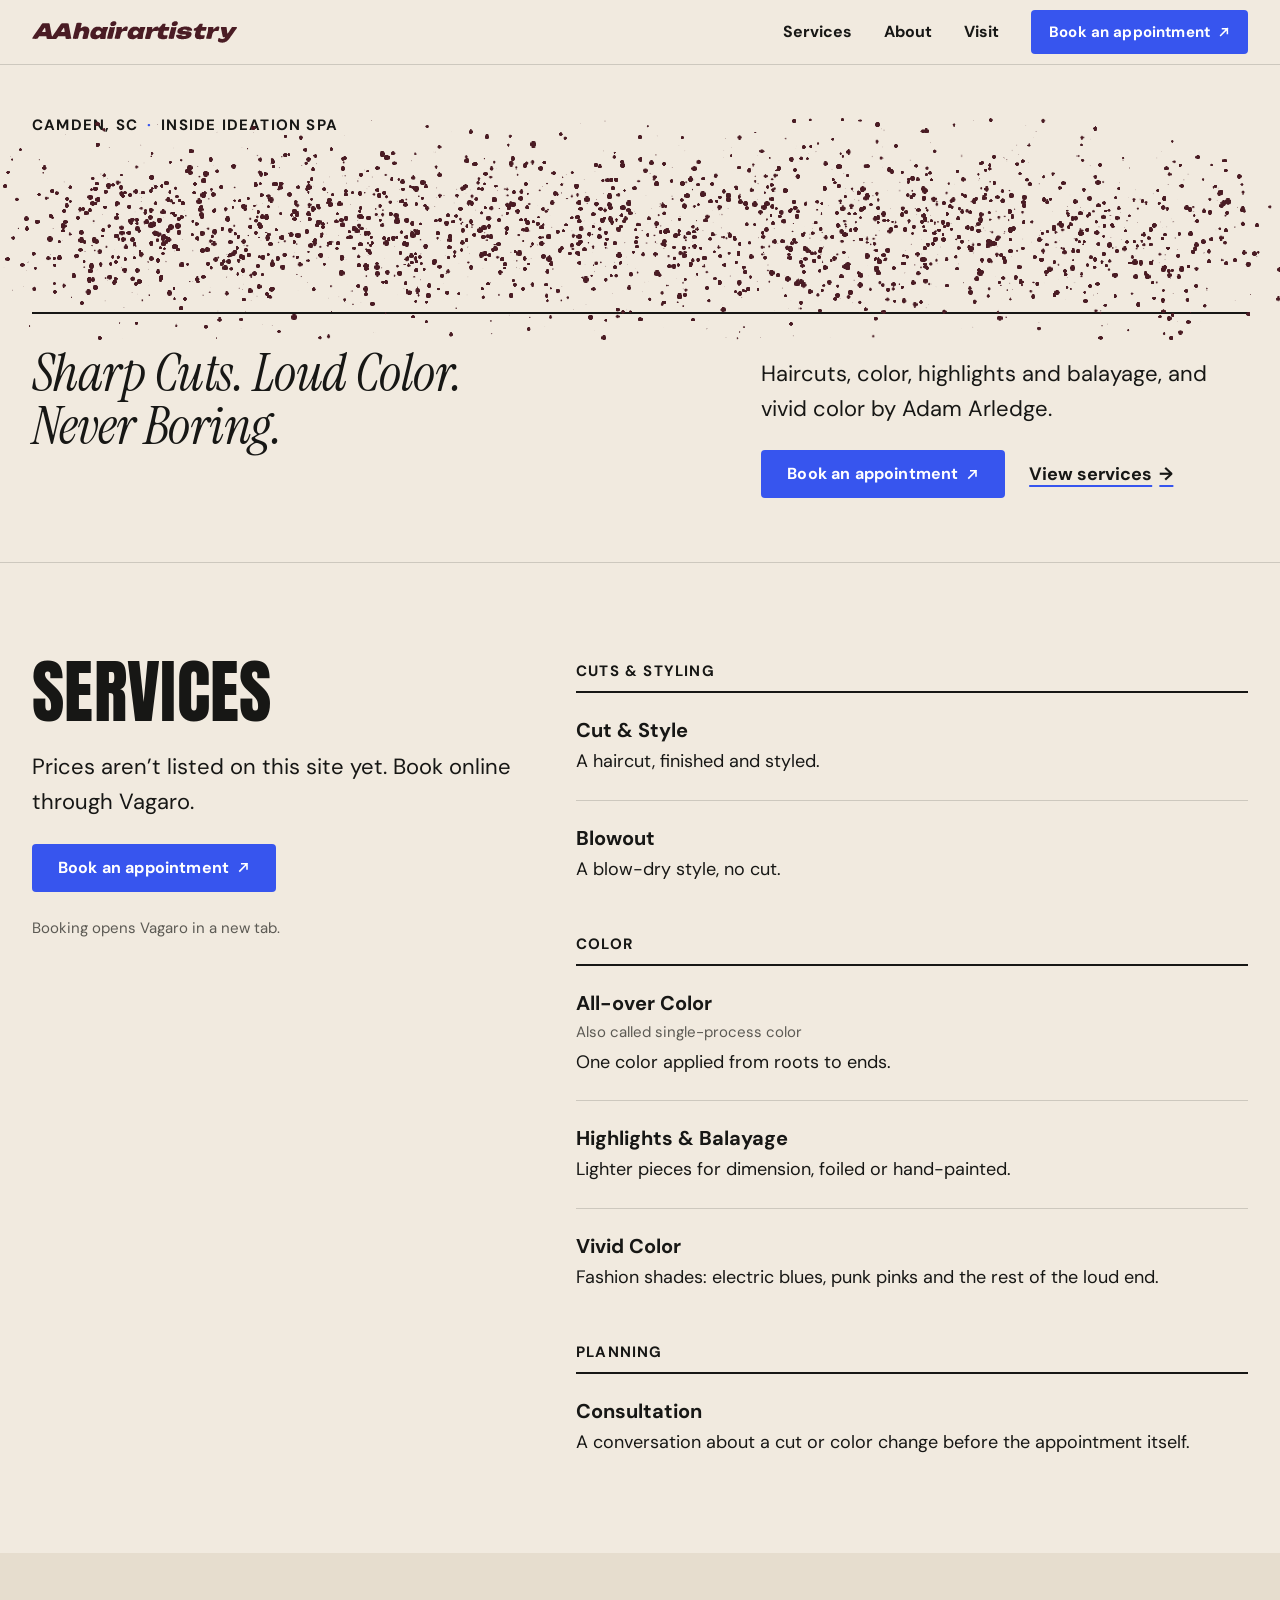
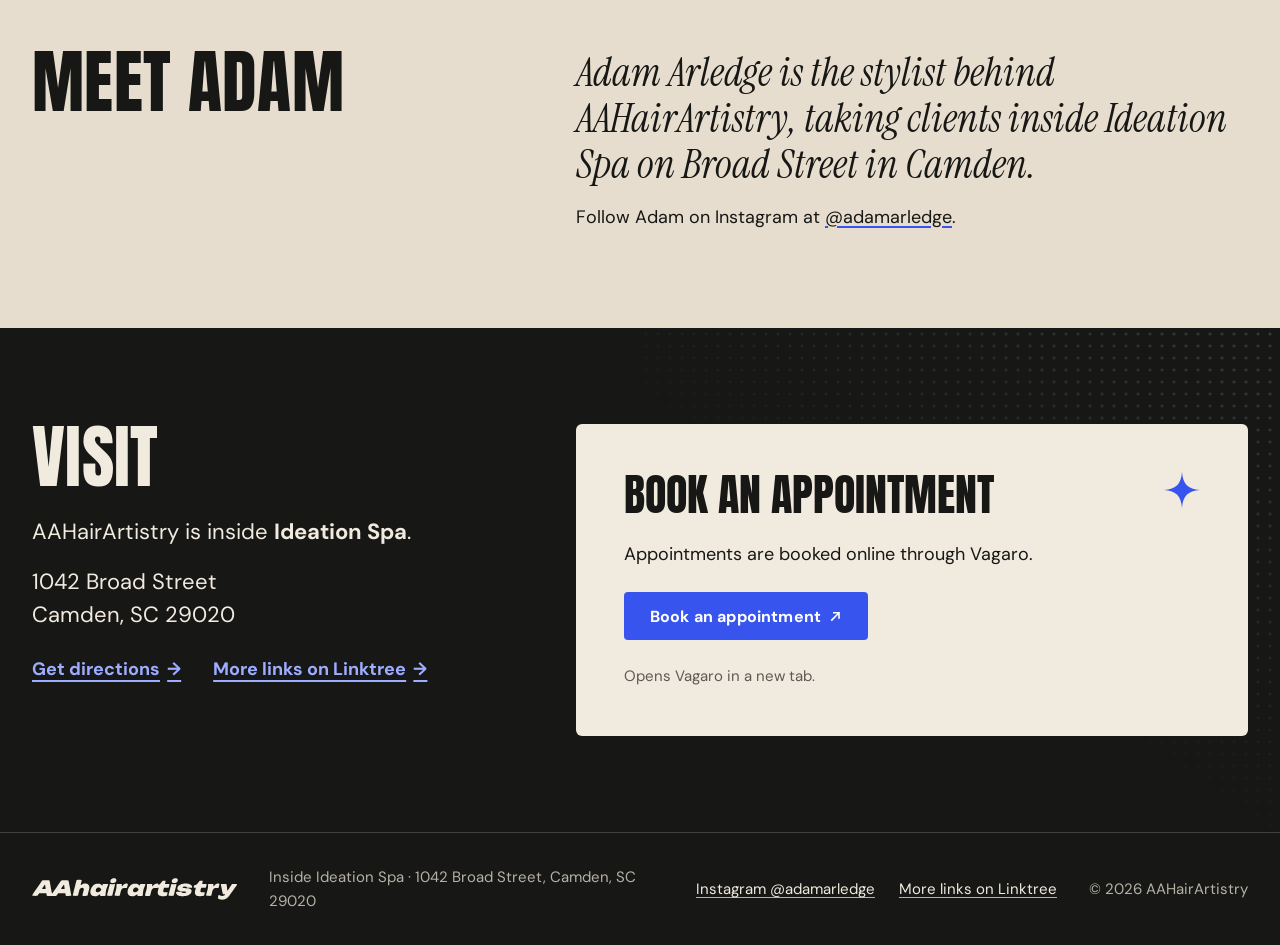
==== commit 22b39d81: "Bleed the tagline in only after the wordmark has formed js/wordmark.js now signals when its dots hav" ====
--- a/index.html
+++ b/index.html
@@ -35,8 +35,8 @@
        "js" lays out the header with the Menu button (js/main.js makes it work),
        "assemble" hides the solid hero wordmark (its space stays reserved)
        until js/wordmark.js draws it in dots (it shows anyway after 3s if the
-       script never runs); "ink" hides the tagline until js/ink.js bleeds it in (same
-       3s safety net). If main.js hasn't run by the time the page has loaded, the
+       script never runs); "ink" hides the tagline until js/ink.js bleeds it in, after
+       the wordmark has formed (it shows anyway after 7s). If main.js hasn't run by the time the page has loaded, the
        header goes back to its plain list of links. -->
   <script>
     (function (root) {
--- a/css/styles.css
+++ b/css/styles.css
@@ -388,15 +388,16 @@
   letter-spacing: -0.01em;
 }
 /* Each phrase is a span, so lines break only between phrases.
-   Ink bleed (js/ink.js): on load the phrases soak in one after another, like
-   ink on paper. Each starts as a swollen, feathered blot with fibrous edges
+   Ink bleed (js/ink.js): once the hero wordmark has formed, the phrases soak
+   in one after another, like ink on paper. Each starts as a swollen, feathered blot with fibrous edges
    (its SVG filter in the page's sprite), then draws in to crisp letters.
    html.ink is set in the <head> so the tagline is hidden from the first paint
-   rather than flashing; it appears anyway after 3s if the script never runs.
+   rather than flashing; it appears anyway after 7s (once the wordmark would
+   have formed) if the script never runs.
    Under "reduce motion" the tagline is simply shown. */
 .hero__tagline span { display: inline-block; }
 @media (prefers-reduced-motion: no-preference) {
-  .ink .hero__tagline span { opacity: 0; animation: ink-fallback 0s 3s forwards; }
+  .ink .hero__tagline span { opacity: 0; animation: ink-fallback 0s 7s forwards; }
   .ink .hero__tagline.is-bleeding span {
     animation: ink-in 1.8s cubic-bezier(0.2, 0.6, 0.35, 1) both;
     animation-delay: calc(0.1s + var(--ink-order, 0) * 0.42s);
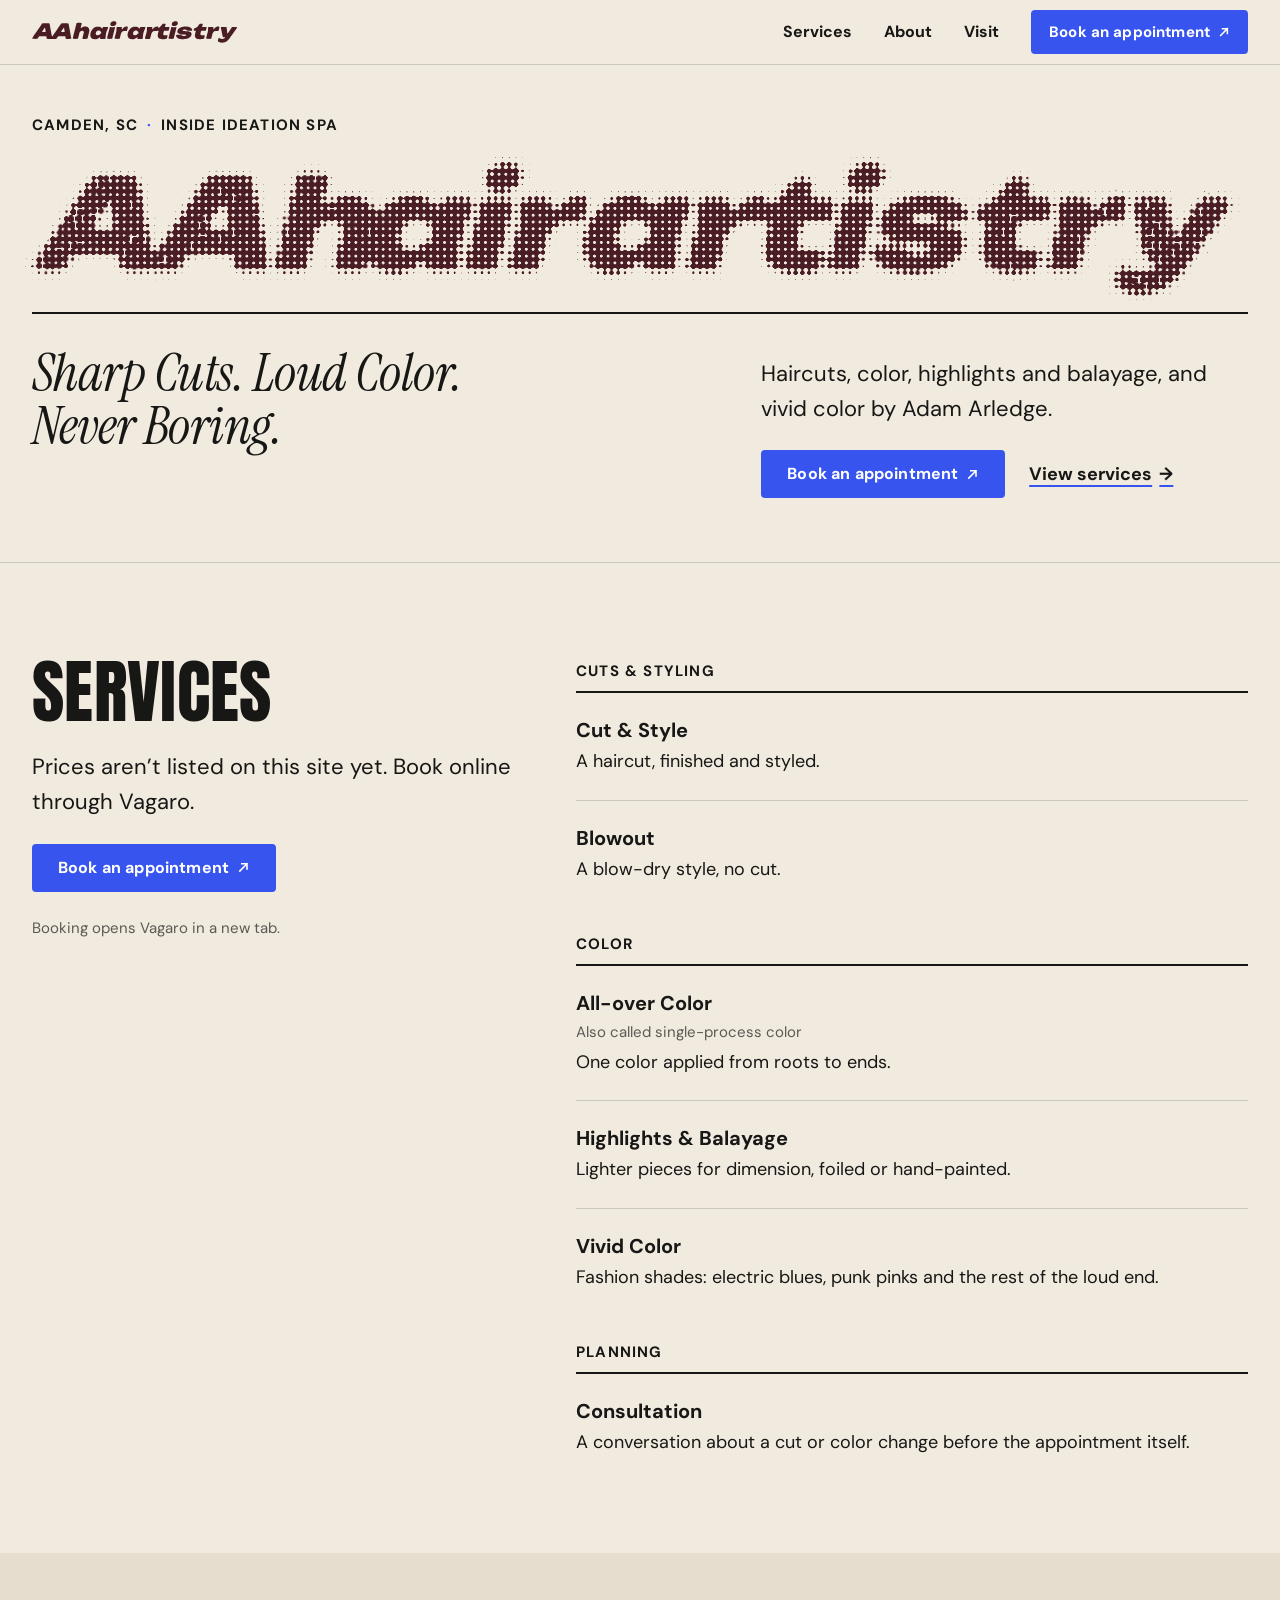
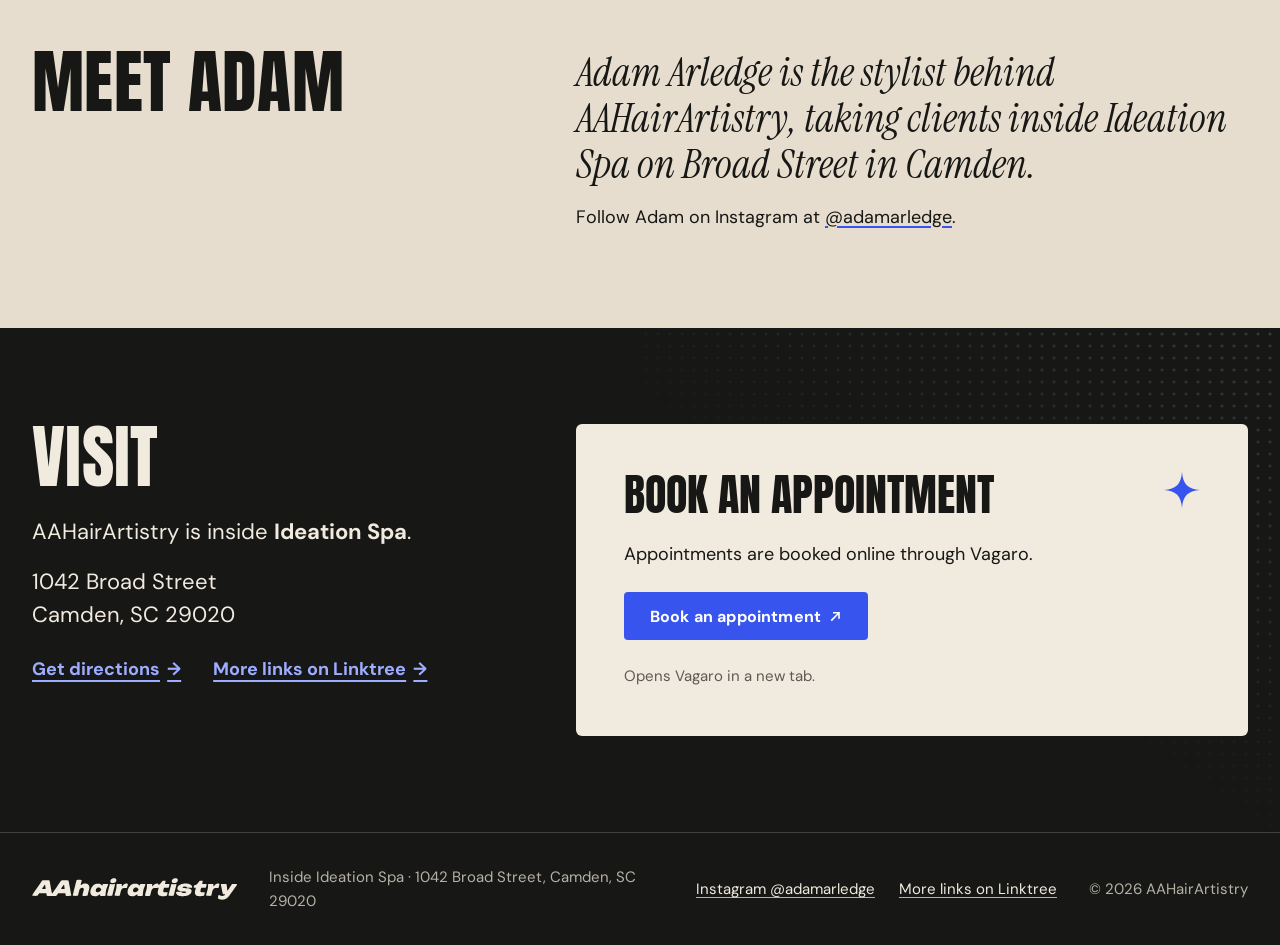
==== commit 74720846: "Shorten the opening sequence to about 5 seconds The wordmark's dots now float for 1.3s and gather ov" ====
--- a/index.html
+++ b/index.html
@@ -36,7 +36,7 @@
        "assemble" hides the solid hero wordmark (its space stays reserved)
        until js/wordmark.js draws it in dots (it shows anyway after 3s if the
        script never runs); "ink" hides the tagline until js/ink.js bleeds it in, after
-       the wordmark has formed (it shows anyway after 7s). If main.js hasn't run by the time the page has loaded, the
+       the wordmark has formed (it shows anyway after 5s). If main.js hasn't run by the time the page has loaded, the
        header goes back to its plain list of links. -->
   <script>
     (function (root) {
@@ -90,22 +90,22 @@
     <symbol id="wordmark-small" viewBox="0 0 1319.8 141.4"><path fill-rule="evenodd" d="M521.3 32.7c-1.5 0.1-2.8 0.2-4.3 0c-1.8-0.2-4.1-0.5-5.6-1.1c-1.3-0.4-2.2-0.9-3.2-1.6c-1-0.7-2-1.7-2.8-2.6c-0.7-0.9-1.1-1.9-1.4-3c-0.3-1.1-0.5-2.3-0.5-3.5c0-1.3 0.3-2.7 0.6-4c0.3-1.3 0.8-2.5 1.4-3.7c0.6-1.2 1.3-2.3 2.2-3.3c0.9-1.1 2-2.1 3.1-3c1.1-0.9 2.5-1.7 3.8-2.4c1.2-0.6 2.3-1.1 3.7-1.5c1.5-0.4 3.2-0.8 4.8-1c1.7-0.2 3.5-0.3 5.1-0.2c1.5 0.1 3 0.3 4.3 0.6c1.2 0.3 2.5 0.7 3.5 1.2c0.8 0.4 1.5 0.8 2.2 1.3c0.8 0.6 1.6 1.5 2.2 2.2c0.5 0.6 0.8 1.2 1.1 1.8c0.3 0.7 0.6 1.7 0.7 2.5c0.1 0.7 0.2 1.2 0.2 2c0 1-0.2 2.4-0.5 3.7c-0.4 1.6-1.2 3.6-2 5c-0.5 1.1-1.1 1.9-1.7 2.7c-0.6 0.8-1.2 1.4-2 2.1c-1 0.9-2.4 2-3.8 2.8c-1.6 0.9-3.5 1.7-5.3 2.2c-1.8 0.5-3.9 0.8-5.6 0.9zM916.3 32.7c-1.5 0.1-2.8 0.2-4.3 0c-1.8-0.2-4.1-0.5-5.6-1.1c-1.3-0.4-2.2-0.9-3.2-1.6c-1-0.7-2-1.7-2.8-2.6c-0.7-0.9-1.1-1.9-1.4-3c-0.3-1.1-0.5-2.3-0.5-3.5c0-1.3 0.3-2.7 0.6-4c0.3-1.3 0.8-2.5 1.4-3.7c0.6-1.2 1.3-2.3 2.2-3.3c0.9-1.1 2-2.1 3.1-3c1.1-0.9 2.5-1.7 3.8-2.4c1.2-0.6 2.3-1.1 3.7-1.5c1.5-0.4 3.2-0.8 4.8-1c1.7-0.2 3.5-0.3 5.1-0.2c1.5 0.1 3 0.3 4.3 0.6c1.2 0.3 2.5 0.7 3.5 1.2c0.8 0.4 1.5 0.8 2.2 1.3c0.8 0.6 1.6 1.5 2.2 2.2c0.5 0.6 0.8 1.2 1.1 1.8c0.3 0.7 0.6 1.7 0.7 2.5c0.1 0.7 0.2 1.2 0.2 2c0 1-0.2 2.4-0.5 3.7c-0.4 1.6-1.2 3.6-2 5c-0.5 1.1-1.1 1.9-1.7 2.7c-0.6 0.8-1.2 1.4-2 2.1c-1 0.9-2.4 2-3.8 2.8c-1.6 0.9-3.5 1.7-5.3 2.2c-1.8 0.5-3.9 0.8-5.6 0.9zM353.7 114.8c-3.9 0.7-21 0.5-24.9 0.1c-1.2-0.1-1.7-0.2-2.3-0.6c-0.6-0.3-1.2-0.9-1.6-1.5c-0.3-0.5-0.5-1.2-0.6-1.8c-0.1-0.6 0-0.8 0.1-1.7c0.7-4.1 7.4-28 8.4-33.7c0.3-1.9 0.4-2.6 0.3-3.8c-0.1-1.2-0.2-2.4-0.7-3.5c-0.5-1.1-1.3-2.1-2.2-2.9c-0.9-0.7-2-1.2-3.2-1.6c-1.2-0.4-2.5-0.5-3.8-0.6c-1.5-0.1-3.4 0.1-4.8 0.4c-1.1 0.2-2 0.5-2.9 0.8c-0.7 0.3-1.3 0.5-1.9 0.9c-0.8 0.4-1.6 1-2.3 1.5c-0.7 0.6-1.3 1.1-2 1.8c-0.9 1.1-2.2 2.7-2.9 4.1c-0.7 1.3-0.9 1.9-1.6 3.8c-1.9 5.8-7.6 31.5-8.7 35c-0.2 0.7-0.3 0.8-0.5 1.2c-0.2 0.4-0.6 0.8-0.9 1c-0.3 0.3-0.7 0.5-1.2 0.7c-0.6 0.2-1 0.3-2 0.3c-3.6 0.3-20.2 0.4-24.1 0c-1.3-0.1-1.8-0.1-2.5-0.5c-0.7-0.3-1.3-0.9-1.7-1.5c-0.4-0.6-0.6-1.4-0.6-2.1c-0.1-0.7 0.1-0.9 0.3-2.2c1.6-8.2 20.7-84.8 23-92.4c0.3-1.1 0.3-1.3 0.7-1.8c0.3-0.5 0.8-1 1.3-1.3c0.4-0.3 0.7-0.4 1.1-0.5c0.5-0.1 0.9-0.2 1.8-0.3c3.4-0.2 20-0.4 23.9 0c1.3 0.1 1.8 0.2 2.5 0.5c0.6 0.3 1.1 0.7 1.5 1.2c0.3 0.4 0.6 1 0.7 1.5c0.1 0.6 0.1 0.9 0 1.8c-0.4 3.6-6 22.7-6.3 25.7c-0.1 0.6-0.1 0.8 0 1.2c0.1 0.3 0.5 0.7 0.8 0.9c0.2 0.1 0.6 0.2 0.8 0.2c0.3 0 0.4 0 0.8-0.2c1.2-0.5 4.6-3.2 7.1-4.5c2.5-1.3 5.3-2.4 7.8-3.1c2.3-0.7 4.5-1.1 6.6-1.3c2-0.2 3.8-0.3 5.8-0.2c2.3 0.1 5.4 0.5 7.3 0.9c1.3 0.3 2.3 0.6 3.3 0.9c1 0.3 1.8 0.6 2.8 1.1c1.4 0.7 3.1 1.7 4.5 2.9c1.4 1.2 2.9 2.8 3.9 4.2c0.8 1.1 1.3 2.2 1.9 3.3c0.5 1 0.8 2.1 1.1 3.2c0.3 1 0.5 2 0.7 3c0.2 1.1 0.4 2.3 0.5 3.3c0.1 0.9 0.1 1.5 0 2.5c-0.1 1.5-0.4 4.1-0.6 5.8c-0.2 1.5-0.3 2-0.8 4c-1.4 6.5-8.8 36.8-10.1 40.7c-0.2 0.7-0.3 0.8-0.5 1.2c-0.3 0.4-0.5 0.7-1 1c-0.6 0.4-1.1 0.6-2.3 0.8zM248.7 114.8c-3.9 0.6-22.9 0.5-27.2 0.1c-1.4-0.1-1.9-0.2-2.7-0.5c-0.6-0.3-1-0.6-1.4-1.1c-0.4-0.4-0.5-0.7-0.8-1.5c-0.7-2.1-1.3-10.7-2.1-12.5c-0.2-0.5-0.4-0.7-0.7-0.9c-0.3-0.2-0.6-0.2-1.3-0.3c-4.3-0.5-40-1.3-44 0.1c-0.7 0.3-0.7 0.3-1.2 0.9c-1.7 1.8-7.4 12-9.3 14.1c-0.6 0.7-0.9 0.9-1.5 1.2c-0.6 0.3-0.9 0.3-2.2 0.5c-6 0.7-48.4 0.4-54.7 0c-1.3-0.1-1.7-0.1-2.3-0.3c-0.6-0.2-1.1-0.4-1.5-0.8c-0.5-0.4-0.8-0.7-1.2-1.5c-0.9-2.1-1.4-10.9-2.2-12.8c-0.3-0.6-0.4-0.9-0.8-1.1c-0.4-0.2-0.6-0.2-1.3-0.3c-4.3-0.5-40-1.3-44 0.1c-0.7 0.3-0.7 0.3-1.2 0.9c-1.7 1.8-7.5 12-9.3 14c-0.6 0.7-0.8 0.9-1.4 1.2c-0.5 0.3-0.8 0.4-1.8 0.5c-3.7 0.5-23 0.4-26.6 0c-0.9-0.1-1.2-0.2-1.7-0.4c-0.5-0.2-0.9-0.5-1.2-0.8c-0.4-0.4-0.7-0.8-0.9-1.3c-0.2-0.5-0.3-1-0.3-1.5c0-0.6 0.1-1.2 0.4-1.9c0.4-0.9 0.8-1.3 1.9-2.9c6.1-9.1 55.1-80.7 60.4-87.9c0.8-1 0.9-1.3 1.3-1.7c0.4-0.4 0.8-0.7 1.3-0.9c0.7-0.3 1.2-0.3 2.7-0.4c5.3-0.4 33.2-0.5 38.4 0c1.3 0.1 1.8 0.2 2.5 0.5c0.6 0.3 1.1 0.8 1.5 1.3c0.3 0.4 0.5 0.8 0.7 1.5c0.4 1.1 0.5 2.2 1 4.7c1.9 9.9 11.9 67.6 13.9 73.8c0.3 0.9 0.3 1.2 0.7 1.5c0.4 0.4 1 0.7 1.5 0.7c0.5 0 0.9-0.2 1.3-0.5c0.5-0.3 0.6-0.6 1.3-1.5c4.8-6.4 48.6-71.5 54-78.7c0.9-1.2 1.1-1.6 1.7-2c0.4-0.4 0.8-0.6 1.3-0.7c0.6-0.2 0.9-0.2 2-0.3c4.8-0.4 33.8-0.3 38.5 0c1.1 0.1 1.4 0.1 2 0.3c0.4 0.1 0.8 0.3 1.2 0.5c0.4 0.3 0.9 0.7 1.2 1.2c0.3 0.5 0.4 0.6 0.6 1.6c2 7 15.3 79.8 16.8 89c0.3 1.7 0.5 2.1 0.4 3c0 0.7-0.1 1.4-0.5 2c-0.3 0.6-0.9 1.2-1.5 1.6c-0.6 0.4-0.9 0.4-2 0.6zM844.9 117.1c-2.2 0.1-4.6 0.1-6.6 0.1c-1.8-0.1-3.4-0.2-5.1-0.4c-1.7-0.2-3.5-0.5-5.1-0.8c-1.6-0.4-3.3-0.8-4.8-1.3c-1.5-0.5-2.9-1.2-4.2-1.9c-1.1-0.6-2.1-1.2-3.2-2c-1.1-0.9-2.4-2.2-3.2-3.1c-0.6-0.6-0.8-1-1.3-1.7c-0.7-1.1-1.6-3-2.1-4.5c-0.4-1.3-0.6-2.4-0.9-3.7c-0.2-1.4-0.5-3-0.5-4.5c0-1.5 0.2-2.9 0.4-4.3c0.2-1.5 0.3-2.5 0.7-4.5c0.9-4.2 4.6-17.2 4.8-19.6c0-0.5 0-0.7-0.1-1c-0.1-0.2-0.2-0.5-0.4-0.6c-0.4-0.3-1.1-0.3-1.8-0.4c-1.2-0.1-3.6-0.3-5 0.1c-1 0.3-1.7 1.1-2.5 1.4c-0.6 0.2-0.9 0.3-1.7 0.4c-1.8 0.1-6.9-0.8-9.3-0.9c-1.4-0.1-2.3-0.1-3.5 0c-1.2 0.1-2.6 0.3-3.8 0.5c-1.2 0.2-2.3 0.5-3.3 0.8c-1 0.3-2.1 0.7-3 1.2c-0.8 0.4-1.5 0.8-2.3 1.4c-1 0.7-2.1 1.5-3 2.4c-0.9 0.8-1.7 1.8-2.3 2.7c-0.6 0.8-1 1.3-1.5 2.3c-0.8 1.4-1.9 3.9-2.5 5.5c-0.4 1.1-0.5 1.4-0.9 2.8c-1.3 4.5-5.8 24.6-7 28.1c-0.3 0.8-0.4 1.1-0.7 1.5c-0.3 0.4-0.7 0.8-1.2 1.1c-0.7 0.4-1.4 0.5-2.8 0.7c-4 0.5-19.8 0.2-23.4 0c-1.1-0.1-1.5-0.1-2.2-0.3c-0.5-0.1-0.9-0.3-1.3-0.6c-0.5-0.4-1.1-1-1.3-1.7c-0.3-0.7-0.3-1.2-0.3-2.5c0.4-5.7 9.2-32.3 11.1-44.7c1.3-8.5 0.8-18.8 1.1-21.9c0.1-0.9 0.1-1.1 0.3-1.7c0.2-0.5 0.3-0.9 0.6-1.3c0.4-0.5 1-1.1 1.6-1.4c0.7-0.3 1.1-0.4 2.3-0.5c3.8-0.4 20.6-0.3 24.6 0c1.3 0.1 1.8 0.1 2.5 0.4c0.6 0.3 1.2 0.7 1.6 1.2c0.4 0.4 0.6 1 0.8 1.5c0.2 0.5 0.2 0.9 0.2 1.7c0 1.8-1.1 7.4-0.7 9c0.1 0.6 0.4 0.9 0.7 1.1c0.3 0.2 0.8 0.3 1.2 0.2c0.4-0.1 0.6-0.3 1-0.6c0.9-0.8 2.4-3.2 3.8-4.7c1.4-1.6 3-3.2 4.5-4.5c1.4-1.2 2.7-2.1 4.2-3c1.4-0.9 3-1.7 4.5-2.4c1.3-0.5 2.5-0.9 3.8-1.2c1.3-0.3 2.4-0.5 3.8-0.7c1.6-0.2 3.8-0.3 5.3-0.2c1.1 0.1 2.2 0.2 3 0.4c0.6 0.2 1.1 0.3 1.5 0.7c0.5 0.3 0.9 0.9 1.2 1.3c0.2 0.4 0.3 0.8 0.4 1.3c0.1 0.6-0.1 1.6 0 2.2c0.1 0.4 0.2 0.6 0.4 0.8c0.2 0.3 0.6 0.6 1 0.7c0.4 0.1 0.8 0.1 1.3-0.1c1.1-0.3 3.9-1.6 5-2.2c0.5-0.3 0.6-0.3 1.2-0.8c2.5-2.3 15.9-18.3 18.5-21c0.7-0.7 0.8-0.9 1.4-1.2c0.7-0.4 1.5-0.5 2.7-0.7c2.3-0.3 8.3-0.1 10.5 0c0.9 0.1 1.4 0.1 2 0.3c0.5 0.1 0.9 0.3 1.3 0.6c0.5 0.4 1 0.9 1.3 1.5c0.3 0.6 0.4 1 0.3 2c-0.1 2.6-3.2 12.3-3.4 14.3c-0.1 0.5-0.1 0.7 0 1c0.1 0.3 0.2 0.6 0.5 0.8c0.3 0.3 0.7 0.3 1.5 0.4c3.1 0.5 19.7-0.4 22.8 0.2c0.8 0.2 1 0.3 1.5 0.6c0.4 0.3 0.9 0.7 1.2 1.2c0.3 0.4 0.4 0.9 0.6 1.3c0.1 0.5 0.2 0.7 0.1 1.5c-0.2 2.6-3.2 14.3-4.1 16.8c-0.3 0.7-0.4 0.9-0.7 1.3c-0.3 0.4-0.7 0.8-1.2 1.1c-0.7 0.4-1.4 0.5-2.8 0.7c-4.1 0.5-22-0.3-24.6 0c-0.5 0.1-0.6 0.1-0.9 0.2c-0.3 0.1-0.4 0.2-0.7 0.7c-1.1 1.9-3.9 13.7-4.4 17.8c-0.3 2.1-0.3 3.5 0 4.8c0.2 1 0.4 1.8 0.9 2.5c0.4 0.5 0.8 0.9 1.3 1.3c0.6 0.4 1.1 0.7 1.9 0.9c1.3 0.4 3.5 0.7 5.2 0.9c1.7 0.1 3.2 0.1 5.1 0c2.5-0.1 6.9-1 8.6-1c0.7 0 1 0 1.5 0.1c0.5 0.1 0.9 0.3 1.3 0.5c0.4 0.3 0.8 0.6 1.1 1c0.3 0.4 0.5 0.7 0.6 1.2c0.1 0.5 0.2 0.7 0.1 1.5c-0.2 2.5-3.1 13.5-3.9 15.9c-0.2 0.8-0.3 1.1-0.6 1.5c-0.2 0.4-0.5 0.7-0.9 1c-0.4 0.3-0.9 0.6-1.7 0.8c-1.4 0.5-4 0.9-6.1 1.2c-2.2 0.4-4.6 0.7-6.8 0.9c-2.1 0.2-4.2 0.4-6.3 0.5zM1083.9 117.1c-2.9 0.1-7 0.1-9.8-0.1c-2-0.1-3.6-0.4-5.3-0.6c-1.6-0.3-3-0.6-4.5-1c-1.4-0.4-2.8-0.9-4.2-1.5c-1.3-0.6-2.6-1.3-3.6-1.9c-0.8-0.5-1.4-0.9-2.2-1.6c-1-0.9-2.4-2.3-3.3-3.4c-0.6-0.8-1-1.5-1.4-2.3c-0.5-0.9-0.9-1.9-1.3-3c-0.4-1.3-0.8-2.8-1-4.3c-0.2-1.5-0.4-2.9-0.4-4.7c0.1-2.3 0.5-4.8 1.1-8c1-5 4.3-16.3 4.7-19.1c0.1-0.8 0.2-1.1 0.1-1.5c-0.1-0.3-0.3-0.6-0.5-0.8c-0.2-0.2-0.4-0.3-0.8-0.4c-1.2-0.3-5.6 0.1-7.3-0.1c-1-0.1-1.7-0.2-2.3-0.5c-0.4-0.2-0.7-0.4-1-0.7c-0.3-0.3-0.6-0.6-0.8-1.1c-0.3-0.6-0.5-1.4-0.5-2.5c0-1.8 1.1-5.8 1.8-7.5c0.4-1 0.8-1.6 1.3-2.2c0.4-0.5 0.7-0.6 1.4-1c2.3-1.4 10-3.2 15-6.9c6.7-5 17.2-20.3 19.9-22.3c0.6-0.4 0.7-0.4 1.2-0.6c0.5-0.2 0.9-0.2 1.7-0.3c2.1-0.2 9.2-0.2 11.3 0c0.8 0.1 1.2 0.1 1.7 0.3c0.4 0.2 0.8 0.4 1.2 0.7c0.4 0.3 0.8 0.8 1 1.2c0.2 0.4 0.4 0.9 0.4 1.5c0.1 0.7-0.1 1.2-0.3 2.3c-0.5 2.5-2.9 10.8-3.1 12.6c-0.1 0.5-0.1 0.7 0 1c0.1 0.3 0.2 0.6 0.5 0.8c0.3 0.3 0.7 0.3 1.5 0.4c3.1 0.5 19.7-0.4 22.8 0.2c0.8 0.2 1 0.3 1.5 0.6c0.4 0.3 0.9 0.7 1.2 1.2c0.3 0.4 0.4 0.9 0.6 1.3c0.1 0.5 0.2 0.7 0.1 1.5c-0.2 2.6-3.2 14.3-4.1 16.8c-0.3 0.7-0.4 0.9-0.7 1.3c-0.3 0.4-0.7 0.8-1.2 1.1c-0.7 0.4-1.4 0.5-2.8 0.7c-4.1 0.5-22-0.3-24.6 0c-0.5 0.1-0.6 0.1-0.9 0.2c-0.3 0.1-0.4 0.2-0.7 0.7c-1.1 1.9-3.9 13.7-4.4 17.8c-0.3 2.1-0.3 3.5 0 4.8c0.2 1 0.4 1.8 0.9 2.5c0.4 0.5 0.8 0.9 1.3 1.3c0.6 0.4 1.1 0.7 1.9 0.9c1.3 0.4 3.5 0.7 5.2 0.9c1.7 0.1 3.2 0.1 5.1 0c2.5-0.1 6.9-1 8.6-1c0.7 0 1 0 1.5 0.1c0.5 0.1 0.9 0.3 1.3 0.5c0.4 0.3 0.8 0.6 1.1 1c0.3 0.4 0.5 0.7 0.6 1.2c0.1 0.5 0.2 0.7 0.1 1.5c-0.2 2.5-3.1 13.5-3.9 15.9c-0.2 0.8-0.3 1.1-0.6 1.5c-0.2 0.4-0.5 0.7-0.9 1c-0.4 0.3-0.9 0.6-1.7 0.8c-1.4 0.5-4 0.9-6.1 1.2c-2.2 0.4-4.6 0.7-6.8 0.9c-2.1 0.2-4 0.4-6.3 0.5zM406.7 117.1c-1.7 0.1-3.1 0.2-4.8 0.1c-2.1-0.1-4.8-0.5-6.8-0.9c-1.6-0.3-2.7-0.7-4.2-1.3c-1.6-0.7-3.5-1.6-5-2.6c-1.5-1-3-2.4-4.1-3.5c-0.9-1-1.5-1.8-2.2-2.8c-0.8-1.2-1.5-2.5-2.2-4c-0.7-1.7-1.4-3.9-1.8-5.8c-0.4-1.8-0.7-3.7-0.8-5.5c-0.1-1.7 0-3.3 0.2-5.1c0.2-2.2 0.5-4.8 1.1-7.3c0.6-2.7 1.5-5.6 2.4-8.1c0.9-2.4 1.9-4.7 3-6.8c1.1-2.1 2.2-4 3.5-5.8c1.3-1.9 2.7-3.7 4.2-5.4c1.4-1.6 2.8-3 4.3-4.3c1.6-1.4 3.4-2.8 5.3-4.1c2-1.3 4.1-2.5 6.3-3.6c2.3-1.1 4.8-2 7.3-2.6c2.4-0.6 5-1.1 7.3-1.3c2.1-0.2 4.2-0.2 6-0.2c1.5 0 2.7 0.2 4 0.4c1.3 0.2 2.7 0.4 4 0.8c1.3 0.3 2.6 0.8 3.8 1.3c1.1 0.5 2.2 1 3.2 1.6c0.9 0.6 1.7 1.1 2.7 1.8c1.2 1 2.7 2.4 3.7 3.6c0.9 1 1.7 2.4 2.4 3c0.5 0.4 0.9 0.6 1.3 0.6c0.3 0 0.6-0.1 0.8-0.2c0.3-0.2 0.4-0.3 0.7-0.8c0.7-1.2 2.3-6.2 3.2-7.6c0.4-0.6 0.7-0.9 1.1-1.2c0.4-0.3 0.8-0.5 1.3-0.6c0.6-0.2 1-0.2 2.2-0.3c3.7-0.2 20.8-0.3 24.6 0c1.1 0.1 1.5 0.1 2.2 0.4c0.5 0.2 1 0.6 1.4 1c0.4 0.5 0.8 1.2 1 1.8c0.1 0.7 0.1 1-0.1 2.2c-1 4.5-9.9 21.5-12.6 32.7c-2.7 11.1-3 29.8-3.9 34.1c-0.2 1-0.2 1.3-0.5 1.8c-0.2 0.5-0.6 1-1 1.4c-0.4 0.4-0.8 0.6-1.3 0.8c-0.6 0.2-1 0.3-2.2 0.4c-3.8 0.3-21.1 0.2-24.9 0c-1.1-0.1-1.5-0.1-2.2-0.3c-0.6-0.2-1.1-0.4-1.5-0.8c-0.5-0.4-0.9-1-1.2-1.5c-0.2-0.5-0.3-1-0.3-1.7c-0.1-1.2 0.5-4 0.3-5c-0.1-0.5-0.3-0.8-0.6-1c-0.3-0.2-0.8-0.4-1.1-0.3c-0.3 0-0.5 0.1-0.8 0.3c-0.6 0.4-1.5 1.3-2.5 2.1c-1.5 1.1-3.5 2.6-5.5 3.8c-2 1.2-4.2 2.4-6.5 3.3c-2.4 1-5 1.8-7.5 2.4c-2.3 0.5-4.7 0.8-6.8 0.9zM560.5 114.8c-3.8 0.6-21.7 0.4-25.1 0c-0.9-0.1-1.2-0.2-1.7-0.3c-0.4-0.1-0.7-0.3-1-0.5c-0.4-0.3-0.7-0.7-1-1.1c-0.2-0.4-0.4-0.9-0.5-1.3c-0.1-0.4-0.1-0.7-0.1-1.2c0-0.5 0.1-0.7 0.3-1.7c1-4.8 9.1-31.5 10.9-43.7c1.3-8.5 0.8-18.8 1.1-21.9c0.1-0.9 0.1-1.1 0.3-1.7c0.2-0.5 0.3-0.9 0.6-1.3c0.4-0.5 1-1.1 1.6-1.4c0.7-0.3 1.1-0.4 2.3-0.5c3.8-0.4 20.6-0.3 24.6 0c1.3 0.1 1.8 0.1 2.5 0.4c0.6 0.3 1.2 0.7 1.6 1.2c0.4 0.5 0.7 1.1 0.8 1.7c0.1 0.5 0.1 0.8 0.2 1.5c0 1.7-1 7.3-0.7 8.8c0.1 0.6 0.3 0.9 0.5 1.1c0.3 0.2 0.6 0.4 1 0.4c0.4 0 0.8-0.3 1.3-0.7c1-0.8 2.4-3.2 3.8-4.7c1.4-1.6 3-3.2 4.5-4.5c1.3-1.1 2.5-1.9 3.7-2.7c1.2-0.8 2.2-1.4 3.5-2c1.3-0.6 2.8-1.2 4.3-1.6c1.5-0.4 3.1-0.8 4.8-1c1.8-0.2 4.1-0.3 5.6-0.2c1.1 0.1 1.9 0.2 2.7 0.4c0.5 0.1 0.9 0.2 1.3 0.6c0.5 0.4 1.2 1.1 1.5 1.8c0.3 0.7 0.3 1.2 0.2 2.3c-0.3 3.4-4.1 17.3-5 20.3c-0.3 0.9-0.3 1.2-0.7 1.7c-0.3 0.5-0.8 0.9-1.3 1.2c-0.5 0.3-1 0.5-1.8 0.5c-2 0.2-7.4-0.8-9.8-0.9c-1.4-0.1-2.1-0.1-3.3 0c-1.4 0.1-3 0.3-4.7 0.7c-1.8 0.4-4.2 1.3-5.6 2c-0.9 0.4-1.4 0.8-2.2 1.4c-0.9 0.6-2 1.5-2.9 2.3c-0.8 0.8-1.6 1.8-2.3 2.7c-0.6 0.8-1 1.3-1.5 2.3c-0.8 1.4-1.6 2.9-2.6 5.6c-2.2 6.2-6 27.4-8.1 31.4c-0.5 1.1-0.9 1.4-1.5 1.8c-0.6 0.4-1 0.5-2.2 0.7zM646.2 117.1c-1.7 0.1-3.1 0.2-4.8 0.1c-2.1-0.1-4.8-0.5-6.8-0.9c-1.6-0.3-2.7-0.7-4.2-1.3c-1.6-0.7-3.5-1.6-5-2.6c-1.5-1-3-2.4-4.1-3.5c-0.9-1-1.5-1.8-2.2-2.8c-0.8-1.2-1.5-2.5-2.2-4c-0.7-1.7-1.4-3.9-1.8-5.8c-0.4-1.8-0.7-3.7-0.8-5.5c-0.1-1.7 0-3.3 0.2-5.1c0.2-2.2 0.5-4.8 1.1-7.3c0.6-2.7 1.5-5.6 2.4-8.1c0.9-2.4 1.9-4.7 3-6.8c1.1-2.1 2.2-4 3.5-5.8c1.3-1.9 2.7-3.7 4.2-5.4c1.4-1.6 2.8-3 4.3-4.3c1.6-1.4 3.4-2.8 5.3-4.1c2-1.3 4.1-2.5 6.3-3.6c2.3-1.1 4.8-2 7.3-2.6c2.4-0.6 5-1.1 7.3-1.3c2.1-0.2 4.2-0.2 6-0.2c1.5 0 2.7 0.2 4 0.4c1.3 0.2 2.7 0.4 4 0.8c1.3 0.3 2.6 0.8 3.8 1.3c1.1 0.5 2.2 1 3.2 1.6c0.9 0.6 1.7 1.1 2.7 1.8c1.2 1 2.7 2.4 3.7 3.6c0.9 1 1.7 2.4 2.4 3c0.5 0.4 0.9 0.6 1.3 0.6c0.3 0 0.6-0.1 0.8-0.2c0.3-0.2 0.4-0.3 0.7-0.8c0.7-1.2 2.3-6.2 3.2-7.6c0.4-0.6 0.7-0.9 1.1-1.2c0.4-0.3 0.8-0.5 1.3-0.6c0.6-0.2 1-0.2 2.2-0.3c3.7-0.2 20.8-0.3 24.6 0c1.1 0.1 1.5 0.1 2.2 0.4c0.5 0.2 1 0.6 1.4 1c0.4 0.5 0.8 1.2 1 1.8c0.1 0.7 0.1 1-0.1 2.2c-1 4.5-9.9 21.5-12.6 32.7c-2.7 11.1-3 29.8-3.9 34.1c-0.2 1-0.2 1.3-0.5 1.8c-0.2 0.5-0.6 1-1 1.4c-0.4 0.4-0.8 0.6-1.3 0.8c-0.6 0.2-1 0.3-2.2 0.4c-3.8 0.3-21.1 0.2-24.9 0c-1.1-0.1-1.5-0.1-2.2-0.3c-0.6-0.2-1.1-0.4-1.5-0.8c-0.5-0.4-0.9-1-1.2-1.5c-0.2-0.5-0.3-1-0.3-1.7c-0.1-1.2 0.5-4 0.3-5c-0.1-0.5-0.3-0.8-0.6-1c-0.3-0.2-0.8-0.4-1.1-0.3c-0.3 0-0.5 0.1-0.8 0.3c-0.6 0.4-1.5 1.3-2.5 2.1c-1.5 1.1-3.5 2.6-5.5 3.8c-2 1.2-4.2 2.4-6.5 3.3c-2.4 1-5 1.8-7.5 2.4c-2.3 0.5-4.7 0.8-6.8 0.9zM974.4 117.1c-2.7 0.1-5.2 0.1-7.8 0.1c-2.6-0.1-5.1-0.3-7.6-0.5c-2.5-0.3-5.2-0.7-7.5-1.2c-2-0.4-3.8-0.9-5.6-1.5c-1.8-0.6-3.6-1.2-5.4-2c-1.8-0.9-3.7-1.8-5.4-3c-1.7-1.2-3.6-3-4.8-4.4c-0.9-1-1.4-1.9-1.9-2.7c-0.4-0.7-0.7-1.3-1-2c-0.3-0.8-0.5-1.6-0.7-2.5c-0.2-0.9-0.4-2-0.4-2.8c0-0.6 0-1.1 0-1.7c0.1-0.6 0.2-1.2 0.4-1.7c0.2-0.4 0.4-0.8 0.8-1.1c0.3-0.3 0.7-0.6 1.2-0.9c0.4-0.2 0.7-0.3 1.5-0.4c3.5-0.5 24.3-0.7 28.2 0c1.1 0.2 1.3 0.3 2 0.8c1 0.7 1.8 2.5 2.8 3.4c0.8 0.7 1.6 1.2 2.7 1.6c1.2 0.5 2.8 0.9 4.3 1.2c1.5 0.3 2.9 0.4 4.7 0.5c2.1 0.1 4.9 0 7-0.2c1.7-0.2 3.1-0.4 4.5-0.8c1.3-0.4 2.7-1.1 3.5-1.6c0.5-0.3 0.7-0.6 0.9-1c0.2-0.4 0.5-0.8 0.5-1.2c0.1-0.4 0.1-0.9 0-1.3c-0.1-0.4-0.3-0.7-0.5-1c-0.3-0.3-0.8-0.6-1.3-0.8c-0.5-0.2-1-0.4-1.8-0.5c-1.4-0.3-3.6-0.6-6.1-0.8c-4.2-0.4-11.6-0.6-16.4-1.1c-3.8-0.4-7.1-0.7-10.3-1.4c-2.9-0.6-6-1.4-8.1-2.1c-1.5-0.5-2.6-1-3.7-1.5c-1-0.5-1.8-1-2.7-1.6c-0.9-0.6-1.8-1.5-2.5-2.2c-0.6-0.6-0.9-1-1.4-1.7c-0.5-0.9-1-2.1-1.3-3.2c-0.3-1.1-0.6-2.4-0.7-3.5c-0.1-0.9 0.1-1.7 0.2-2.7c0.2-1.3 0.4-2.9 0.8-4.3c0.4-1.3 0.9-2.7 1.4-3.8c0.4-1 0.9-1.9 1.4-2.8c0.6-1 1.3-2.1 2.2-3.2c0.9-1.1 1.9-2.2 2.9-3.2c1.1-1.1 2.4-2.1 3.7-3c1.3-0.9 2.7-1.7 4.1-2.5c1.5-0.8 3.1-1.5 4.7-2.2c1.6-0.7 3.3-1.2 5-1.8c1.8-0.6 3.7-1 5.6-1.4c1.9-0.4 3.5-0.7 5.8-1c3.3-0.4 8.8-0.9 12.3-1.1c2.6-0.1 4.4-0.1 6.6 0c2.3 0.1 4.8 0.2 7.1 0.5c2.4 0.3 5.2 0.8 7.3 1.2c1.6 0.4 2.8 0.7 4.2 1.1c1.5 0.5 3.1 1.1 4.5 1.7c1.4 0.6 2.8 1.3 4 2c1.1 0.7 2.1 1.3 3.1 2.1c1 0.8 2.1 1.7 3 2.7c0.9 1 1.9 2.3 2.5 3.3c0.5 0.8 0.9 1.5 1.2 2.3c0.4 0.9 0.8 1.8 1 2.8c0.3 1 0.5 2.3 0.4 3.3c-0.1 0.8-0.3 1.6-0.8 2.2c-0.4 0.6-1.1 1.1-1.8 1.4c-0.7 0.3-1.2 0.3-2.5 0.4c-4.1 0.3-22.1 0.6-26.1-0.1c-1.2-0.2-1.6-0.3-2.3-0.9c-1-0.7-1.8-2.6-2.7-3.5c-0.8-0.7-1.5-1.1-2.4-1.6c-1.1-0.5-2.5-0.9-3.8-1.2c-1.3-0.3-2.5-0.4-3.8-0.4c-1.3-0.1-2.6-0.1-4 0c-1.6 0.1-3.5 0.3-5 0.7c-1.2 0.3-2.2 0.7-3.1 1.3c-0.8 0.5-1.7 1.3-2.1 2c-0.3 0.5-0.4 1-0.5 1.5c0 0.5 0 1.1 0.2 1.5c0.2 0.4 0.5 0.7 0.8 0.9c0.5 0.3 1.1 0.5 1.8 0.7c1 0.2 1.9 0.3 3.7 0.5c4.8 0.5 20.3 1.1 26.4 1.9c3.3 0.4 5.3 0.7 7.6 1.3c2.1 0.5 4.4 1.2 6 1.9c1.1 0.4 2 0.8 2.8 1.3c0.8 0.4 1.4 0.8 2.2 1.4c0.9 0.7 2.2 1.8 3 2.8c0.7 1 1.3 2 1.7 3.2c0.5 1.3 0.8 3 0.9 4.3c0.1 1.1 0 2-0.2 3.2c-0.2 1.3-0.4 2.7-0.8 4c-0.4 1.3-0.9 2.7-1.4 3.8c-0.4 1-0.9 1.9-1.4 2.8c-0.5 1-1.1 1.9-1.8 2.8c-0.7 1-1.5 1.9-2.4 2.8c-1 1-2.2 2.2-3.2 3c-0.9 0.8-1.6 1.3-2.7 2c-1.3 0.9-3.1 1.9-4.5 2.7c-1.2 0.6-2.2 1.1-3.5 1.6c-1.4 0.6-3 1.2-4.5 1.7c-1.4 0.5-2.7 0.9-4.3 1.3c-1.9 0.5-4.2 1-6.1 1.3c-1.9 0.3-3.4 0.6-5.5 0.8c-2.6 0.3-6.1 0.5-9 0.7zM1149 114.8c-3.8 0.6-21.7 0.4-25.1 0c-0.9-0.1-1.2-0.2-1.7-0.3c-0.4-0.1-0.7-0.3-1-0.5c-0.4-0.3-0.7-0.7-1-1.1c-0.2-0.4-0.4-0.9-0.5-1.3c-0.1-0.4-0.1-0.7-0.1-1.2c0-0.5 0.1-0.7 0.3-1.7c1-4.8 9.1-31.5 10.9-43.7c1.3-8.5 0.8-18.8 1.1-21.9c0.1-0.9 0.1-1.1 0.3-1.7c0.2-0.5 0.3-0.9 0.6-1.3c0.4-0.5 1-1.1 1.6-1.4c0.7-0.3 1.1-0.4 2.3-0.5c3.8-0.4 20.6-0.3 24.6 0c1.3 0.1 1.8 0.1 2.5 0.4c0.6 0.3 1.2 0.7 1.6 1.2c0.4 0.5 0.7 1.1 0.8 1.7c0.1 0.5 0.1 0.8 0.2 1.5c0 1.7-1 7.3-0.7 8.8c0.1 0.6 0.3 0.9 0.5 1.1c0.3 0.2 0.6 0.4 1 0.4c0.4 0 0.8-0.3 1.3-0.7c1-0.8 2.4-3.2 3.8-4.7c1.4-1.6 3-3.2 4.5-4.5c1.3-1.1 2.5-1.9 3.7-2.7c1.2-0.8 2.2-1.4 3.5-2c1.3-0.6 2.8-1.2 4.3-1.6c1.5-0.4 3.1-0.8 4.8-1c1.8-0.2 4.1-0.3 5.6-0.2c1.1 0.1 1.9 0.2 2.7 0.4c0.5 0.1 0.9 0.2 1.3 0.6c0.5 0.4 1.2 1.1 1.5 1.8c0.3 0.7 0.3 1.2 0.2 2.3c-0.3 3.4-4.1 17.3-5 20.3c-0.3 0.9-0.3 1.2-0.7 1.7c-0.3 0.5-0.8 0.9-1.3 1.2c-0.5 0.3-1 0.5-1.8 0.5c-2 0.2-7.4-0.8-9.8-0.9c-1.4-0.1-2.1-0.1-3.3 0c-1.4 0.1-3 0.3-4.7 0.7c-1.8 0.4-4.2 1.3-5.6 2c-0.9 0.4-1.4 0.8-2.2 1.4c-0.9 0.6-2 1.5-2.9 2.3c-0.8 0.8-1.6 1.8-2.3 2.7c-0.6 0.8-1 1.3-1.5 2.3c-0.8 1.4-1.6 2.9-2.6 5.6c-2.2 6.2-6 27.4-8.1 31.4c-0.5 1.1-0.9 1.4-1.5 1.8c-0.6 0.4-1 0.5-2.2 0.7zM512.3 114.8c-4 0.7-22.6 0.6-26.1-0.1c-0.9-0.2-1.2-0.4-1.7-0.7c-0.5-0.3-0.9-0.8-1.2-1.3c-0.3-0.5-0.4-1.2-0.5-1.8c0-0.6 0-0.9 0.3-2c1.2-6.6 14.8-61.1 16.8-67.4c0.3-1.1 0.4-1.3 0.7-1.8c0.4-0.5 0.9-1.1 1.5-1.4c0.5-0.3 0.9-0.5 1.8-0.5c2.4-0.1 8.8 2.5 13 2.5c3.9 0 9.3-1.9 11.5-2c0.9-0.1 1.3 0 1.8 0.1c0.5 0.1 1.1 0.3 1.5 0.7c0.5 0.3 0.9 0.8 1.2 1.3c0.3 0.5 0.4 1.1 0.4 1.7c0 0.6 0 0.8-0.2 1.8c-1.2 6.4-15.1 62.5-16.9 67.9c-0.3 0.8-0.3 0.9-0.6 1.3c-0.3 0.4-0.5 0.7-1 1c-0.6 0.4-1.1 0.6-2.3 0.8zM907.3 114.8c-4 0.7-22.6 0.6-26.1-0.1c-0.9-0.2-1.2-0.4-1.7-0.7c-0.5-0.3-0.9-0.8-1.2-1.3c-0.3-0.5-0.4-1.2-0.5-1.8c0-0.6 0-0.9 0.3-2c1.2-6.6 14.8-61.1 16.8-67.4c0.3-1.1 0.4-1.3 0.7-1.8c0.4-0.5 0.9-1.1 1.5-1.4c0.5-0.3 0.9-0.5 1.8-0.5c2.4-0.1 8.8 2.5 13 2.5c3.9 0 9.3-1.9 11.5-2c0.9-0.1 1.3 0 1.8 0.1c0.5 0.1 1.1 0.3 1.5 0.7c0.5 0.3 0.9 0.8 1.2 1.3c0.3 0.5 0.4 1.1 0.4 1.7c0 0.6 0 0.8-0.2 1.8c-1.2 6.4-15.1 62.5-16.9 67.9c-0.3 0.8-0.3 0.9-0.6 1.3c-0.3 0.4-0.5 0.7-1 1c-0.6 0.4-1.1 0.6-2.3 0.8zM1225.4 139.2c-1.6 0.1-3.3 0.1-5 0.1c-1.9-0.1-4-0.3-5.8-0.5c-1.5-0.2-2.8-0.4-4.2-0.7c-1.4-0.3-2.7-0.7-4.2-1.2c-1.5-0.6-3.2-1.3-4.7-2.1c-1.5-0.8-3.2-2-4.3-2.9c-0.8-0.6-1.4-1.1-1.8-1.8c-0.4-0.6-0.6-1.3-0.6-2c-0.1-0.7 0.1-1 0.2-2c0.5-2.5 2.5-11.3 3.4-13.6c0.3-0.9 0.5-1.2 0.9-1.7c0.4-0.4 0.9-0.8 1.4-1.1c0.5-0.2 1-0.3 1.5-0.3c0.5 0 0.8 0 1.5 0.2c1.4 0.4 4.2 2.2 6.1 3c1.6 0.7 3.1 1.1 4.7 1.5c1.6 0.4 3.3 0.6 5 0.8c1.9 0.2 4 0.3 5.8 0.2c1.6-0.1 3.4-0.4 4.7-0.7c0.9-0.2 1.5-0.4 2.3-0.7c1-0.4 2-0.8 3.1-1.4c1.2-0.7 2.7-1.8 3.7-2.8c0.9-0.8 1.9-1.9 2.1-2.7c0.1-0.4 0-0.9-0.2-1.2c-0.2-0.3-0.5-0.5-1.1-0.7c-1.5-0.4-6.6 0.1-8.5-0.1c-0.9-0.1-1.4-0.1-2-0.3c-0.6-0.2-1.1-0.6-1.5-1c-0.4-0.4-0.6-0.6-1-1.6c-2.2-5.4-11.2-50-12.3-57c-0.2-1.5-0.4-2-0.3-2.8c0.1-0.8 0.5-1.5 0.9-2c0.4-0.5 1-0.9 1.7-1.2c0.7-0.3 1.2-0.3 2.5-0.4c4.2-0.3 23.1-0.3 26.9 0c1.1 0.1 1.4 0.1 2 0.3c0.5 0.2 1 0.5 1.3 0.8c0.4 0.3 0.7 0.8 0.9 1.2c0.2 0.5 0.2 0.7 0.4 1.5c0.8 4.1 4 32.7 5 36.4c0.2 0.7 0.2 0.9 0.5 1.2c0.3 0.3 0.8 0.5 1.1 0.5c0.3 0 0.7-0.1 1-0.3c0.3-0.2 0.4-0.4 0.8-1c2.6-3.5 20.5-32.6 24.2-37.5c1-1.3 1.4-1.8 2-2.3c0.4-0.3 0.7-0.4 1.2-0.5c0.5-0.2 0.9-0.2 1.8-0.3c3.4-0.2 20-0.3 23.8 0c1.2 0.1 1.7 0.1 2.3 0.3c0.5 0.2 1 0.4 1.4 0.8c0.4 0.4 0.8 0.8 1 1.3c0.2 0.5 0.4 1.1 0.4 1.7c0 0.6-0.1 1.1-0.3 1.7c-0.2 0.6-0.4 0.8-1.1 1.8c-4.2 6.4-39.8 56.7-48.2 67.8c-2.8 3.7-4 5.2-5.8 7.3c-1.5 1.6-2.8 3-4.2 4.2c-1.2 1.1-2.4 2.1-3.7 3.1c-1.3 1-2.7 1.9-4.2 2.9c-1.5 1-3.2 1.9-4.8 2.7c-1.7 0.8-3.5 1.6-5.1 2.2c-1.5 0.6-2.9 1-4.5 1.4c-1.7 0.4-3.7 0.8-5.5 1.1c-1.7 0.3-3.2 0.4-4.8 0.5zM86.3 70.8c0.4-0.1 0.5-0.2 0.7-0.4c0.2-0.2 0.4-0.4 0.5-0.8c0.2-0.6 0-1.4-0.1-2.8c-0.4-3.8-2.5-18.8-3.4-21.4c-0.2-0.6-0.3-0.9-0.6-1.1c-0.3-0.2-0.8-0.4-1.2-0.4c-0.3 0-0.6 0.1-0.8 0.3c-0.3 0.3-0.5 0.5-1 1.2c-2 2.7-12.9 19.5-14.5 22.1c-0.3 0.5-0.4 0.7-0.5 1c-0.1 0.3-0.2 0.7-0.1 1c0.1 0.3 0.3 0.8 0.5 1c0.3 0.2 0.5 0.3 1.1 0.4c2.5 0.4 17.3 0.4 19.4-0.1zM208.4 70.8c0.4-0.1 0.5-0.2 0.7-0.4c0.2-0.2 0.4-0.4 0.5-0.8c0.2-0.6 0-1.4-0.1-2.8c-0.4-3.8-2.5-18.8-3.4-21.4c-0.2-0.6-0.3-0.9-0.6-1.1c-0.3-0.2-0.8-0.4-1.2-0.4c-0.3 0-0.6 0.1-0.8 0.3c-0.3 0.3-0.5 0.5-1 1.2c-2 2.7-12.9 19.5-14.5 22.1c-0.3 0.5-0.4 0.7-0.5 1c-0.1 0.3-0.2 0.7-0.1 1c0.1 0.3 0.3 0.8 0.5 1c0.3 0.2 0.5 0.3 1.1 0.4c2.5 0.4 17.3 0.4 19.4-0.1zM422.8 91.7c1-0.1 2.1-0.3 3.1-0.5c1-0.2 1.8-0.5 2.8-0.9c1.2-0.4 2.5-1 3.7-1.6c1.2-0.6 2.1-1.2 3.3-2c1.5-1.1 3.5-2.7 4.8-4c1-1 1.8-2 2.5-3.1c0.6-0.9 1.3-1.9 1.6-2.7c0.2-0.4 0.2-0.7 0.2-1.2c0-0.7-0.2-1.9-0.4-2.8c-0.2-0.8-0.5-1.6-0.8-2.3c-0.3-0.7-0.7-1.3-1.2-2.1c-0.7-1-2-2.5-3-3.4c-0.7-0.7-1.4-1-2.2-1.5c-0.8-0.5-1.6-0.9-2.5-1.3c-0.9-0.4-1.9-0.7-3-0.8c-1.2-0.2-2.6-0.3-3.8-0.3c-1.2 0-2.5 0.3-3.7 0.5c-1 0.3-1.9 0.6-2.8 1c-0.8 0.4-1.6 0.8-2.4 1.4c-1 0.7-2.2 1.5-3.1 2.4c-0.9 0.9-1.8 2-2.5 3.1c-0.7 1-1.3 2.2-1.8 3.2c-0.4 0.9-0.6 1.5-0.9 2.4c-0.3 1.2-0.8 2.9-0.9 4.3c-0.1 1.3-0.1 2.7 0.2 4c0.3 1.2 0.8 2.5 1.4 3.5c0.5 0.8 1.1 1.4 1.8 2c0.8 0.6 1.7 1.2 2.7 1.6c1.1 0.4 2.5 0.7 3.7 0.9c1.1 0.1 2 0.1 3.1 0zM662.4 91.7c1-0.1 2.1-0.3 3.1-0.5c1-0.2 1.8-0.5 2.8-0.9c1.2-0.4 2.5-1 3.7-1.6c1.2-0.6 2.1-1.2 3.3-2c1.5-1.1 3.5-2.7 4.8-4c1-1 1.8-2 2.5-3.1c0.6-0.9 1.3-1.9 1.6-2.7c0.2-0.4 0.2-0.7 0.2-1.2c0-0.7-0.2-1.9-0.4-2.8c-0.2-0.8-0.5-1.6-0.8-2.3c-0.3-0.7-0.7-1.3-1.2-2.1c-0.7-1-2-2.5-3-3.4c-0.7-0.7-1.4-1-2.2-1.5c-0.8-0.5-1.6-0.9-2.5-1.3c-0.9-0.4-1.9-0.7-3-0.8c-1.2-0.2-2.6-0.3-3.8-0.3c-1.2 0-2.5 0.3-3.7 0.5c-1 0.3-1.9 0.6-2.8 1c-0.8 0.4-1.6 0.8-2.4 1.4c-1 0.7-2.2 1.5-3.1 2.4c-0.9 0.9-1.8 2-2.5 3.1c-0.7 1-1.3 2.2-1.8 3.2c-0.4 0.9-0.6 1.5-0.9 2.4c-0.3 1.2-0.8 2.9-0.9 4.3c-0.1 1.3-0.1 2.7 0.2 4c0.3 1.2 0.8 2.5 1.4 3.5c0.5 0.8 1.1 1.4 1.8 2c0.8 0.6 1.7 1.2 2.7 1.6c1.1 0.4 2.5 0.7 3.7 0.9c1.1 0.1 2 0.1 3.1 0z"/></symbol>
     <!-- Ink-bleed filters for the hero tagline, one per phrase (js/ink.js) -->
     <filter id="ink-0" x="-6%" y="-25%" width="112%" height="150%" color-interpolation-filters="sRGB">
-      <feMorphology operator="dilate" radius="0" result="spread"><animate attributeName="radius" values="1.6;0.5;0" keyTimes="0;0.35;1" calcMode="spline" keySplines="0.2 0.6 0.35 1;0.3 0.5 0.3 1" dur="1.8s" begin="indefinite" fill="freeze"/></feMorphology>
-      <feGaussianBlur in="spread" stdDeviation="0.001" result="wet"><animate attributeName="stdDeviation" values="3.5;0.9;0.001" keyTimes="0;0.35;1" calcMode="spline" keySplines="0.2 0.6 0.35 1;0.3 0.5 0.3 1" dur="1.8s" begin="indefinite" fill="freeze"/></feGaussianBlur>
+      <feMorphology operator="dilate" radius="0" result="spread"><animate attributeName="radius" values="1.6;0.5;0" keyTimes="0;0.35;1" calcMode="spline" keySplines="0.2 0.6 0.35 1;0.3 0.5 0.3 1" dur="1.3s" begin="indefinite" fill="freeze"/></feMorphology>
+      <feGaussianBlur in="spread" stdDeviation="0.001" result="wet"><animate attributeName="stdDeviation" values="3.5;0.9;0.001" keyTimes="0;0.35;1" calcMode="spline" keySplines="0.2 0.6 0.35 1;0.3 0.5 0.3 1" dur="1.3s" begin="indefinite" fill="freeze"/></feGaussianBlur>
       <feTurbulence type="fractalNoise" baseFrequency="0.05 0.09" numOctaves="2" seed="7" result="fibres"/>
-      <feDisplacementMap in="wet" in2="fibres" scale="0" xChannelSelector="R" yChannelSelector="G"><animate attributeName="scale" values="16;5;0" keyTimes="0;0.35;1" calcMode="spline" keySplines="0.2 0.6 0.35 1;0.3 0.5 0.3 1" dur="1.8s" begin="indefinite" fill="freeze"/></feDisplacementMap>
+      <feDisplacementMap in="wet" in2="fibres" scale="0" xChannelSelector="R" yChannelSelector="G"><animate attributeName="scale" values="16;5;0" keyTimes="0;0.35;1" calcMode="spline" keySplines="0.2 0.6 0.35 1;0.3 0.5 0.3 1" dur="1.3s" begin="indefinite" fill="freeze"/></feDisplacementMap>
     </filter>
     <filter id="ink-1" x="-6%" y="-25%" width="112%" height="150%" color-interpolation-filters="sRGB">
-      <feMorphology operator="dilate" radius="0" result="spread"><animate attributeName="radius" values="1.6;0.5;0" keyTimes="0;0.35;1" calcMode="spline" keySplines="0.2 0.6 0.35 1;0.3 0.5 0.3 1" dur="1.8s" begin="indefinite" fill="freeze"/></feMorphology>
-      <feGaussianBlur in="spread" stdDeviation="0.001" result="wet"><animate attributeName="stdDeviation" values="3.5;0.9;0.001" keyTimes="0;0.35;1" calcMode="spline" keySplines="0.2 0.6 0.35 1;0.3 0.5 0.3 1" dur="1.8s" begin="indefinite" fill="freeze"/></feGaussianBlur>
+      <feMorphology operator="dilate" radius="0" result="spread"><animate attributeName="radius" values="1.6;0.5;0" keyTimes="0;0.35;1" calcMode="spline" keySplines="0.2 0.6 0.35 1;0.3 0.5 0.3 1" dur="1.3s" begin="indefinite" fill="freeze"/></feMorphology>
+      <feGaussianBlur in="spread" stdDeviation="0.001" result="wet"><animate attributeName="stdDeviation" values="3.5;0.9;0.001" keyTimes="0;0.35;1" calcMode="spline" keySplines="0.2 0.6 0.35 1;0.3 0.5 0.3 1" dur="1.3s" begin="indefinite" fill="freeze"/></feGaussianBlur>
       <feTurbulence type="fractalNoise" baseFrequency="0.05 0.09" numOctaves="2" seed="20" result="fibres"/>
-      <feDisplacementMap in="wet" in2="fibres" scale="0" xChannelSelector="R" yChannelSelector="G"><animate attributeName="scale" values="16;5;0" keyTimes="0;0.35;1" calcMode="spline" keySplines="0.2 0.6 0.35 1;0.3 0.5 0.3 1" dur="1.8s" begin="indefinite" fill="freeze"/></feDisplacementMap>
+      <feDisplacementMap in="wet" in2="fibres" scale="0" xChannelSelector="R" yChannelSelector="G"><animate attributeName="scale" values="16;5;0" keyTimes="0;0.35;1" calcMode="spline" keySplines="0.2 0.6 0.35 1;0.3 0.5 0.3 1" dur="1.3s" begin="indefinite" fill="freeze"/></feDisplacementMap>
     </filter>
     <filter id="ink-2" x="-6%" y="-25%" width="112%" height="150%" color-interpolation-filters="sRGB">
-      <feMorphology operator="dilate" radius="0" result="spread"><animate attributeName="radius" values="1.6;0.5;0" keyTimes="0;0.35;1" calcMode="spline" keySplines="0.2 0.6 0.35 1;0.3 0.5 0.3 1" dur="1.8s" begin="indefinite" fill="freeze"/></feMorphology>
-      <feGaussianBlur in="spread" stdDeviation="0.001" result="wet"><animate attributeName="stdDeviation" values="3.5;0.9;0.001" keyTimes="0;0.35;1" calcMode="spline" keySplines="0.2 0.6 0.35 1;0.3 0.5 0.3 1" dur="1.8s" begin="indefinite" fill="freeze"/></feGaussianBlur>
+      <feMorphology operator="dilate" radius="0" result="spread"><animate attributeName="radius" values="1.6;0.5;0" keyTimes="0;0.35;1" calcMode="spline" keySplines="0.2 0.6 0.35 1;0.3 0.5 0.3 1" dur="1.3s" begin="indefinite" fill="freeze"/></feMorphology>
+      <feGaussianBlur in="spread" stdDeviation="0.001" result="wet"><animate attributeName="stdDeviation" values="3.5;0.9;0.001" keyTimes="0;0.35;1" calcMode="spline" keySplines="0.2 0.6 0.35 1;0.3 0.5 0.3 1" dur="1.3s" begin="indefinite" fill="freeze"/></feGaussianBlur>
       <feTurbulence type="fractalNoise" baseFrequency="0.05 0.09" numOctaves="2" seed="33" result="fibres"/>
-      <feDisplacementMap in="wet" in2="fibres" scale="0" xChannelSelector="R" yChannelSelector="G"><animate attributeName="scale" values="16;5;0" keyTimes="0;0.35;1" calcMode="spline" keySplines="0.2 0.6 0.35 1;0.3 0.5 0.3 1" dur="1.8s" begin="indefinite" fill="freeze"/></feDisplacementMap>
+      <feDisplacementMap in="wet" in2="fibres" scale="0" xChannelSelector="R" yChannelSelector="G"><animate attributeName="scale" values="16;5;0" keyTimes="0;0.35;1" calcMode="spline" keySplines="0.2 0.6 0.35 1;0.3 0.5 0.3 1" dur="1.3s" begin="indefinite" fill="freeze"/></feDisplacementMap>
     </filter>
     <symbol id="sparkle" viewBox="0 0 100 100">
       <path d="M50 0C52.6 34 66 47.4 100 50 66 52.6 52.6 66 50 100 47.4 66 34 52.6 0 50 34 47.4 47.4 34 50 0Z" fill="currentColor"/>
--- a/css/styles.css
+++ b/css/styles.css
@@ -392,15 +392,15 @@
    in one after another, like ink on paper. Each starts as a swollen, feathered blot with fibrous edges
    (its SVG filter in the page's sprite), then draws in to crisp letters.
    html.ink is set in the <head> so the tagline is hidden from the first paint
-   rather than flashing; it appears anyway after 7s (once the wordmark would
+   rather than flashing; it appears anyway after 5s (once the wordmark would
    have formed) if the script never runs.
    Under "reduce motion" the tagline is simply shown. */
 .hero__tagline span { display: inline-block; }
 @media (prefers-reduced-motion: no-preference) {
-  .ink .hero__tagline span { opacity: 0; animation: ink-fallback 0s 7s forwards; }
+  .ink .hero__tagline span { opacity: 0; animation: ink-fallback 0s 5s forwards; }
   .ink .hero__tagline.is-bleeding span {
-    animation: ink-in 1.8s cubic-bezier(0.2, 0.6, 0.35, 1) both;
-    animation-delay: calc(0.1s + var(--ink-order, 0) * 0.42s);
+    animation: ink-in 1.3s cubic-bezier(0.2, 0.6, 0.35, 1) both;
+    animation-delay: calc(0.05s + var(--ink-order, 0) * 0.3s);
   }
 }
 @keyframes ink-fallback { to { opacity: 1; } }
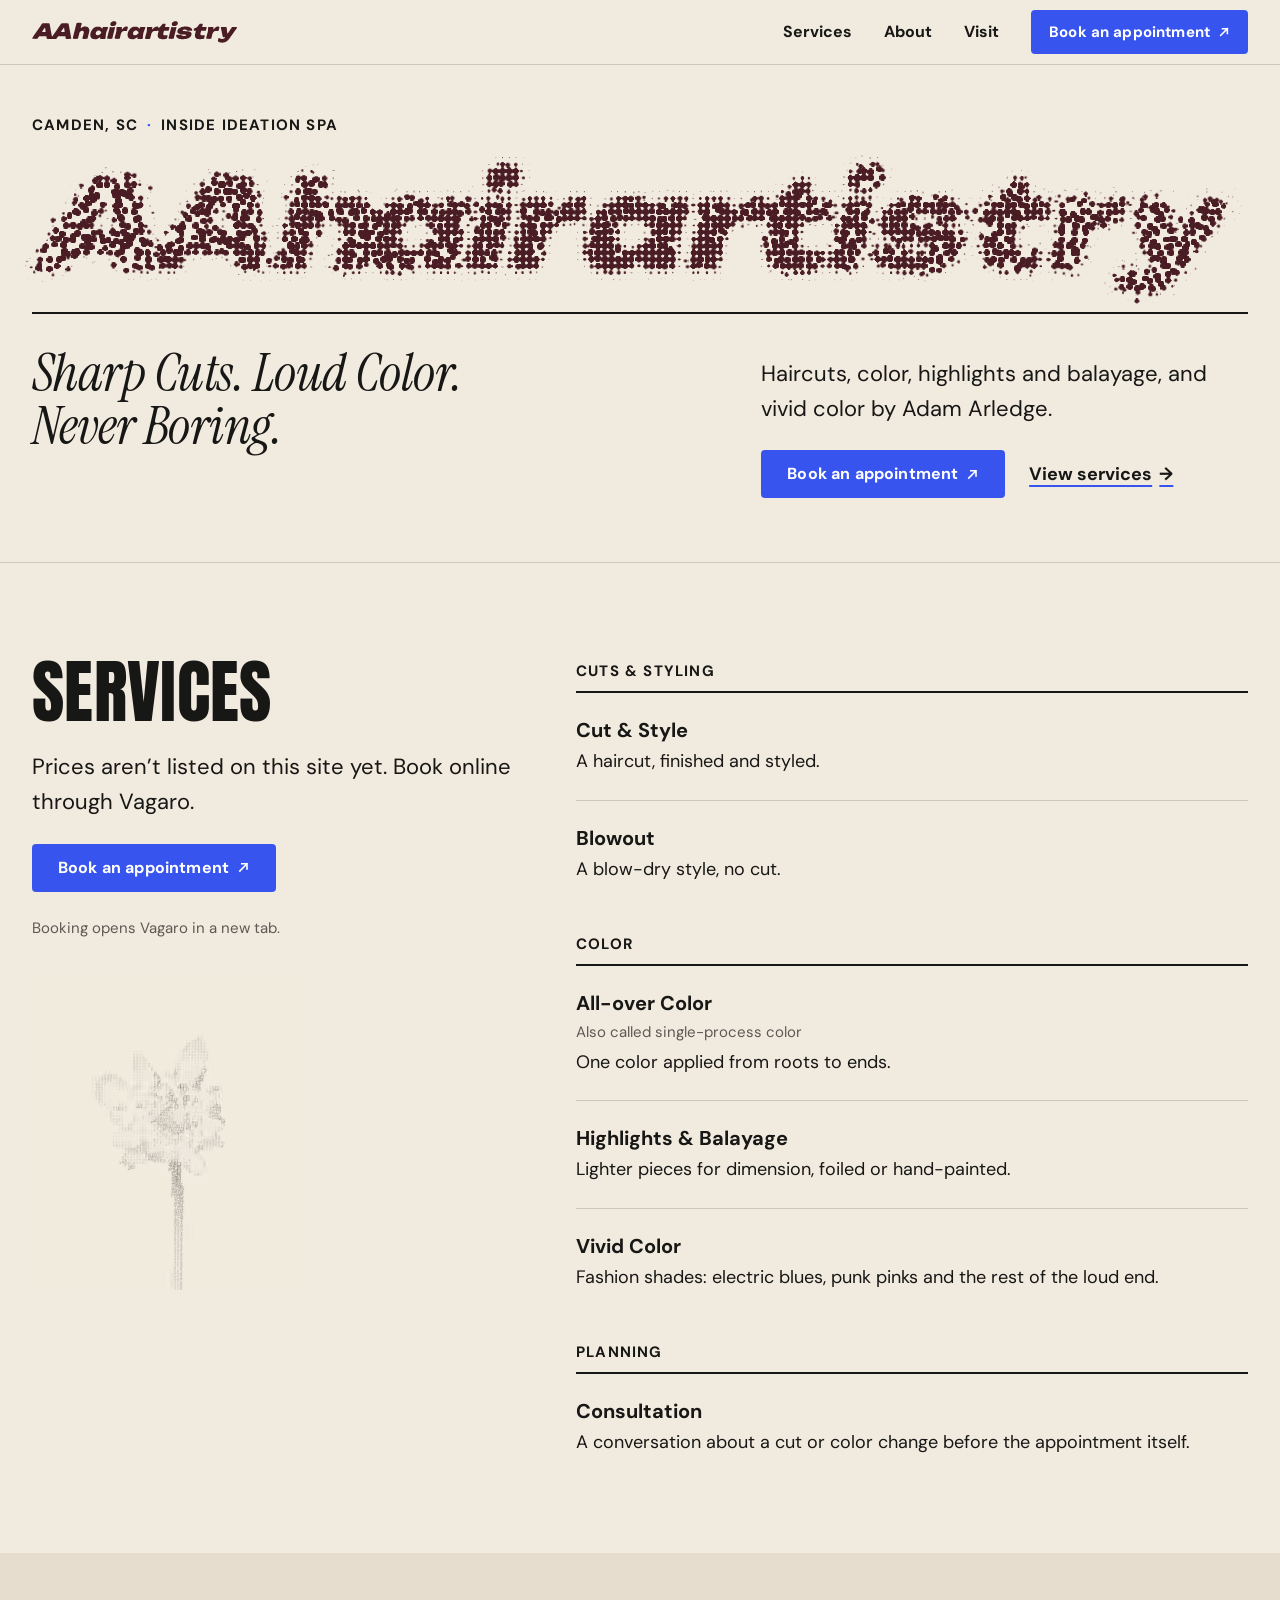
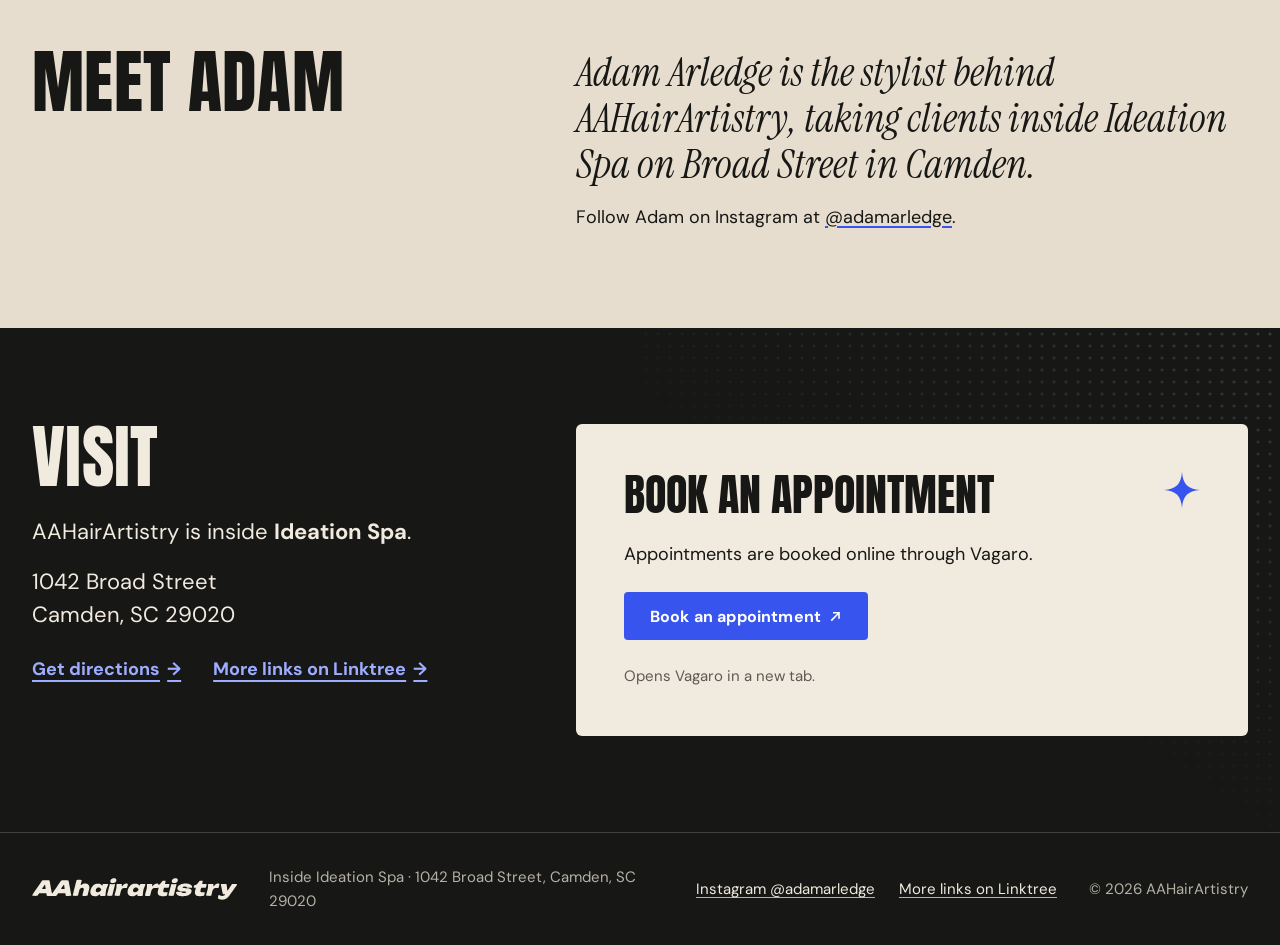
==== commit ad075f87: "Add a blooming digit-drawn dahlia to the Services section The owner's animated GIF (a dahlia drawn i" ====
--- a/index.html
+++ b/index.html
@@ -180,6 +180,15 @@
 
           </div>
           <p class="fine-print">Booking opens Vagaro in a new tab.</p>
+          <!-- Decoration: a dahlia drawn in digits blooms once when it scrolls
+               into view (js/bloom.js loads the video only then). Without
+               JavaScript, or with "reduce motion", it shows in full bloom. -->
+          <div class="bloom" aria-hidden="true">
+            <video class="bloom__video" muted playsinline preload="none" poster="images/bloom/dahlia-last.webp" data-start-poster="images/bloom/dahlia-first.webp" width="432" height="492">
+              <source data-src="images/bloom/dahlia.webm" type="video/webm">
+              <source data-src="images/bloom/dahlia.mp4" type="video/mp4">
+            </video>
+          </div>
         </div>
 
         <div class="services__list">
@@ -299,5 +308,6 @@
   <script src="js/main.js" defer></script>
   <script src="js/wordmark.js" defer></script>
   <script src="js/ink.js" defer></script>
+  <script src="js/bloom.js" defer></script>
 </body>
 </html>
--- a/css/styles.css
+++ b/css/styles.css
@@ -387,6 +387,15 @@
   line-height: 1;
   letter-spacing: -0.01em;
 }
+/* Phones: one line, sized to the width. The tagline is about 13em wide in
+   Instrument Serif Italic; dividing the column by 13.4 leaves room for the
+   italic overhang, and nowrap keeps it on one line while the font loads. */
+@media (max-width: 39.9375em) {
+  .hero__tagline {
+    font-size: clamp(1.125rem, (100vw - 2 * var(--gutter)) / 13.4, 2rem);
+    white-space: nowrap;
+  }
+}
 /* Each phrase is a span, so lines break only between phrases.
    Ink bleed (js/ink.js): once the hero wordmark has formed, the phrases soak
    in one after another, like ink on paper. Each starts as a swollen, feathered blot with fibrous edges
@@ -494,9 +503,24 @@
 .work-item__caption { font-size: var(--text-sm); color: var(--ink-muted); }
 
 /* ---------- Services ---------- */
+.services { position: relative; }
 .services__layout { display: grid; gap: var(--s5); }
 .services__intro { display: grid; gap: var(--s3); align-content: start; }
 .services__lede { font-size: var(--text-lg); max-width: 34ch; }
+/* The dahlia (decoration): grey digits on the page's cream, which is baked
+   into the video and stills so they sit seamlessly on the background
+   (a blend mode can't, inside the sticky column). Phones and tablets: small
+   and light, in the space beside the heading. */
+.bloom {
+  position: absolute;
+  top: var(--s4);
+  right: var(--gutter);
+  width: clamp(6.5rem, 26vw, 11rem);
+  opacity: 0.45;
+  pointer-events: none;
+}
+.bloom__video { display: block; width: 100%; height: auto; }
+.services__intro > :not(.bloom), .services__list { position: relative; z-index: 1; }
 
 .service-group + .service-group { margin-top: var(--s5); }
 .service-group__title {
@@ -533,6 +557,9 @@
 @media (min-width: 56.25em) {
   .services__layout { grid-template-columns: minmax(0, 5fr) minmax(0, 7fr); gap: var(--s6); }
   .services__intro { position: sticky; top: calc(var(--header-h) + var(--s4)); }
+  /* In the sticky column under the booking note, so it travels beside the
+     list and never sits behind text */
+  .bloom { position: static; width: min(100%, 17rem); margin-top: var(--s2); opacity: 0.7; }
   .service__book { grid-column: auto; justify-self: end; }
 }
 
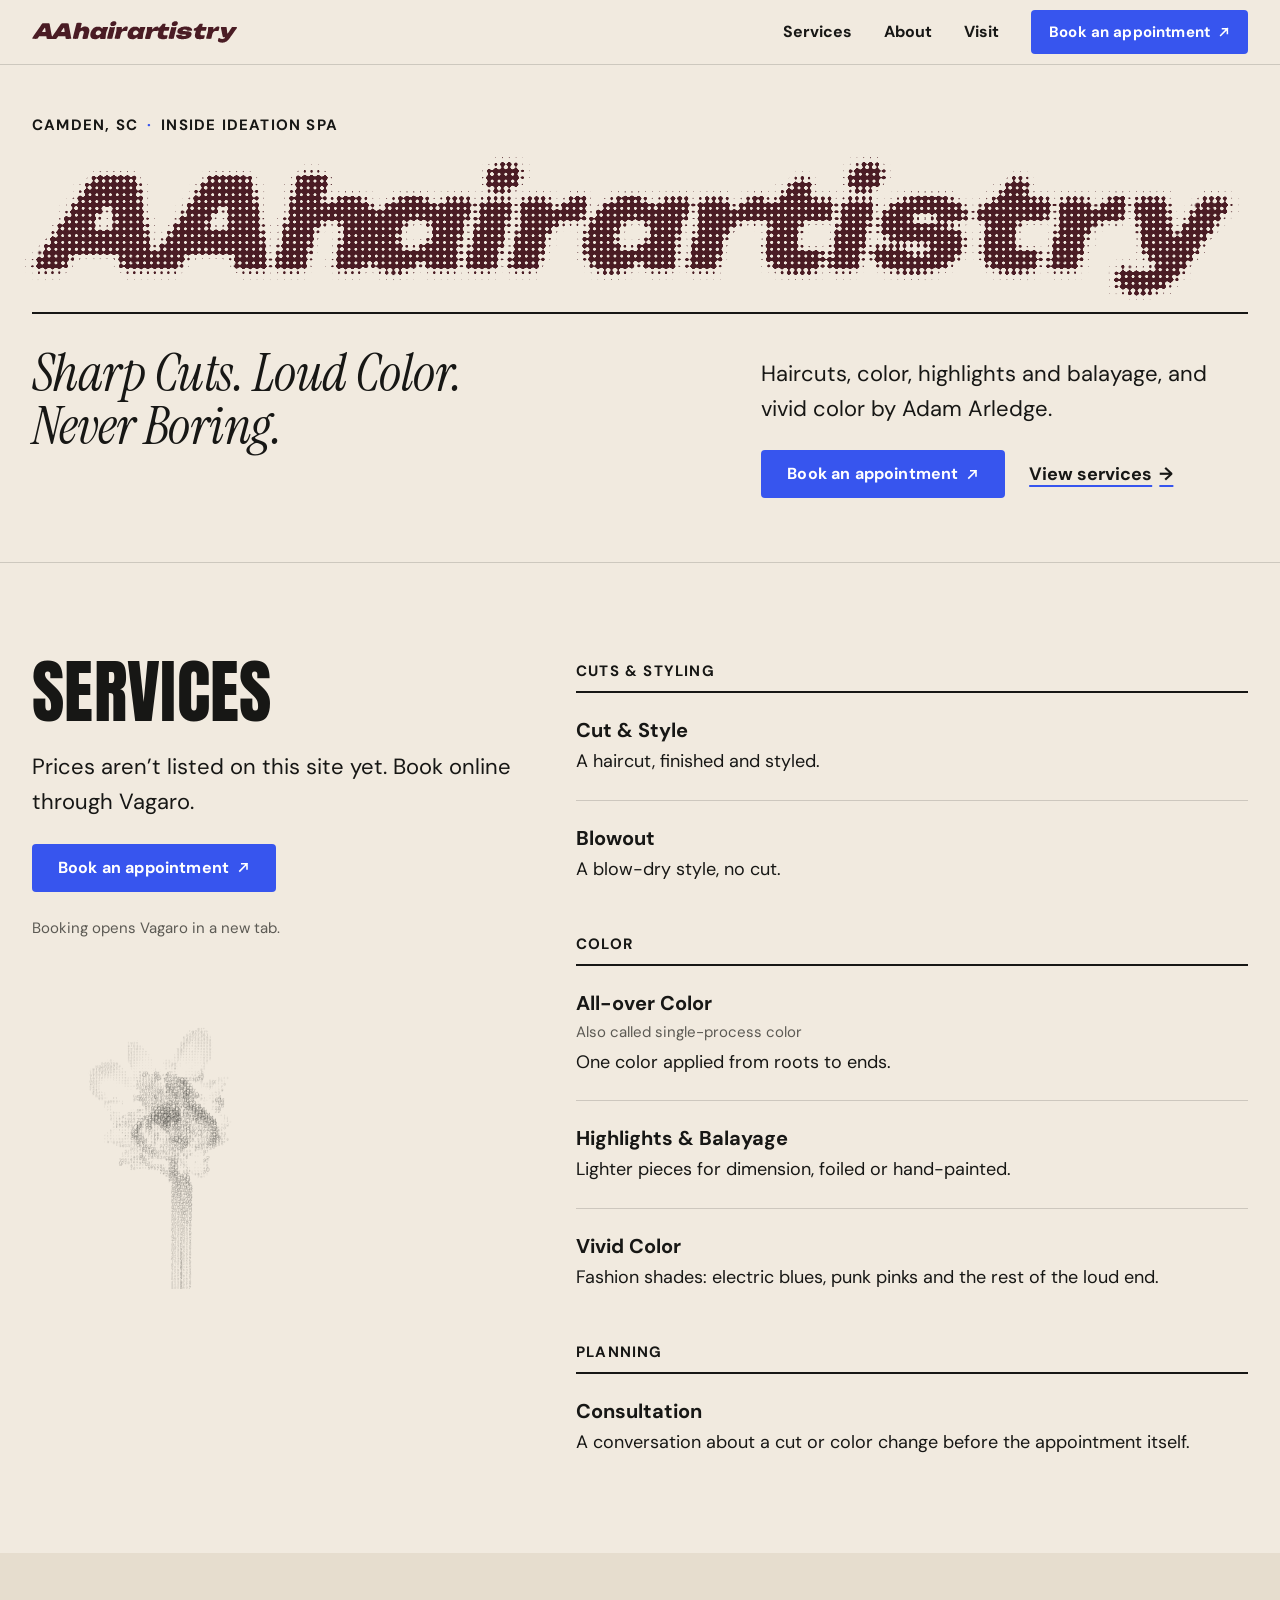
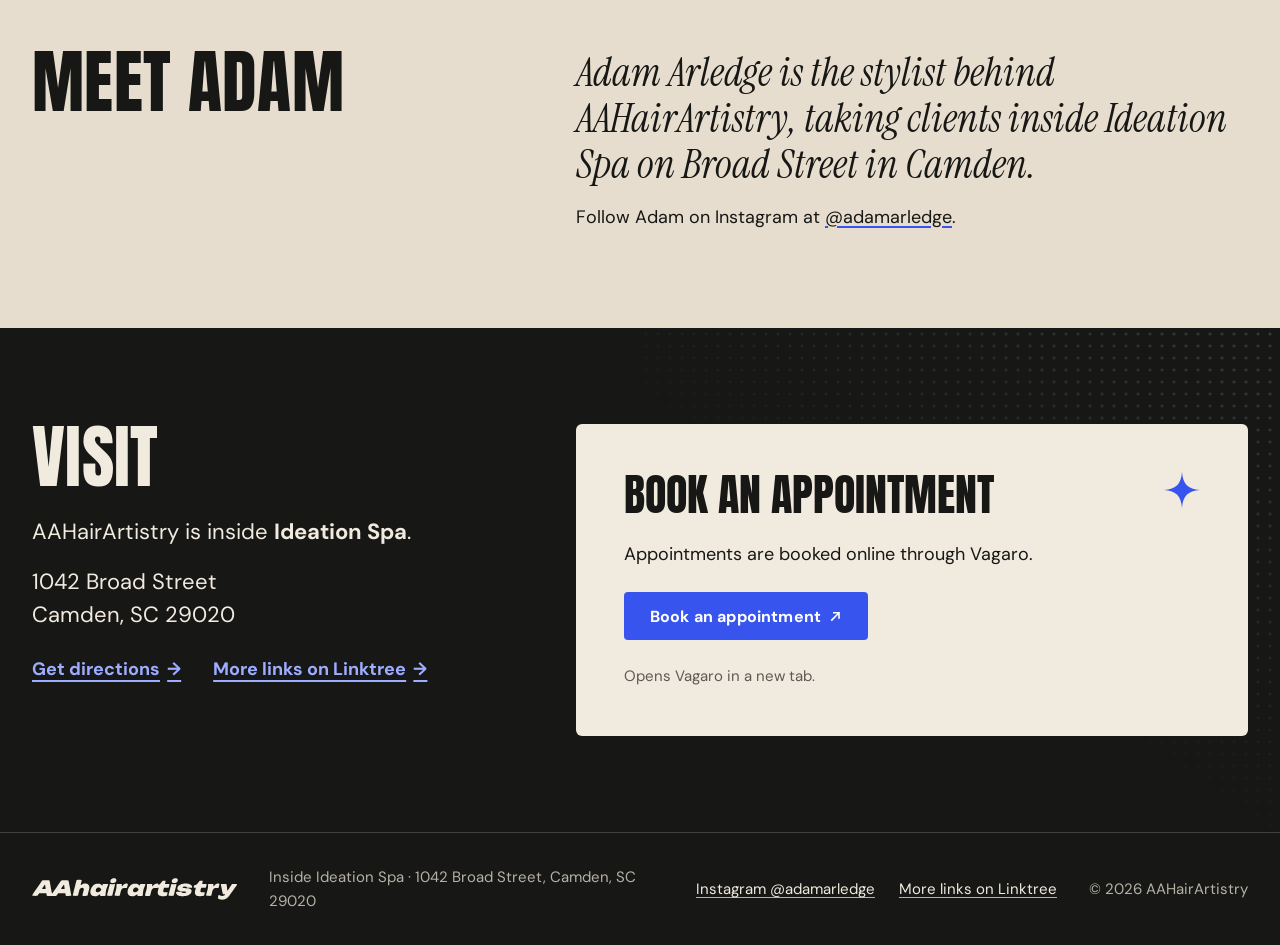
==== commit d249dffb: "Print the dahlia as see-through ink instead of a cream block The dahlia now has a transparent backgr" ====
--- a/index.html
+++ b/index.html
@@ -180,14 +180,12 @@
 
           </div>
           <p class="fine-print">Booking opens Vagaro in a new tab.</p>
-          <!-- Decoration: a dahlia drawn in digits blooms once when it scrolls
-               into view (js/bloom.js loads the video only then). Without
-               JavaScript, or with "reduce motion", it shows in full bloom. -->
-          <div class="bloom" aria-hidden="true">
-            <video class="bloom__video" muted playsinline preload="none" poster="images/bloom/dahlia-last.webp" data-start-poster="images/bloom/dahlia-first.webp" width="432" height="492">
-              <source data-src="images/bloom/dahlia.webm" type="video/webm">
-              <source data-src="images/bloom/dahlia.mp4" type="video/mp4">
-            </video>
+          <!-- Decoration: a dahlia drawn in digits, printed as see-through ink so
+               the page shows between them. It blooms once when it scrolls into
+               view (js/bloom.js loads the video only then); without JavaScript,
+               or with "reduce motion", it shows in full bloom. -->
+          <div class="bloom" aria-hidden="true" data-bud="images/bloom/dahlia-first.webp" data-webm="images/bloom/dahlia.webm" data-mp4="images/bloom/dahlia.mp4">
+            <img class="bloom__still" src="images/bloom/dahlia-last.webp" alt="" width="432" height="492" decoding="async">
           </div>
         </div>
 
--- a/css/styles.css
+++ b/css/styles.css
@@ -507,10 +507,10 @@
 .services__layout { display: grid; gap: var(--s5); }
 .services__intro { display: grid; gap: var(--s3); align-content: start; }
 .services__lede { font-size: var(--text-lg); max-width: 34ch; }
-/* The dahlia (decoration): grey digits on the page's cream, which is baked
-   into the video and stills so they sit seamlessly on the background
-   (a blend mode can't, inside the sticky column). Phones and tablets: small
-   and light, in the space beside the heading. */
+/* The dahlia (decoration): ink digits with transparency (the stills are
+   transparent images; js/bloom.js turns the video's frames into the same),
+   so the page itself shows through. Phones and tablets: small and light, in
+   the space beside the heading. */
 .bloom {
   position: absolute;
   top: var(--s4);
@@ -519,7 +519,9 @@
   opacity: 0.45;
   pointer-events: none;
 }
-.bloom__video { display: block; width: 100%; height: auto; }
+.bloom__still { display: block; width: 100%; height: auto; }
+.bloom__frames { position: absolute; inset: 0; width: 100%; height: 100%; }
+.bloom__source { position: absolute; left: 0; top: 0; width: 2px; height: 2px; opacity: 0.01; }
 .services__intro > :not(.bloom), .services__list { position: relative; z-index: 1; }
 
 .service-group + .service-group { margin-top: var(--s5); }
@@ -559,7 +561,7 @@
   .services__intro { position: sticky; top: calc(var(--header-h) + var(--s4)); }
   /* In the sticky column under the booking note, so it travels beside the
      list and never sits behind text */
-  .bloom { position: static; width: min(100%, 17rem); margin-top: var(--s2); opacity: 0.7; }
+  .bloom { position: relative; top: auto; right: auto; width: min(100%, 17rem); margin-top: var(--s2); opacity: 0.7; }
   .service__book { grid-column: auto; justify-self: end; }
 }
 
